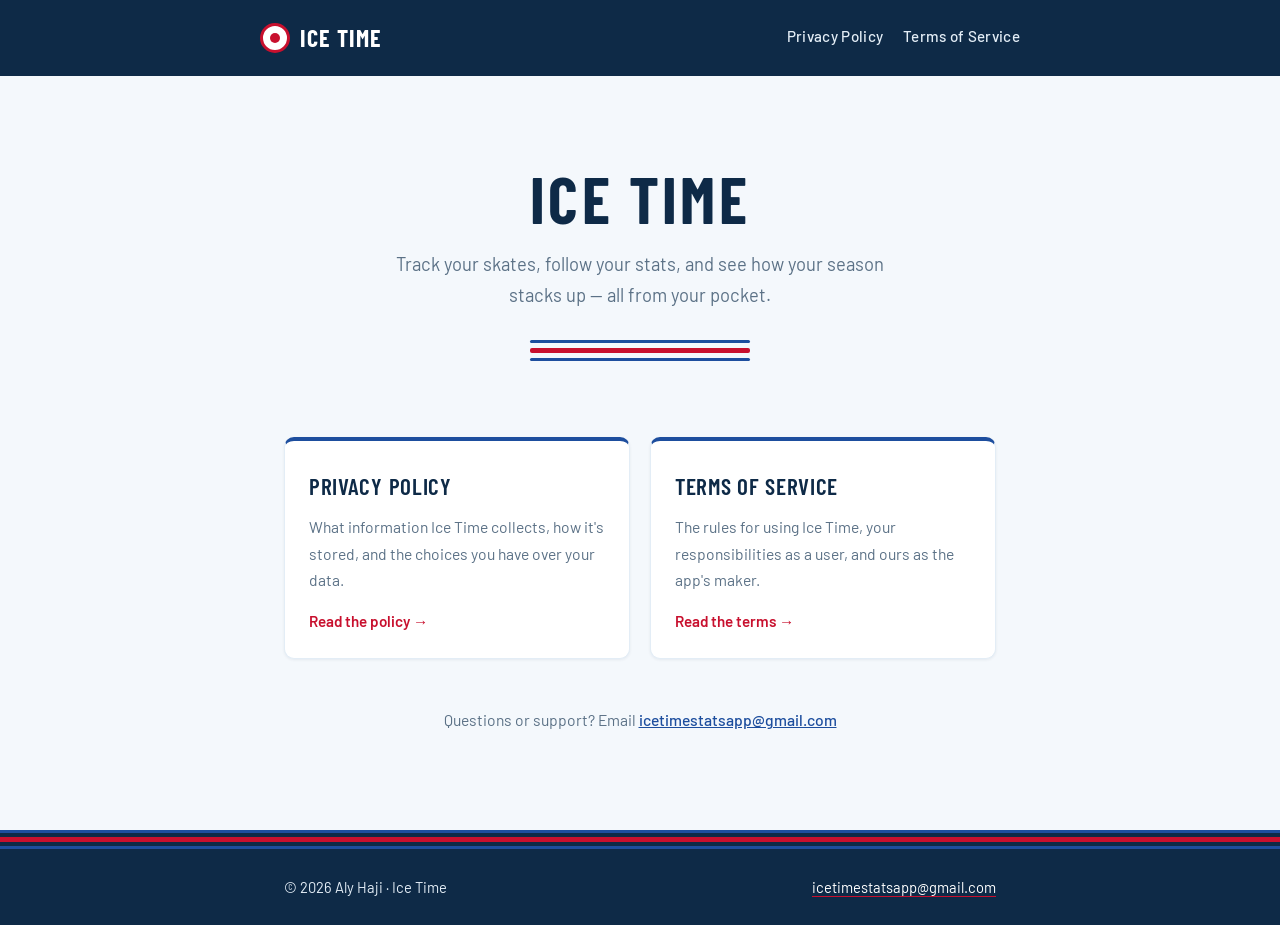
==== index.html @ f22d9f5a "Add files via upload" ====
<!DOCTYPE html>
<html lang="en">
<head>
  <meta charset="UTF-8">
  <meta name="viewport" content="width=device-width, initial-scale=1.0">
  <meta name="description" content="Legal documents for Ice Time, the personal hockey stats tracker for iOS.">
  <title>Ice Time — Support &amp; Legal</title>
  <link rel="preconnect" href="https://fonts.googleapis.com">
  <link rel="preconnect" href="https://fonts.gstatic.com" crossorigin>
  <link href="https://fonts.googleapis.com/css2?family=Barlow+Condensed:wght@600;700&family=Barlow:wght@400;500;600&display=swap" rel="stylesheet">
  <link rel="stylesheet" href="style.css">
</head>
<body>

  <header class="site-header">
    <div class="wrap">
      <a class="brand" href="index.html">
        <span class="brand-mark" aria-hidden="true"></span>
        <span class="brand-name">Ice Time</span>
      </a>
      <nav class="site-nav" aria-label="Site">
        <a href="privacy.html">Privacy Policy</a>
        <a href="terms.html">Terms of Service</a>
      </nav>
    </div>
  </header>

  <main>
    <section class="hero">
      <h1>Ice Time</h1>
      <p class="tagline">Track your skates, follow your stats, and see how your season stacks up — all from your pocket.</p>
      <div class="rink-lines" aria-hidden="true"><span></span><span></span><span></span></div>
    </section>

    <section class="doc-cards" aria-label="Legal documents">
      <a class="doc-card" href="privacy.html">
        <h2>Privacy Policy</h2>
        <p>What information Ice Time collects, how it's stored, and the choices you have over your data.</p>
        <span class="go">Read the policy →</span>
      </a>
      <a class="doc-card" href="terms.html">
        <h2>Terms of Service</h2>
        <p>The rules for using Ice Time, your responsibilities as a user, and ours as the app's maker.</p>
        <span class="go">Read the terms →</span>
      </a>
    </section>

    <p class="contact-note">
      Questions or support? Email <a href="mailto:icetimestatsapp@gmail.com">icetimestatsapp@gmail.com</a>
    </p>
  </main>

  <footer class="site-footer">
    <div class="rink-lines" aria-hidden="true"><span></span><span></span><span></span></div>
    <div class="wrap">
      <span>© 2026 Aly Haji · Ice Time</span>
      <span><a href="mailto:icetimestatsapp@gmail.com">icetimestatsapp@gmail.com</a></span>
    </div>
  </footer>

</body>
</html>
---- style.css ----
/* ============================================
   Ice Time — Legal site stylesheet
   Palette: ice sheet whites, jersey navy,
   rink-marking blue and red
   ============================================ */

:root {
  --ice: #f4f8fc;          /* page background — fresh ice */
  --ice-shadow: #e3edf6;   /* card / panel tint */
  --navy: #0e2a47;         /* jersey navy — headings, footer */
  --blue-line: #1d4e9e;    /* rink blue line */
  --red-line: #c8102e;     /* center-line red */
  --steel: #5b7186;        /* muted text */
  --text: #22374c;         /* body text */
  --white: #ffffff;
}

* {
  margin: 0;
  padding: 0;
  box-sizing: border-box;
}

html {
  scroll-behavior: smooth;
}

@media (prefers-reduced-motion: reduce) {
  html {
    scroll-behavior: auto;
  }
}

body {
  font-family: "Barlow", -apple-system, BlinkMacSystemFont, "Segoe UI", sans-serif;
  font-size: 1.0625rem;
  line-height: 1.7;
  color: var(--text);
  background-color: var(--ice);
}

/* ---------- Rink-line divider (signature) ---------- */
/* Two blue lines flanking the red center line,
   read left-to-right like a rink read end-to-end. */
.rink-lines {
  display: flex;
  flex-direction: column;
  gap: 5px;
  border: none;
  margin: 0;
}

.rink-lines span {
  display: block;
  height: 3px;
  border-radius: 2px;
}

.rink-lines span:nth-child(1),
.rink-lines span:nth-child(3) {
  background: var(--blue-line);
}

.rink-lines span:nth-child(2) {
  background: var(--red-line);
  height: 5px;
}

/* ---------- Header ---------- */
.site-header {
  background: var(--navy);
  color: var(--white);
  padding: 1.1rem 1.5rem;
}

.site-header .wrap {
  max-width: 760px;
  margin: 0 auto;
  display: flex;
  align-items: center;
  justify-content: space-between;
  gap: 1rem;
  flex-wrap: wrap;
}

.brand {
  display: flex;
  align-items: center;
  gap: 0.65rem;
  color: var(--white);
  text-decoration: none;
}

.brand:hover .brand-name {
  color: var(--ice-shadow);
}

/* Faceoff-dot logo mark */
.brand-mark {
  width: 30px;
  height: 30px;
  border-radius: 50%;
  border: 3px solid var(--red-line);
  background: var(--white);
  position: relative;
  flex-shrink: 0;
}

.brand-mark::after {
  content: "";
  position: absolute;
  inset: 7px;
  border-radius: 50%;
  background: var(--red-line);
}

.brand-name {
  font-family: "Barlow Condensed", "Barlow", sans-serif;
  font-weight: 700;
  font-size: 1.5rem;
  letter-spacing: 0.04em;
  text-transform: uppercase;
}

.site-nav {
  display: flex;
  gap: 1.25rem;
}

.site-nav a {
  color: var(--ice-shadow);
  text-decoration: none;
  font-size: 0.95rem;
  font-weight: 500;
  letter-spacing: 0.02em;
  padding: 0.2rem 0;
  border-bottom: 2px solid transparent;
}

.site-nav a:hover,
.site-nav a[aria-current="page"] {
  color: var(--white);
  border-bottom-color: var(--red-line);
}

.site-nav a:focus-visible,
.brand:focus-visible,
.doc-card:focus-visible,
a:focus-visible {
  outline: 3px solid var(--blue-line);
  outline-offset: 3px;
  border-radius: 2px;
}

/* ---------- Main layout ---------- */
main {
  max-width: 760px;
  margin: 0 auto;
  padding: 3rem 1.5rem 4rem;
}

/* ---------- Index / hero ---------- */
.hero {
  text-align: center;
  padding: 2.5rem 0 2rem;
}

.hero h1 {
  font-family: "Barlow Condensed", "Barlow", sans-serif;
  font-weight: 700;
  font-size: clamp(2.6rem, 7vw, 4rem);
  letter-spacing: 0.05em;
  text-transform: uppercase;
  color: var(--navy);
  line-height: 1.1;
}

.hero .tagline {
  margin-top: 0.9rem;
  font-size: 1.15rem;
  color: var(--steel);
  max-width: 34rem;
  margin-left: auto;
  margin-right: auto;
}

.hero .rink-lines {
  max-width: 220px;
  margin: 1.8rem auto 0;
}

.doc-cards {
  display: grid;
  grid-template-columns: repeat(auto-fit, minmax(260px, 1fr));
  gap: 1.25rem;
  margin-top: 2.75rem;
}

.doc-card {
  display: block;
  background: var(--white);
  border: 1px solid var(--ice-shadow);
  border-top: 4px solid var(--blue-line);
  border-radius: 10px;
  padding: 1.6rem 1.5rem 1.5rem;
  text-decoration: none;
  color: var(--text);
  box-shadow: 0 1px 3px rgba(14, 42, 71, 0.07);
  transition: transform 0.15s ease, box-shadow 0.15s ease;
}

.doc-card:hover {
  transform: translateY(-2px);
  box-shadow: 0 4px 12px rgba(14, 42, 71, 0.12);
}

@media (prefers-reduced-motion: reduce) {
  .doc-card {
    transition: none;
  }
  .doc-card:hover {
    transform: none;
  }
}

.doc-card h2 {
  font-family: "Barlow Condensed", "Barlow", sans-serif;
  font-weight: 600;
  font-size: 1.45rem;
  letter-spacing: 0.03em;
  text-transform: uppercase;
  color: var(--navy);
}

.doc-card p {
  margin-top: 0.5rem;
  font-size: 0.98rem;
  color: var(--steel);
}

.doc-card .go {
  display: inline-block;
  margin-top: 0.9rem;
  font-weight: 600;
  font-size: 0.95rem;
  color: var(--red-line);
}

.contact-note {
  margin-top: 3rem;
  text-align: center;
  font-size: 0.98rem;
  color: var(--steel);
}

.contact-note a {
  color: var(--blue-line);
  font-weight: 500;
}

/* ---------- Legal document pages ---------- */
.doc-header {
  padding-bottom: 1.6rem;
}

.doc-header h1 {
  font-family: "Barlow Condensed", "Barlow", sans-serif;
  font-weight: 700;
  font-size: clamp(2.1rem, 5.5vw, 3rem);
  letter-spacing: 0.04em;
  text-transform: uppercase;
  color: var(--navy);
  line-height: 1.15;
}

.doc-header .meta {
  margin-top: 0.5rem;
  color: var(--steel);
  font-size: 0.98rem;
}

.doc-header .rink-lines {
  max-width: 180px;
  margin-top: 1.4rem;
}

article section {
  margin-top: 2.4rem;
}

article h2 {
  font-family: "Barlow Condensed", "Barlow", sans-serif;
  font-weight: 600;
  font-size: 1.55rem;
  letter-spacing: 0.03em;
  text-transform: uppercase;
  color: var(--navy);
  padding-bottom: 0.35rem;
  border-bottom: 3px solid var(--blue-line);
  margin-bottom: 0.9rem;
}

article h3 {
  font-weight: 600;
  font-size: 1.08rem;
  color: var(--navy);
  margin-top: 1.4rem;
  margin-bottom: 0.4rem;
}

article p {
  margin-top: 0.8rem;
}

article ul {
  margin: 0.8rem 0 0.8rem 1.4rem;
}

article li {
  margin-top: 0.45rem;
}

article a {
  color: var(--blue-line);
}

article strong {
  color: var(--navy);
}

.callout {
  background: var(--white);
  border-left: 4px solid var(--red-line);
  border-radius: 6px;
  padding: 1rem 1.2rem;
  margin-top: 1rem;
  box-shadow: 0 1px 3px rgba(14, 42, 71, 0.06);
}

/* ---------- Footer ---------- */
.site-footer {
  background: var(--navy);
  color: var(--ice-shadow);
  margin-top: 2rem;
}

.site-footer .rink-lines {
  gap: 4px;
}

.site-footer .rink-lines span {
  border-radius: 0;
}

.site-footer .wrap {
  max-width: 760px;
  margin: 0 auto;
  padding: 1.6rem 1.5rem;
  display: flex;
  justify-content: space-between;
  gap: 1rem;
  flex-wrap: wrap;
  font-size: 0.92rem;
}

.site-footer a {
  color: var(--white);
  text-decoration: none;
  border-bottom: 1px solid var(--red-line);
}

.site-footer a:hover {
  border-bottom-width: 2px;
}

/* ---------- Small screens ---------- */
@media (max-width: 480px) {
  main {
    padding: 2.25rem 1.15rem 3rem;
  }

  .site-header .wrap {
    justify-content: center;
    text-align: center;
  }

  .site-footer .wrap {
    flex-direction: column;
    text-align: center;
    gap: 0.5rem;
  }
}
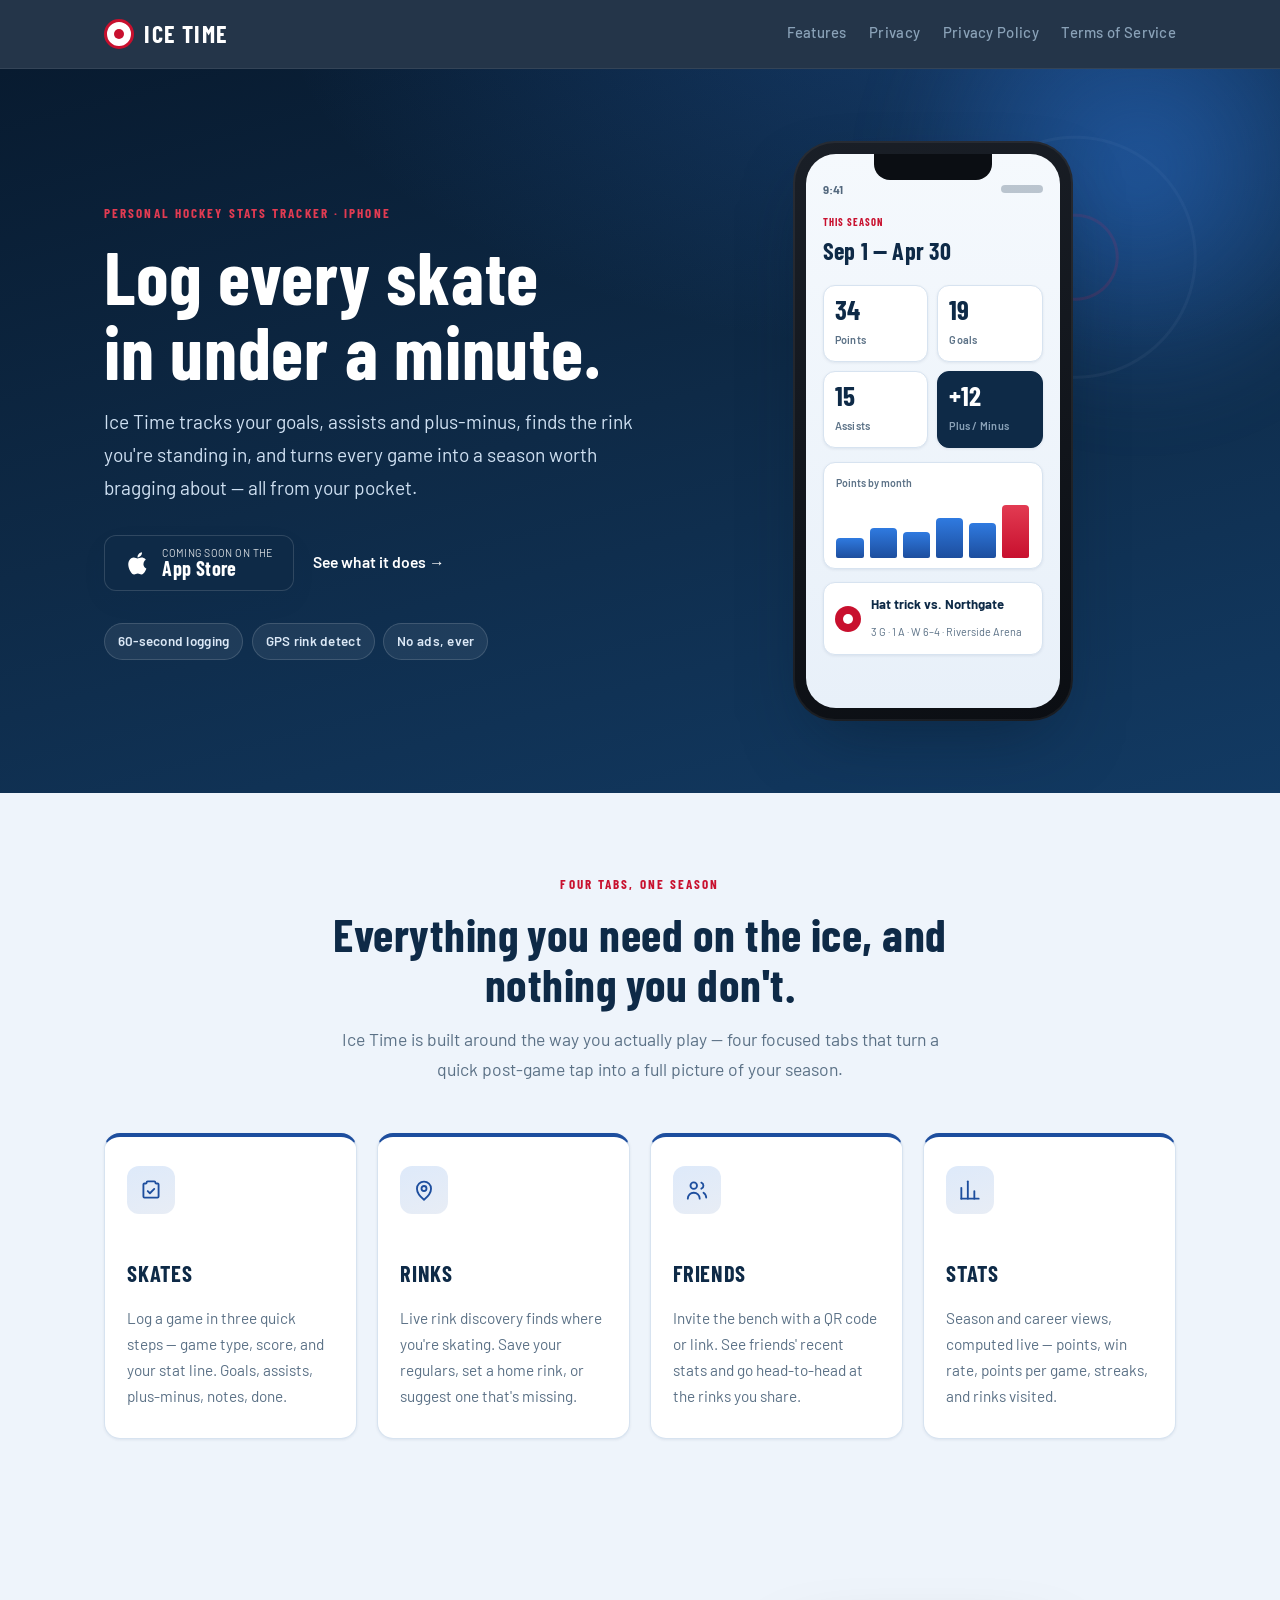
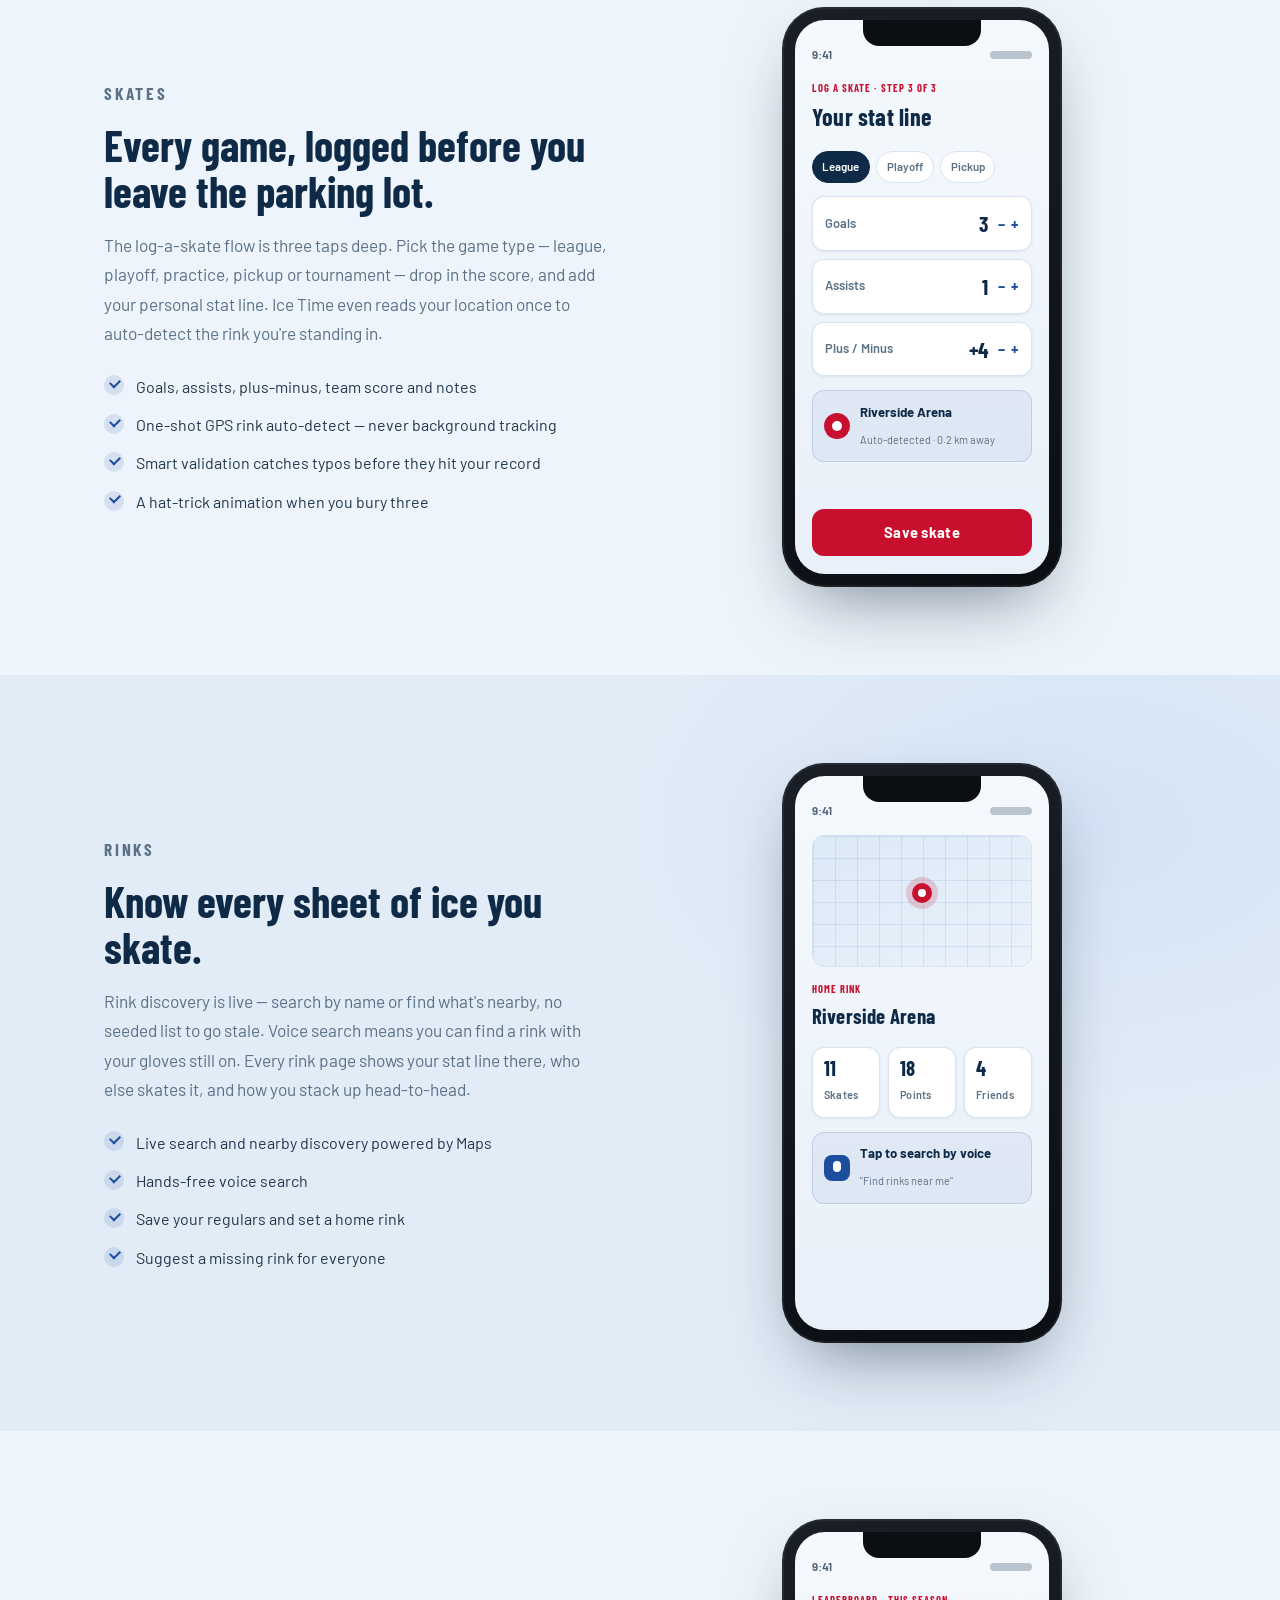
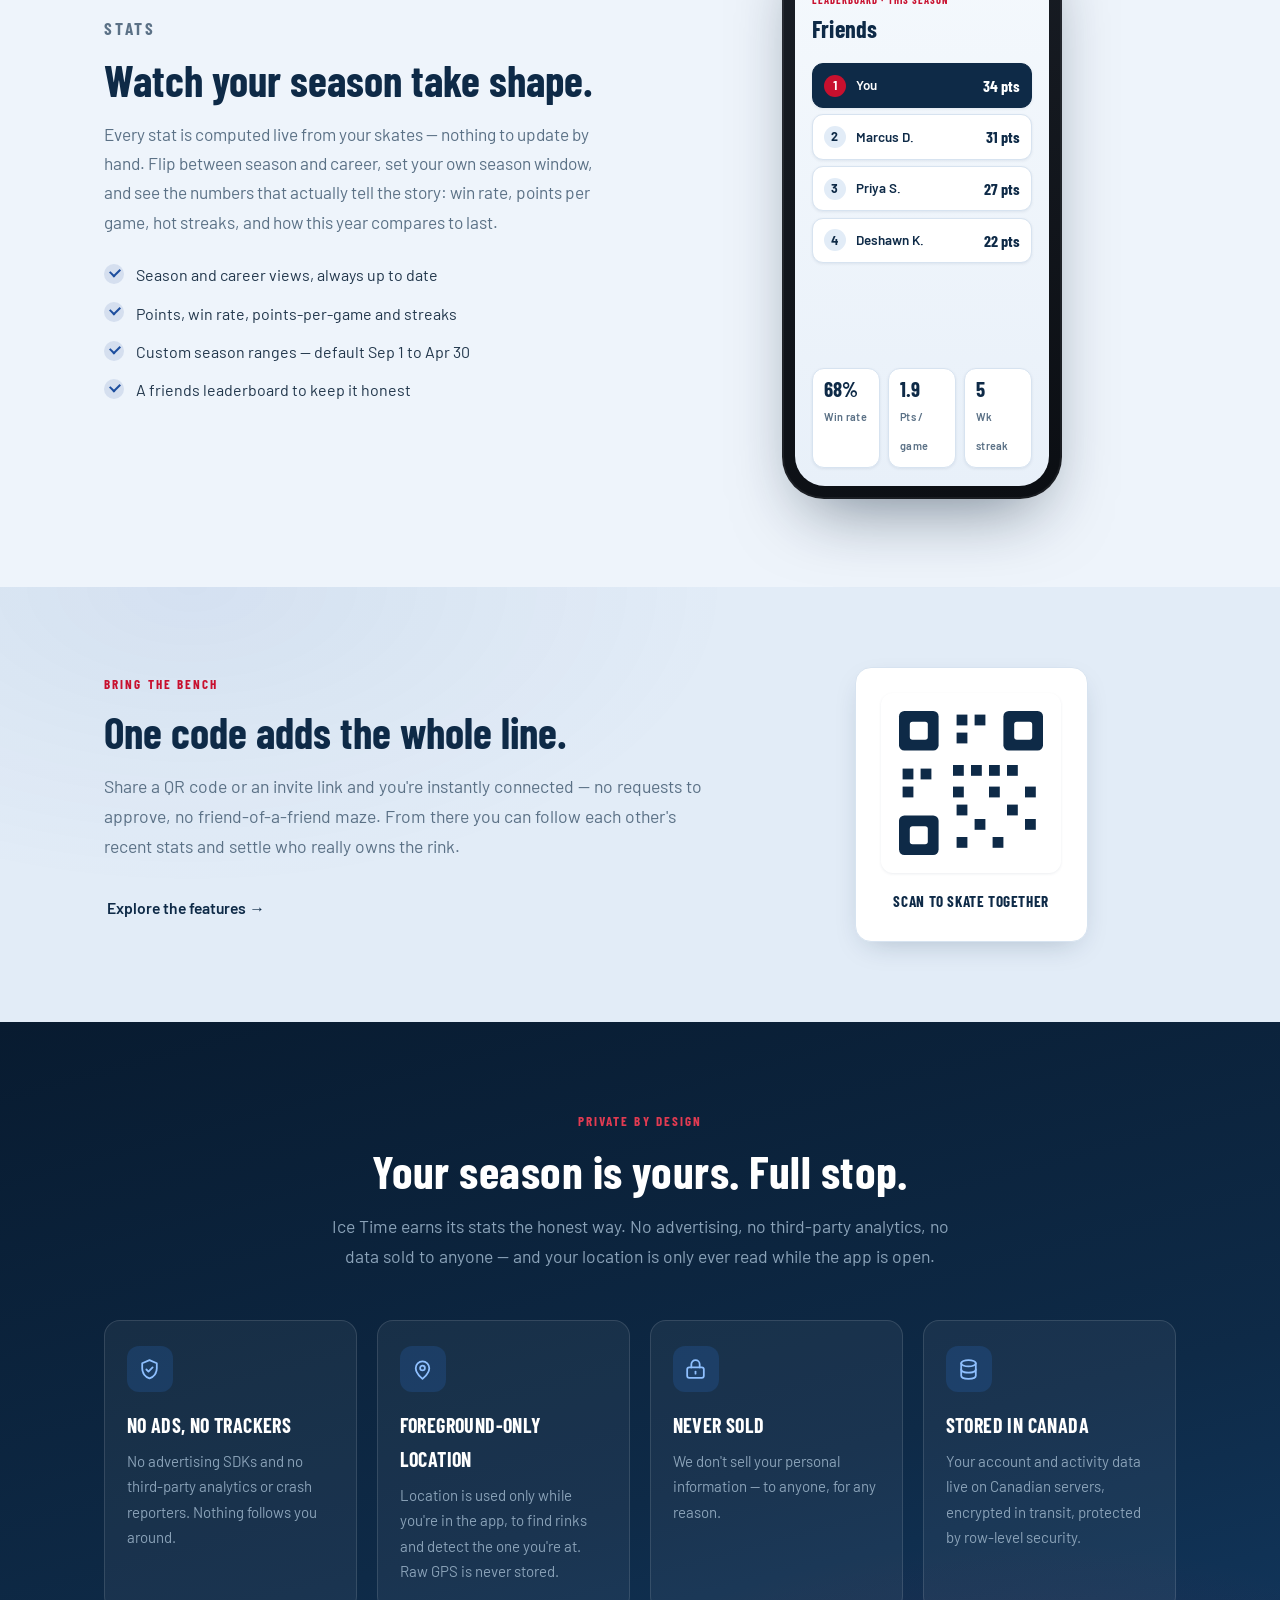
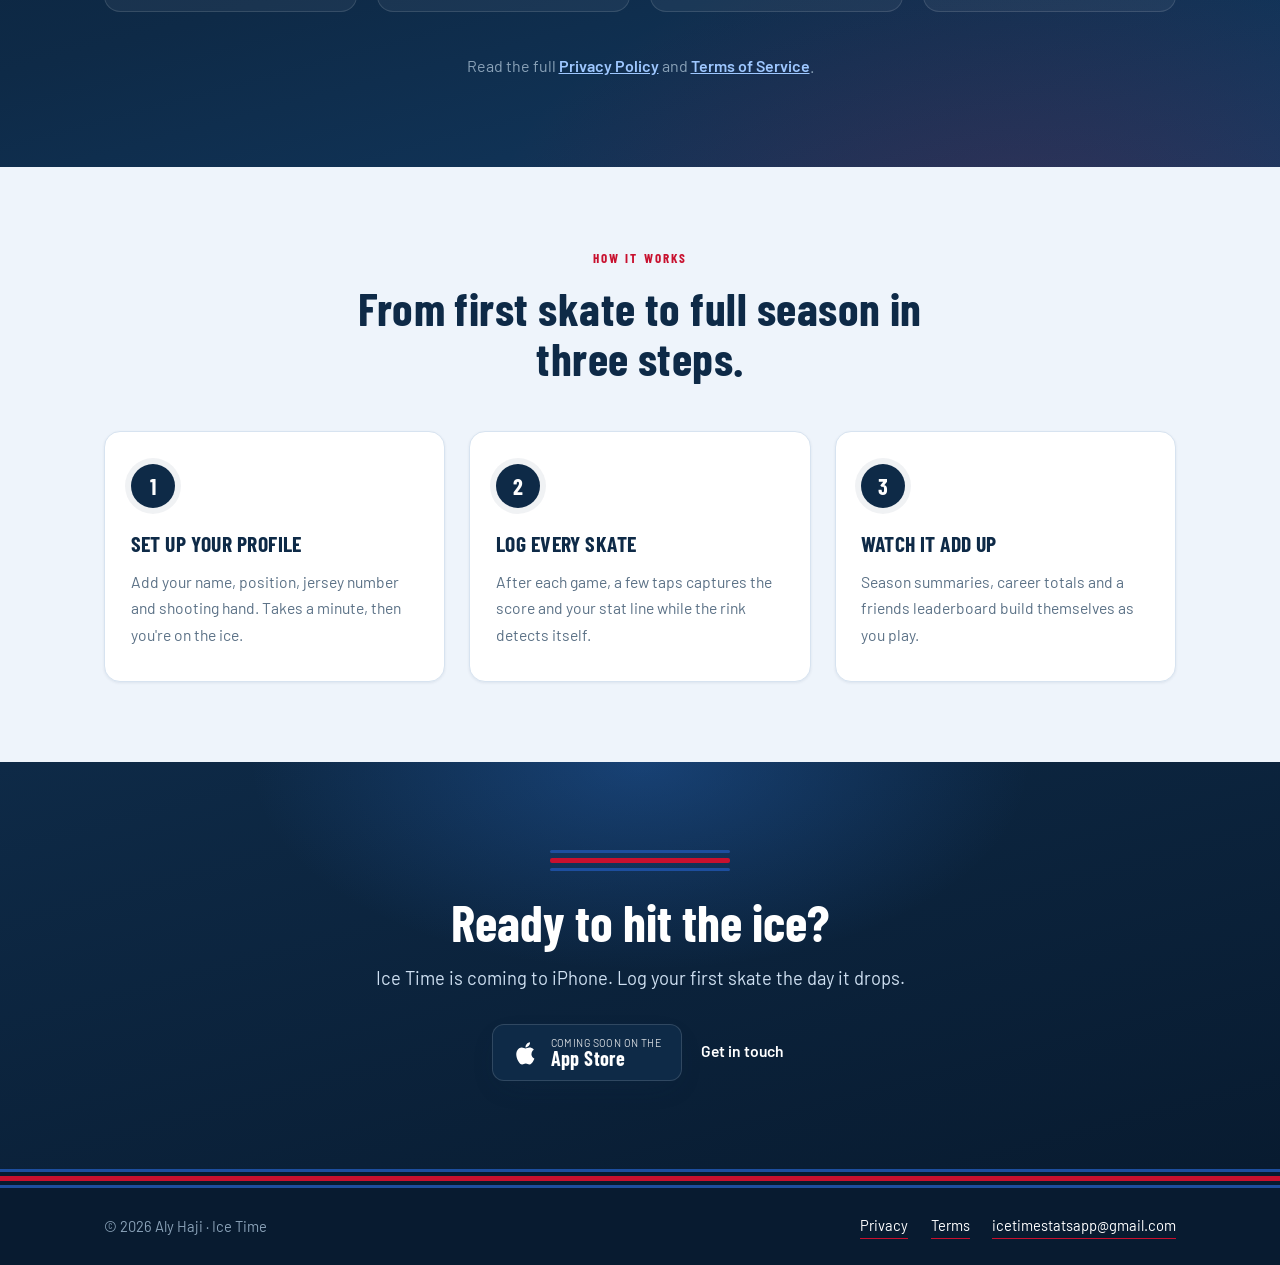
==== commit c1f5206c: "Build marketing landing page and refresh site design Transform the basic support/legal page into a f" ====
--- a/index.html
+++ b/index.html
@@ -3,8 +3,15 @@
 <head>
   <meta charset="UTF-8">
   <meta name="viewport" content="width=device-width, initial-scale=1.0">
-  <meta name="description" content="Legal documents for Ice Time, the personal hockey stats tracker for iOS.">
-  <title>Ice Time — Support &amp; Legal</title>
+  <meta name="description" content="Ice Time is a personal hockey stats tracker for iPhone. Log every skate in under 60 seconds, track goals, assists and plus-minus, find the rink you're at, skate with friends, and watch your season take shape.">
+  <meta name="theme-color" content="#0e2a47">
+  <title>Ice Time — Personal Hockey Stats Tracker for iPhone</title>
+
+  <!-- Open Graph / social -->
+  <meta property="og:type" content="website">
+  <meta property="og:title" content="Ice Time — Personal Hockey Stats Tracker">
+  <meta property="og:description" content="Log every skate in under 60 seconds. Track your goals, assists and plus-minus, find your rink, and watch your season take shape.">
+
   <link rel="preconnect" href="https://fonts.googleapis.com">
   <link rel="preconnect" href="https://fonts.gstatic.com" crossorigin>
   <link href="https://fonts.googleapis.com/css2?family=Barlow+Condensed:wght@600;700&family=Barlow:wght@400;500;600&display=swap" rel="stylesheet">
@@ -19,42 +26,398 @@
         <span class="brand-name">Ice Time</span>
       </a>
       <nav class="site-nav" aria-label="Site">
+        <a href="#features">Features</a>
+        <a href="#privacy">Privacy</a>
         <a href="privacy.html">Privacy Policy</a>
         <a href="terms.html">Terms of Service</a>
       </nav>
     </div>
   </header>
 
-  <main>
-    <section class="hero">
-      <h1>Ice Time</h1>
-      <p class="tagline">Track your skates, follow your stats, and see how your season stacks up — all from your pocket.</p>
-      <div class="rink-lines" aria-hidden="true"><span></span><span></span><span></span></div>
-    </section>
-
-    <section class="doc-cards" aria-label="Legal documents">
-      <a class="doc-card" href="privacy.html">
-        <h2>Privacy Policy</h2>
-        <p>What information Ice Time collects, how it's stored, and the choices you have over your data.</p>
-        <span class="go">Read the policy →</span>
-      </a>
-      <a class="doc-card" href="terms.html">
-        <h2>Terms of Service</h2>
-        <p>The rules for using Ice Time, your responsibilities as a user, and ours as the app's maker.</p>
-        <span class="go">Read the terms →</span>
-      </a>
-    </section>
-
-    <p class="contact-note">
-      Questions or support? Email <a href="mailto:icetimestatsapp@gmail.com">icetimestatsapp@gmail.com</a>
-    </p>
+  <main class="mkt">
+
+    <!-- ============ HERO ============ -->
+    <section class="mkt-hero">
+      <div class="mkt-hero__glow" aria-hidden="true"></div>
+      <div class="mkt-hero__inner container">
+        <div class="mkt-hero__copy">
+          <p class="eyebrow">Personal hockey stats tracker · iPhone</p>
+          <h1>Log every skate<br>in under a minute.</h1>
+          <p class="lede">Ice Time tracks your goals, assists and plus-minus, finds the rink you're standing in, and turns every game into a season worth bragging about — all from your pocket.</p>
+          <div class="cta-row">
+            <!-- TODO: replace href with your live App Store URL when the app launches -->
+            <a class="appstore-badge" href="#" aria-label="Coming soon to the App Store">
+              <svg class="appstore-badge__logo" viewBox="0 0 24 24" aria-hidden="true" focusable="false">
+                <path fill="currentColor" d="M17.05 12.94c-.03-2.6 2.12-3.85 2.22-3.91-1.21-1.77-3.1-2.02-3.77-2.05-1.6-.16-3.13.94-3.94.94-.81 0-2.07-.92-3.4-.9-1.75.03-3.36 1.02-4.26 2.58-1.82 3.15-.47 7.82 1.3 10.38.86 1.25 1.89 2.66 3.24 2.6 1.3-.05 1.79-.84 3.36-.84 1.57 0 2.01.84 3.39.81 1.4-.02 2.29-1.27 3.15-2.53.99-1.45 1.4-2.85 1.42-2.93-.03-.01-2.72-1.04-2.75-4.13zM14.6 5.4c.72-.87 1.2-2.08 1.07-3.29-1.03.04-2.28.69-3.02 1.55-.66.77-1.24 2-1.09 3.18 1.15.09 2.32-.58 3.04-1.44z"/>
+              </svg>
+              <span class="appstore-badge__text">
+                <small>Coming soon on the</small>
+                <strong>App Store</strong>
+              </span>
+            </a>
+            <a class="btn-ghost btn-ghost--dark" href="#features">See what it does →</a>
+          </div>
+          <ul class="hero-badges" aria-label="At a glance">
+            <li>60-second logging</li>
+            <li>GPS rink detect</li>
+            <li>No ads, ever</li>
+          </ul>
+        </div>
+
+        <div class="mkt-hero__art">
+          <!-- Season summary screen -->
+          <div class="phone phone--float">
+            <div class="phone__notch" aria-hidden="true"></div>
+            <div class="phone__screen">
+              <div class="scr scr--stats">
+                <div class="scr__status" aria-hidden="true"><span>9:41</span><span class="scr__dots"></span></div>
+                <div class="scr__head">
+                  <p class="scr__kicker">This Season</p>
+                  <h3>Sep 1 — Apr 30</h3>
+                </div>
+                <div class="statgrid">
+                  <div class="stat"><b>34</b><span>Points</span></div>
+                  <div class="stat"><b>19</b><span>Goals</span></div>
+                  <div class="stat"><b>15</b><span>Assists</span></div>
+                  <div class="stat stat--accent"><b>+12</b><span>Plus / Minus</span></div>
+                </div>
+                <div class="scr__chart" role="img" aria-label="Points trending up across the season">
+                  <p class="scr__chart-label">Points by month</p>
+                  <div class="bars">
+                    <span style="height:34%"></span>
+                    <span style="height:52%"></span>
+                    <span style="height:46%"></span>
+                    <span style="height:70%"></span>
+                    <span style="height:61%"></span>
+                    <span class="bars__peak" style="height:92%"></span>
+                  </div>
+                </div>
+                <div class="scr__row">
+                  <span class="scr__pin" aria-hidden="true"></span>
+                  <div>
+                    <b>Hat trick vs. Northgate</b>
+                    <small>3 G · 1 A · W 6–4 · Riverside Arena</small>
+                  </div>
+                </div>
+              </div>
+            </div>
+          </div>
+        </div>
+      </div>
+    </section>
+
+    <!-- ============ FOUR TABS ============ -->
+    <section class="band" id="features">
+      <div class="container">
+        <div class="section-head">
+          <p class="eyebrow eyebrow--dark">Four tabs, one season</p>
+          <h2>Everything you need on the ice, and nothing you don't.</h2>
+          <p class="section-sub">Ice Time is built around the way you actually play — four focused tabs that turn a quick post-game tap into a full picture of your season.</p>
+        </div>
+
+        <div class="pillars">
+          <article class="pillar">
+            <span class="pillar__icon" aria-hidden="true">
+              <svg viewBox="0 0 24 24" fill="none" stroke="currentColor" stroke-width="1.7" stroke-linecap="round" stroke-linejoin="round"><path d="M9 4h6a1 1 0 0 1 1 1v0a1 1 0 0 0 1 1h1a1 1 0 0 1 1 1v11a1 1 0 0 1-1 1H6a1 1 0 0 1-1-1V7a1 1 0 0 1 1-1h1a1 1 0 0 0 1-1v0a1 1 0 0 1 1-1Z"/><path d="m9 13 2 2 4-4"/></svg>
+            </span>
+            <h3>Skates</h3>
+            <p>Log a game in three quick steps — game type, score, and your stat line. Goals, assists, plus-minus, notes, done.</p>
+          </article>
+
+          <article class="pillar">
+            <span class="pillar__icon" aria-hidden="true">
+              <svg viewBox="0 0 24 24" fill="none" stroke="currentColor" stroke-width="1.7" stroke-linecap="round" stroke-linejoin="round"><path d="M12 21s-6.5-5.4-6.5-10.2A6.5 6.5 0 0 1 12 4.3a6.5 6.5 0 0 1 6.5 6.5C18.5 15.6 12 21 12 21Z"/><circle cx="12" cy="10.6" r="2.3"/></svg>
+            </span>
+            <h3>Rinks</h3>
+            <p>Live rink discovery finds where you're skating. Save your regulars, set a home rink, or suggest one that's missing.</p>
+          </article>
+
+          <article class="pillar">
+            <span class="pillar__icon" aria-hidden="true">
+              <svg viewBox="0 0 24 24" fill="none" stroke="currentColor" stroke-width="1.7" stroke-linecap="round" stroke-linejoin="round"><circle cx="9" cy="8" r="3"/><path d="M3.5 20a5.5 5.5 0 0 1 11 0"/><path d="M16 5.2a3 3 0 0 1 0 5.6"/><path d="M18 14.5a5.5 5.5 0 0 1 2.5 4.5"/></svg>
+            </span>
+            <h3>Friends</h3>
+            <p>Invite the bench with a QR code or link. See friends' recent stats and go head-to-head at the rinks you share.</p>
+          </article>
+
+          <article class="pillar">
+            <span class="pillar__icon" aria-hidden="true">
+              <svg viewBox="0 0 24 24" fill="none" stroke="currentColor" stroke-width="1.7" stroke-linecap="round" stroke-linejoin="round"><path d="M4 20V10"/><path d="M10 20V4"/><path d="M16 20v-7"/><path d="M4 20h16"/></svg>
+            </span>
+            <h3>Stats</h3>
+            <p>Season and career views, computed live — points, win rate, points per game, streaks, and rinks visited.</p>
+          </article>
+        </div>
+      </div>
+    </section>
+
+    <!-- ============ DEEP DIVE: SKATES ============ -->
+    <section class="feature">
+      <div class="container feature__grid">
+        <div class="feature__copy">
+          <p class="eyebrow eyebrow--dark">Skates</p>
+          <h2>Every game, logged before you leave the parking lot.</h2>
+          <p>The log-a-skate flow is three taps deep. Pick the game type — league, playoff, practice, pickup or tournament — drop in the score, and add your personal stat line. Ice Time even reads your location once to auto-detect the rink you're standing in.</p>
+          <ul class="ticks">
+            <li>Goals, assists, plus-minus, team score and notes</li>
+            <li>One-shot GPS rink auto-detect — never background tracking</li>
+            <li>Smart validation catches typos before they hit your record</li>
+            <li>A hat-trick animation when you bury three</li>
+          </ul>
+        </div>
+        <div class="feature__art">
+          <div class="phone">
+            <div class="phone__notch" aria-hidden="true"></div>
+            <div class="phone__screen">
+              <div class="scr scr--log">
+                <div class="scr__status" aria-hidden="true"><span>9:41</span><span class="scr__dots"></span></div>
+                <div class="scr__head">
+                  <p class="scr__kicker">Log a skate · Step 3 of 3</p>
+                  <h3>Your stat line</h3>
+                </div>
+                <div class="chiprow" aria-hidden="true">
+                  <span class="chip chip--on">League</span>
+                  <span class="chip">Playoff</span>
+                  <span class="chip">Pickup</span>
+                </div>
+                <div class="steppers">
+                  <div class="stepper"><span>Goals</span><b>3</b><i aria-hidden="true">–  +</i></div>
+                  <div class="stepper"><span>Assists</span><b>1</b><i aria-hidden="true">–  +</i></div>
+                  <div class="stepper"><span>Plus / Minus</span><b>+4</b><i aria-hidden="true">–  +</i></div>
+                </div>
+                <div class="scr__row scr__row--soft">
+                  <span class="scr__pin" aria-hidden="true"></span>
+                  <div><b>Riverside Arena</b><small>Auto-detected · 0.2 km away</small></div>
+                </div>
+                <div class="scr__cta" aria-hidden="true">Save skate</div>
+              </div>
+            </div>
+          </div>
+        </div>
+      </div>
+    </section>
+
+    <!-- ============ DEEP DIVE: RINKS ============ -->
+    <section class="feature feature--alt">
+      <div class="container feature__grid feature__grid--rev">
+        <div class="feature__copy">
+          <p class="eyebrow eyebrow--dark">Rinks</p>
+          <h2>Know every sheet of ice you skate.</h2>
+          <p>Rink discovery is live — search by name or find what's nearby, no seeded list to go stale. Voice search means you can find a rink with your gloves still on. Every rink page shows your stat line there, who else skates it, and how you stack up head-to-head.</p>
+          <ul class="ticks">
+            <li>Live search and nearby discovery powered by Maps</li>
+            <li>Hands-free voice search</li>
+            <li>Save your regulars and set a home rink</li>
+            <li>Suggest a missing rink for everyone</li>
+          </ul>
+        </div>
+        <div class="feature__art">
+          <div class="phone">
+            <div class="phone__notch" aria-hidden="true"></div>
+            <div class="phone__screen">
+              <div class="scr scr--rink">
+                <div class="scr__status" aria-hidden="true"><span>9:41</span><span class="scr__dots"></span></div>
+                <div class="scr__map" aria-hidden="true">
+                  <span class="scr__map-pin"></span>
+                </div>
+                <div class="scr__head scr__head--tight">
+                  <p class="scr__kicker">Home rink</p>
+                  <h3>Riverside Arena</h3>
+                </div>
+                <div class="minigrid" aria-hidden="true">
+                  <div class="stat stat--sm"><b>11</b><span>Skates</span></div>
+                  <div class="stat stat--sm"><b>18</b><span>Points</span></div>
+                  <div class="stat stat--sm"><b>4</b><span>Friends</span></div>
+                </div>
+                <div class="scr__row scr__row--soft">
+                  <span class="scr__mic" aria-hidden="true"></span>
+                  <div><b>Tap to search by voice</b><small>"Find rinks near me"</small></div>
+                </div>
+              </div>
+            </div>
+          </div>
+        </div>
+      </div>
+    </section>
+
+    <!-- ============ DEEP DIVE: STATS ============ -->
+    <section class="feature">
+      <div class="container feature__grid">
+        <div class="feature__copy">
+          <p class="eyebrow eyebrow--dark">Stats</p>
+          <h2>Watch your season take shape.</h2>
+          <p>Every stat is computed live from your skates — nothing to update by hand. Flip between season and career, set your own season window, and see the numbers that actually tell the story: win rate, points per game, hot streaks, and how this year compares to last.</p>
+          <ul class="ticks">
+            <li>Season and career views, always up to date</li>
+            <li>Points, win rate, points-per-game and streaks</li>
+            <li>Custom season ranges — default Sep 1 to Apr 30</li>
+            <li>A friends leaderboard to keep it honest</li>
+          </ul>
+        </div>
+        <div class="feature__art">
+          <div class="phone">
+            <div class="phone__notch" aria-hidden="true"></div>
+            <div class="phone__screen">
+              <div class="scr scr--board">
+                <div class="scr__status" aria-hidden="true"><span>9:41</span><span class="scr__dots"></span></div>
+                <div class="scr__head">
+                  <p class="scr__kicker">Leaderboard · This season</p>
+                  <h3>Friends</h3>
+                </div>
+                <ol class="board">
+                  <li><span class="board__rank">1</span><span class="board__name">You</span><b>34 pts</b></li>
+                  <li><span class="board__rank">2</span><span class="board__name">Marcus D.</span><b>31 pts</b></li>
+                  <li><span class="board__rank">3</span><span class="board__name">Priya S.</span><b>27 pts</b></li>
+                  <li><span class="board__rank">4</span><span class="board__name">Deshawn K.</span><b>22 pts</b></li>
+                </ol>
+                <div class="minigrid minigrid--three" aria-hidden="true">
+                  <div class="stat stat--sm"><b>68%</b><span>Win rate</span></div>
+                  <div class="stat stat--sm"><b>1.9</b><span>Pts / game</span></div>
+                  <div class="stat stat--sm"><b>5</b><span>Wk streak</span></div>
+                </div>
+              </div>
+            </div>
+          </div>
+        </div>
+      </div>
+    </section>
+
+    <!-- ============ FRIENDS BAND ============ -->
+    <section class="band band--tint">
+      <div class="container split">
+        <div class="split__copy">
+          <p class="eyebrow eyebrow--dark">Bring the bench</p>
+          <h2>One code adds the whole line.</h2>
+          <p class="section-sub">Share a QR code or an invite link and you're instantly connected — no requests to approve, no friend-of-a-friend maze. From there you can follow each other's recent stats and settle who really owns the rink.</p>
+          <a class="btn-ghost" href="#features">Explore the features →</a>
+        </div>
+        <div class="split__art">
+          <div class="qr-card">
+            <div class="qr" aria-hidden="true">
+              <svg viewBox="0 0 100 100" role="img" aria-label="Sample QR invite code">
+                <rect width="100" height="100" rx="10" fill="#fff"/>
+                <g fill="#0e2a47">
+                  <rect x="10" y="10" width="22" height="22" rx="3"/><rect x="16" y="16" width="10" height="10" rx="1.5" fill="#fff"/>
+                  <rect x="68" y="10" width="22" height="22" rx="3"/><rect x="74" y="16" width="10" height="10" rx="1.5" fill="#fff"/>
+                  <rect x="10" y="68" width="22" height="22" rx="3"/><rect x="16" y="74" width="10" height="10" rx="1.5" fill="#fff"/>
+                  <rect x="42" y="12" width="6" height="6"/><rect x="52" y="12" width="6" height="6"/><rect x="42" y="22" width="6" height="6"/>
+                  <rect x="40" y="40" width="6" height="6"/><rect x="50" y="40" width="6" height="6"/><rect x="60" y="40" width="6" height="6"/><rect x="70" y="40" width="6" height="6"/>
+                  <rect x="12" y="42" width="6" height="6"/><rect x="22" y="42" width="6" height="6"/><rect x="12" y="52" width="6" height="6"/>
+                  <rect x="40" y="52" width="6" height="6"/><rect x="60" y="52" width="6" height="6"/><rect x="80" y="52" width="6" height="6"/>
+                  <rect x="42" y="62" width="6" height="6"/><rect x="52" y="70" width="6" height="6"/><rect x="70" y="62" width="6" height="6"/><rect x="80" y="70" width="6" height="6"/>
+                  <rect x="62" y="80" width="6" height="6"/><rect x="42" y="80" width="6" height="6"/>
+                </g>
+              </svg>
+            </div>
+            <p class="qr-card__label">Scan to skate together</p>
+          </div>
+        </div>
+      </div>
+    </section>
+
+    <!-- ============ PRIVACY ============ -->
+    <section class="privacy" id="privacy">
+      <div class="container">
+        <div class="section-head section-head--light">
+          <p class="eyebrow">Private by design</p>
+          <h2>Your season is yours. Full stop.</h2>
+          <p class="section-sub section-sub--light">Ice Time earns its stats the honest way. No advertising, no third-party analytics, no data sold to anyone — and your location is only ever read while the app is open.</p>
+        </div>
+        <div class="privacy-grid">
+          <div class="pcard">
+            <span class="pcard__icon" aria-hidden="true">
+              <svg viewBox="0 0 24 24" fill="none" stroke="currentColor" stroke-width="1.7" stroke-linecap="round" stroke-linejoin="round"><path d="M12 3 5 6v5c0 4.4 3 8.3 7 9.6 4-1.3 7-5.2 7-9.6V6l-7-3Z"/><path d="m9 12 2 2 4-4"/></svg>
+            </span>
+            <h3>No ads, no trackers</h3>
+            <p>No advertising SDKs and no third-party analytics or crash reporters. Nothing follows you around.</p>
+          </div>
+          <div class="pcard">
+            <span class="pcard__icon" aria-hidden="true">
+              <svg viewBox="0 0 24 24" fill="none" stroke="currentColor" stroke-width="1.7" stroke-linecap="round" stroke-linejoin="round"><path d="M12 21s-6.5-5.4-6.5-10.2A6.5 6.5 0 0 1 12 4.3a6.5 6.5 0 0 1 6.5 6.5C18.5 15.6 12 21 12 21Z"/><circle cx="12" cy="10.6" r="2.3"/></svg>
+            </span>
+            <h3>Foreground-only location</h3>
+            <p>Location is used only while you're in the app, to find rinks and detect the one you're at. Raw GPS is never stored.</p>
+          </div>
+          <div class="pcard">
+            <span class="pcard__icon" aria-hidden="true">
+              <svg viewBox="0 0 24 24" fill="none" stroke="currentColor" stroke-width="1.7" stroke-linecap="round" stroke-linejoin="round"><rect x="4" y="10" width="16" height="10" rx="2"/><path d="M8 10V7a4 4 0 0 1 8 0v3"/><path d="M12 14v2"/></svg>
+            </span>
+            <h3>Never sold</h3>
+            <p>We don't sell your personal information — to anyone, for any reason.</p>
+          </div>
+          <div class="pcard">
+            <span class="pcard__icon" aria-hidden="true">
+              <svg viewBox="0 0 24 24" fill="none" stroke="currentColor" stroke-width="1.7" stroke-linecap="round" stroke-linejoin="round"><ellipse cx="12" cy="6" rx="7" ry="3"/><path d="M5 6v6c0 1.7 3.1 3 7 3s7-1.3 7-3V6"/><path d="M5 12v6c0 1.7 3.1 3 7 3s7-1.3 7-3v-6"/></svg>
+            </span>
+            <h3>Stored in Canada</h3>
+            <p>Your account and activity data live on Canadian servers, encrypted in transit, protected by row-level security.</p>
+          </div>
+        </div>
+        <p class="privacy__link">Read the full <a href="privacy.html">Privacy Policy</a> and <a href="terms.html">Terms of Service</a>.</p>
+      </div>
+    </section>
+
+    <!-- ============ HOW IT WORKS ============ -->
+    <section class="band">
+      <div class="container">
+        <div class="section-head">
+          <p class="eyebrow eyebrow--dark">How it works</p>
+          <h2>From first skate to full season in three steps.</h2>
+        </div>
+        <ol class="steps">
+          <li class="step">
+            <span class="step__num">1</span>
+            <h3>Set up your profile</h3>
+            <p>Add your name, position, jersey number and shooting hand. Takes a minute, then you're on the ice.</p>
+          </li>
+          <li class="step">
+            <span class="step__num">2</span>
+            <h3>Log every skate</h3>
+            <p>After each game, a few taps captures the score and your stat line while the rink detects itself.</p>
+          </li>
+          <li class="step">
+            <span class="step__num">3</span>
+            <h3>Watch it add up</h3>
+            <p>Season summaries, career totals and a friends leaderboard build themselves as you play.</p>
+          </li>
+        </ol>
+      </div>
+    </section>
+
+    <!-- ============ FINAL CTA ============ -->
+    <section class="cta-band">
+      <div class="cta-band__glow" aria-hidden="true"></div>
+      <div class="container cta-band__inner">
+        <div class="rink-lines rink-lines--center" aria-hidden="true"><span></span><span></span><span></span></div>
+        <h2>Ready to hit the ice?</h2>
+        <p>Ice Time is coming to iPhone. Log your first skate the day it drops.</p>
+        <div class="cta-row cta-row--center">
+          <!-- TODO: replace href with your live App Store URL when the app launches -->
+          <a class="appstore-badge" href="#" aria-label="Coming soon to the App Store">
+            <svg class="appstore-badge__logo" viewBox="0 0 24 24" aria-hidden="true" focusable="false">
+              <path fill="currentColor" d="M17.05 12.94c-.03-2.6 2.12-3.85 2.22-3.91-1.21-1.77-3.1-2.02-3.77-2.05-1.6-.16-3.13.94-3.94.94-.81 0-2.07-.92-3.4-.9-1.75.03-3.36 1.02-4.26 2.58-1.82 3.15-.47 7.82 1.3 10.38.86 1.25 1.89 2.66 3.24 2.6 1.3-.05 1.79-.84 3.36-.84 1.57 0 2.01.84 3.39.81 1.4-.02 2.29-1.27 3.15-2.53.99-1.45 1.4-2.85 1.42-2.93-.03-.01-2.72-1.04-2.75-4.13zM14.6 5.4c.72-.87 1.2-2.08 1.07-3.29-1.03.04-2.28.69-3.02 1.55-.66.77-1.24 2-1.09 3.18 1.15.09 2.32-.58 3.04-1.44z"/>
+            </svg>
+            <span class="appstore-badge__text">
+              <small>Coming soon on the</small>
+              <strong>App Store</strong>
+            </span>
+          </a>
+          <a class="btn-ghost btn-ghost--dark" href="mailto:icetimestatsapp@gmail.com">Get in touch</a>
+        </div>
+      </div>
+    </section>
+
   </main>
 
   <footer class="site-footer">
     <div class="rink-lines" aria-hidden="true"><span></span><span></span><span></span></div>
     <div class="wrap">
       <span>© 2026 Aly Haji · Ice Time</span>
-      <span><a href="mailto:icetimestatsapp@gmail.com">icetimestatsapp@gmail.com</a></span>
+      <nav class="foot-nav" aria-label="Legal">
+        <a href="privacy.html">Privacy</a>
+        <a href="terms.html">Terms</a>
+        <a href="mailto:icetimestatsapp@gmail.com">icetimestatsapp@gmail.com</a>
+      </nav>
     </div>
   </footer>
 
--- a/style.css
+++ b/style.css
@@ -1,111 +1,126 @@
-/* ============================================
-   Ice Time — Legal site stylesheet
-   Palette: ice sheet whites, jersey navy,
-   rink-marking blue and red
-   ============================================ */
+/* ============================================================
+   Ice Time — marketing + legal site stylesheet
+   Palette: fresh-ice whites, jersey navy, rink blue & red.
+   One system across the landing page and the legal pages.
+   ============================================================ */
 
 :root {
-  --ice: #f4f8fc;          /* page background — fresh ice */
-  --ice-shadow: #e3edf6;   /* card / panel tint */
-  --navy: #0e2a47;         /* jersey navy — headings, footer */
-  --blue-line: #1d4e9e;    /* rink blue line */
-  --red-line: #c8102e;     /* center-line red */
-  --steel: #5b7186;        /* muted text */
-  --text: #22374c;         /* body text */
-  --white: #ffffff;
-}
-
-* {
-  margin: 0;
-  padding: 0;
-  box-sizing: border-box;
-}
-
-html {
-  scroll-behavior: smooth;
-}
-
-@media (prefers-reduced-motion: reduce) {
-  html {
-    scroll-behavior: auto;
-  }
-}
+  --ice:         #eef4fb;   /* page background — fresh ice          */
+  --ice-2:       #e2ecf7;   /* deeper ice tint                      */
+  --panel:       #ffffff;   /* cards / panels                       */
+  --navy:        #0e2a47;   /* jersey navy — headings               */
+  --navy-deep:   #081b30;   /* deepest navy — hero base             */
+  --navy-2:      #123a63;   /* navy gradient stop                   */
+  --blue-line:   #1d4e9e;   /* rink blue line                       */
+  --blue-bright: #2f7ae0;   /* brighter accent / glow               */
+  --red-line:    #c8102e;   /* centre-line red                      */
+  --red-soft:    #e23b52;   /* lighter red for dark backgrounds     */
+  --steel:       #5b7186;   /* muted text                           */
+  --steel-2:     #8aa2b8;   /* muted text on dark                   */
+  --text:        #22374c;   /* body text                            */
+  --line:        #d7e3f0;   /* hairline borders                     */
+  --white:       #ffffff;
+
+  --radius:      16px;
+  --radius-sm:   10px;
+  --shadow-sm:   0 1px 3px rgba(14,42,71,.08);
+  --shadow-md:   0 10px 30px -12px rgba(14,42,71,.28);
+  --shadow-lg:   0 30px 70px -25px rgba(8,27,48,.55);
+  --maxw:        1120px;
+  --readw:       760px;
+
+  --cond: "Barlow Condensed", "Barlow", system-ui, sans-serif;
+  --sans: "Barlow", -apple-system, BlinkMacSystemFont, "Segoe UI", sans-serif;
+}
+
+* { margin: 0; padding: 0; box-sizing: border-box; }
+
+html { scroll-behavior: smooth; -webkit-text-size-adjust: 100%; }
 
 body {
-  font-family: "Barlow", -apple-system, BlinkMacSystemFont, "Segoe UI", sans-serif;
+  font-family: var(--sans);
   font-size: 1.0625rem;
   line-height: 1.7;
   color: var(--text);
-  background-color: var(--ice);
-}
-
-/* ---------- Rink-line divider (signature) ---------- */
-/* Two blue lines flanking the red center line,
-   read left-to-right like a rink read end-to-end. */
+  background: var(--ice);
+  -webkit-font-smoothing: antialiased;
+  overflow-x: hidden;
+}
+
+img { max-width: 100%; display: block; }
+
+.container {
+  width: 100%;
+  max-width: var(--maxw);
+  margin: 0 auto;
+  padding: 0 1.5rem;
+}
+
+/* ---------- Signature rink-line divider ---------- */
 .rink-lines {
   display: flex;
   flex-direction: column;
   gap: 5px;
-  border: none;
-  margin: 0;
-}
-
-.rink-lines span {
-  display: block;
-  height: 3px;
-  border-radius: 2px;
-}
-
+}
+.rink-lines span { display: block; height: 3px; border-radius: 2px; }
 .rink-lines span:nth-child(1),
-.rink-lines span:nth-child(3) {
-  background: var(--blue-line);
-}
-
-.rink-lines span:nth-child(2) {
-  background: var(--red-line);
-  height: 5px;
-}
-
-/* ---------- Header ---------- */
+.rink-lines span:nth-child(3) { background: var(--blue-line); }
+.rink-lines span:nth-child(2) { background: var(--red-line); height: 5px; }
+.rink-lines--center { max-width: 180px; margin: 0 auto 1.5rem; }
+
+/* ---------- Shared type helpers ---------- */
+.eyebrow {
+  font-family: var(--cond);
+  font-weight: 700;
+  text-transform: uppercase;
+  letter-spacing: .16em;
+  font-size: .82rem;
+  color: var(--red-soft);
+  margin-bottom: .85rem;
+}
+.eyebrow--dark { color: var(--red-line); }
+
+/* ============================================================
+   Header
+   ============================================================ */
 .site-header {
-  background: var(--navy);
+  position: sticky;
+  top: 0;
+  z-index: 50;
+  background: rgba(9,27,48,.88);
+  backdrop-filter: saturate(140%) blur(10px);
+  -webkit-backdrop-filter: saturate(140%) blur(10px);
+  border-bottom: 1px solid rgba(255,255,255,.08);
   color: var(--white);
-  padding: 1.1rem 1.5rem;
-}
-
+  padding: .85rem 0;
+}
 .site-header .wrap {
-  max-width: 760px;
+  max-width: var(--maxw);
   margin: 0 auto;
+  padding: 0 1.5rem;
   display: flex;
   align-items: center;
   justify-content: space-between;
   gap: 1rem;
   flex-wrap: wrap;
 }
-
 .brand {
   display: flex;
   align-items: center;
-  gap: 0.65rem;
+  gap: .65rem;
   color: var(--white);
   text-decoration: none;
 }
-
-.brand:hover .brand-name {
-  color: var(--ice-shadow);
-}
-
-/* Faceoff-dot logo mark */
+.brand:hover .brand-name { color: var(--ice-2); }
+
 .brand-mark {
-  width: 30px;
-  height: 30px;
+  width: 30px; height: 30px;
   border-radius: 50%;
   border: 3px solid var(--red-line);
   background: var(--white);
   position: relative;
   flex-shrink: 0;
 }
-
 .brand-mark::after {
   content: "";
   position: absolute;
@@ -113,280 +128,694 @@
   border-radius: 50%;
   background: var(--red-line);
 }
-
 .brand-name {
-  font-family: "Barlow Condensed", "Barlow", sans-serif;
+  font-family: var(--cond);
   font-weight: 700;
   font-size: 1.5rem;
-  letter-spacing: 0.04em;
+  letter-spacing: .05em;
   text-transform: uppercase;
 }
-
-.site-nav {
-  display: flex;
-  gap: 1.25rem;
-}
-
+.site-nav { display: flex; gap: 1.4rem; flex-wrap: wrap; }
 .site-nav a {
-  color: var(--ice-shadow);
+  color: var(--steel-2);
   text-decoration: none;
-  font-size: 0.95rem;
+  font-size: .93rem;
   font-weight: 500;
-  letter-spacing: 0.02em;
-  padding: 0.2rem 0;
+  letter-spacing: .02em;
+  padding: .2rem 0;
   border-bottom: 2px solid transparent;
-}
-
+  transition: color .15s ease, border-color .15s ease;
+}
 .site-nav a:hover,
 .site-nav a[aria-current="page"] {
   color: var(--white);
   border-bottom-color: var(--red-line);
 }
 
-.site-nav a:focus-visible,
-.brand:focus-visible,
-.doc-card:focus-visible,
-a:focus-visible {
-  outline: 3px solid var(--blue-line);
+:focus-visible {
+  outline: 3px solid var(--blue-bright);
   outline-offset: 3px;
-  border-radius: 2px;
-}
-
-/* ---------- Main layout ---------- */
+  border-radius: 3px;
+}
+
+/* ============================================================
+   Buttons
+   ============================================================ */
+.cta-row {
+  display: flex;
+  align-items: center;
+  gap: 1rem;
+  flex-wrap: wrap;
+  margin-top: 1.9rem;
+}
+.cta-row--center { justify-content: center; }
+
+.appstore-badge {
+  display: inline-flex;
+  align-items: center;
+  gap: .7rem;
+  background: var(--navy);
+  color: var(--white);
+  text-decoration: none;
+  padding: .7rem 1.25rem;
+  border-radius: 12px;
+  border: 1px solid rgba(255,255,255,.14);
+  box-shadow: var(--shadow-md);
+  transition: transform .15s ease, box-shadow .15s ease;
+}
+.appstore-badge:hover { transform: translateY(-2px); box-shadow: var(--shadow-lg); }
+.appstore-badge__logo { width: 26px; height: 26px; flex-shrink: 0; }
+.appstore-badge__text { display: flex; flex-direction: column; line-height: 1.05; text-align: left; }
+.appstore-badge__text small { font-size: .66rem; letter-spacing: .04em; opacity: .82; text-transform: uppercase; }
+.appstore-badge__text strong { font-family: var(--cond); font-weight: 700; font-size: 1.25rem; letter-spacing: .02em; }
+
+.btn-ghost {
+  display: inline-flex;
+  align-items: center;
+  font-weight: 600;
+  font-size: .98rem;
+  color: var(--navy);
+  text-decoration: none;
+  padding: .7rem .2rem;
+  border-bottom: 2px solid transparent;
+  transition: border-color .15s ease, color .15s ease;
+}
+.btn-ghost:hover { border-bottom-color: var(--red-line); }
+.btn-ghost--dark { color: var(--white); }
+.btn-ghost--dark:hover { border-bottom-color: var(--red-soft); }
+
+/* ============================================================
+   Marketing layout wrapper (full-bleed sections)
+   ============================================================ */
+main.mkt { max-width: none; margin: 0; padding: 0; display: block; }
+
+.section-head { max-width: 640px; margin: 0 auto 3rem; text-align: center; }
+.section-head h2 {
+  font-family: var(--cond);
+  font-weight: 700;
+  font-size: clamp(1.9rem, 4.4vw, 2.9rem);
+  line-height: 1.08;
+  letter-spacing: .01em;
+  color: var(--navy);
+}
+.section-sub { margin-top: 1rem; font-size: 1.1rem; color: var(--steel); }
+.section-head--light h2 { color: var(--white); }
+.section-sub--light { color: var(--steel-2); }
+
+/* ---------- Hero ---------- */
+.mkt-hero {
+  position: relative;
+  background:
+    radial-gradient(1200px 600px at 78% -10%, rgba(47,122,224,.28), transparent 60%),
+    linear-gradient(165deg, var(--navy-deep) 0%, var(--navy) 48%, var(--navy-2) 100%);
+  color: var(--white);
+  overflow: hidden;
+  isolation: isolate;
+}
+/* faint faceoff-circle texture */
+.mkt-hero::before {
+  content: "";
+  position: absolute;
+  inset: 0;
+  background-image:
+    radial-gradient(circle at 84% 26%, transparent 118px, rgba(255,255,255,.06) 119px, rgba(255,255,255,.06) 121px, transparent 122px),
+    radial-gradient(circle at 84% 26%, transparent 40px, rgba(200,16,46,.28) 41px, rgba(200,16,46,.28) 43px, transparent 44px);
+  z-index: -1;
+  opacity: .8;
+}
+.mkt-hero__glow {
+  position: absolute;
+  width: 520px; height: 520px;
+  right: -120px; top: -160px;
+  background: radial-gradient(circle, rgba(47,122,224,.5), transparent 68%);
+  filter: blur(30px);
+  z-index: -1;
+}
+.mkt-hero__inner {
+  display: grid;
+  grid-template-columns: 1.05fr .95fr;
+  gap: 3rem;
+  align-items: center;
+  padding-top: 4.5rem;
+  padding-bottom: 4.5rem;
+}
+.mkt-hero__copy h1 {
+  font-family: var(--cond);
+  font-weight: 700;
+  font-size: clamp(2.7rem, 6.2vw, 4.6rem);
+  line-height: 1.02;
+  letter-spacing: .01em;
+  color: var(--white);
+  margin-bottom: 1.15rem;
+}
+.mkt-hero .lede {
+  font-size: 1.2rem;
+  color: #cfe0f2;
+  max-width: 34rem;
+}
+.hero-badges {
+  list-style: none;
+  display: flex;
+  flex-wrap: wrap;
+  gap: .55rem;
+  margin-top: 2rem;
+}
+.hero-badges li {
+  font-size: .84rem;
+  font-weight: 600;
+  letter-spacing: .02em;
+  color: #dbe8f6;
+  background: rgba(255,255,255,.07);
+  border: 1px solid rgba(255,255,255,.14);
+  padding: .38rem .8rem;
+  border-radius: 999px;
+}
+.mkt-hero__art { display: flex; justify-content: center; }
+
+/* ============================================================
+   Phone mockups + screens
+   ============================================================ */
+.phone {
+  position: relative;
+  width: 280px;
+  aspect-ratio: 280 / 580;
+  background: linear-gradient(160deg, #1a1f27, #0b0e13);
+  border-radius: 42px;
+  padding: 13px;
+  box-shadow: var(--shadow-lg), inset 0 0 0 2px rgba(255,255,255,.06);
+}
+.phone__notch {
+  position: absolute;
+  top: 13px; left: 50%;
+  transform: translateX(-50%);
+  width: 118px; height: 26px;
+  background: #0b0e13;
+  border-radius: 0 0 16px 16px;
+  z-index: 3;
+}
+.phone__screen {
+  position: relative;
+  height: 100%;
+  border-radius: 30px;
+  overflow: hidden;
+  background: linear-gradient(180deg, #f5f9fd 0%, #e8f0f9 100%);
+}
+.phone--float { animation: float 6s ease-in-out infinite; }
+@keyframes float { 0%,100% { transform: translateY(-6px); } 50% { transform: translateY(6px); } }
+
+.scr {
+  height: 100%;
+  padding: 1.6rem 1.05rem 1.1rem;
+  display: flex;
+  flex-direction: column;
+  gap: .85rem;
+  color: var(--navy);
+}
+.scr__status {
+  display: flex;
+  justify-content: space-between;
+  align-items: center;
+  font-size: .72rem;
+  font-weight: 700;
+  color: var(--navy);
+  opacity: .7;
+}
+.scr__dots { width: 42px; height: 8px; border-radius: 4px; background: currentColor; opacity: .35; }
+.scr__kicker {
+  font-family: var(--cond);
+  font-weight: 700;
+  text-transform: uppercase;
+  letter-spacing: .1em;
+  font-size: .66rem;
+  color: var(--red-line);
+}
+.scr__head h3 { font-family: var(--cond); font-weight: 700; font-size: 1.5rem; color: var(--navy); letter-spacing: .01em; }
+.scr__head--tight h3 { font-size: 1.3rem; }
+
+/* stat grid (season summary) */
+.statgrid { display: grid; grid-template-columns: 1fr 1fr; gap: .55rem; }
+.stat {
+  background: var(--white);
+  border: 1px solid var(--line);
+  border-radius: 12px;
+  padding: .6rem .7rem;
+  box-shadow: var(--shadow-sm);
+}
+.stat b { display: block; font-family: var(--cond); font-weight: 700; font-size: 1.7rem; color: var(--navy); line-height: 1; }
+.stat span { font-size: .68rem; color: var(--steel); font-weight: 600; letter-spacing: .02em; }
+.stat--accent { background: var(--navy); border-color: var(--navy); }
+.stat--accent b { color: #fff; }
+.stat--accent span { color: var(--steel-2); }
+.stat--sm b { font-size: 1.3rem; }
+
+/* mini bar chart */
+.scr__chart {
+  background: var(--white);
+  border: 1px solid var(--line);
+  border-radius: 12px;
+  padding: .7rem .8rem .6rem;
+  box-shadow: var(--shadow-sm);
+}
+.scr__chart-label { font-size: .66rem; font-weight: 600; color: var(--steel); margin-bottom: .5rem; }
+.bars { display: flex; align-items: flex-end; gap: 6px; height: 58px; }
+.bars span {
+  flex: 1;
+  background: linear-gradient(180deg, var(--blue-bright), var(--blue-line));
+  border-radius: 4px 4px 2px 2px;
+  min-height: 8px;
+}
+.bars .bars__peak { background: linear-gradient(180deg, var(--red-soft), var(--red-line)); }
+
+/* generic list row */
+.scr__row {
+  display: flex;
+  align-items: center;
+  gap: .65rem;
+  background: var(--white);
+  border: 1px solid var(--line);
+  border-radius: 12px;
+  padding: .6rem .7rem;
+  box-shadow: var(--shadow-sm);
+}
+.scr__row--soft { background: rgba(29,78,158,.06); border-color: rgba(29,78,158,.16); box-shadow: none; }
+.scr__row b { display: block; font-size: .82rem; color: var(--navy); }
+.scr__row small { font-size: .68rem; color: var(--steel); }
+.scr__pin {
+  width: 26px; height: 26px; flex-shrink: 0; border-radius: 50%;
+  background: var(--red-line);
+  position: relative;
+}
+.scr__pin::after { content: ""; position: absolute; inset: 8px; background: #fff; border-radius: 50%; }
+.scr__mic {
+  width: 26px; height: 26px; flex-shrink: 0; border-radius: 8px;
+  background: var(--blue-line);
+  position: relative;
+}
+.scr__mic::after {
+  content: ""; position: absolute; left: 50%; top: 6px; transform: translateX(-50%);
+  width: 8px; height: 11px; border-radius: 5px; background: #fff;
+}
+
+/* log screen bits */
+.chiprow { display: flex; gap: .4rem; }
+.chip {
+  font-size: .72rem; font-weight: 600;
+  padding: .32rem .6rem; border-radius: 999px;
+  background: var(--white); border: 1px solid var(--line); color: var(--steel);
+}
+.chip--on { background: var(--navy); color: #fff; border-color: var(--navy); }
+.steppers { display: flex; flex-direction: column; gap: .5rem; }
+.stepper {
+  display: grid; grid-template-columns: 1fr auto auto; align-items: center; gap: .6rem;
+  background: var(--white); border: 1px solid var(--line); border-radius: 12px;
+  padding: .5rem .75rem; box-shadow: var(--shadow-sm);
+}
+.stepper span { font-size: .8rem; color: var(--steel); font-weight: 600; }
+.stepper b { font-family: var(--cond); font-weight: 700; font-size: 1.35rem; color: var(--navy); }
+.stepper i { font-style: normal; font-size: .95rem; color: var(--blue-line); letter-spacing: .1em; font-weight: 700; }
+.scr__cta {
+  margin-top: auto;
+  text-align: center;
+  background: var(--red-line);
+  color: #fff;
+  font-weight: 700;
+  font-size: .92rem;
+  padding: .7rem;
+  border-radius: 12px;
+  letter-spacing: .02em;
+}
+
+/* rink screen map */
+.scr__map {
+  height: 132px;
+  border-radius: 12px;
+  background:
+    linear-gradient(rgba(29,78,158,.10) 1px, transparent 1px) 0 0 / 100% 22px,
+    linear-gradient(90deg, rgba(29,78,158,.10) 1px, transparent 1px) 0 0 / 22px 100%,
+    linear-gradient(150deg, #dce9f7, #eaf2fb);
+  border: 1px solid var(--line);
+  position: relative;
+  overflow: hidden;
+}
+.scr__map-pin {
+  position: absolute; left: 50%; top: 44%;
+  width: 20px; height: 20px; border-radius: 50%;
+  background: var(--red-line); transform: translate(-50%,-50%);
+  box-shadow: 0 0 0 6px rgba(200,16,46,.18);
+}
+.scr__map-pin::after { content: ""; position: absolute; inset: 6px; background: #fff; border-radius: 50%; }
+.minigrid { display: grid; grid-template-columns: 1fr 1fr 1fr; gap: .5rem; }
+.minigrid--three { margin-top: auto; }
+
+/* leaderboard screen */
+.board { list-style: none; display: flex; flex-direction: column; gap: .4rem; }
+.board li {
+  display: grid; grid-template-columns: auto 1fr auto; align-items: center; gap: .6rem;
+  background: var(--white); border: 1px solid var(--line); border-radius: 11px;
+  padding: .5rem .7rem; box-shadow: var(--shadow-sm);
+}
+.board li:first-child { background: var(--navy); border-color: var(--navy); }
+.board li:first-child .board__name, .board li:first-child b { color: #fff; }
+.board li:first-child .board__rank { background: var(--red-line); color: #fff; }
+.board__rank {
+  width: 22px; height: 22px; display: grid; place-items: center;
+  border-radius: 50%; background: var(--ice-2); color: var(--navy);
+  font-weight: 700; font-size: .78rem;
+}
+.board__name { font-size: .84rem; font-weight: 600; color: var(--navy); }
+.board b { font-family: var(--cond); font-weight: 700; font-size: 1rem; color: var(--navy); }
+
+/* ============================================================
+   Bands & sections
+   ============================================================ */
+.band { padding: 5rem 0; background: var(--ice); }
+.band--tint {
+  background:
+    radial-gradient(900px 500px at 15% 0%, rgba(29,78,158,.07), transparent 60%),
+    var(--ice-2);
+}
+
+/* Four pillars */
+.pillars {
+  display: grid;
+  grid-template-columns: repeat(4, 1fr);
+  gap: 1.25rem;
+}
+.pillar {
+  background: var(--panel);
+  border: 1px solid var(--line);
+  border-top: 4px solid var(--blue-line);
+  border-radius: var(--radius);
+  padding: 1.8rem 1.4rem;
+  box-shadow: var(--shadow-sm);
+  transition: transform .16s ease, box-shadow .16s ease;
+}
+.pillar:hover { transform: translateY(-4px); box-shadow: var(--shadow-md); }
+.pillar__icon {
+  display: inline-grid;
+  place-items: center;
+  width: 48px; height: 48px;
+  border-radius: 12px;
+  background: linear-gradient(160deg, rgba(47,122,224,.16), rgba(29,78,158,.10));
+  color: var(--blue-line);
+  margin-bottom: 1.1rem;
+}
+.pillar__icon svg { width: 26px; height: 26px; }
+.pillar h3 {
+  font-family: var(--cond);
+  font-weight: 700;
+  font-size: 1.4rem;
+  text-transform: uppercase;
+  letter-spacing: .03em;
+  color: var(--navy);
+  margin-bottom: .4rem;
+}
+.pillar p { font-size: .96rem; color: var(--steel); }
+
+/* Feature deep-dive */
+.feature { padding: 5.5rem 0; background: var(--ice); }
+.feature--alt {
+  background:
+    radial-gradient(800px 500px at 85% 20%, rgba(47,122,224,.08), transparent 60%),
+    var(--ice-2);
+}
+.feature__grid {
+  display: grid;
+  grid-template-columns: 1fr 1fr;
+  gap: 3.5rem;
+  align-items: center;
+}
+.feature__copy h2 {
+  font-family: var(--cond);
+  font-weight: 700;
+  font-size: clamp(1.9rem, 4vw, 2.7rem);
+  line-height: 1.08;
+  color: var(--navy);
+  margin-bottom: 1rem;
+}
+.feature__copy p { font-size: 1.08rem; color: var(--steel); }
+.feature__art { display: flex; justify-content: center; }
+.ticks { list-style: none; margin-top: 1.5rem; display: flex; flex-direction: column; gap: .7rem; }
+.ticks li {
+  position: relative;
+  padding-left: 2rem;
+  font-size: 1rem;
+  color: var(--text);
+}
+.ticks li::before {
+  content: "";
+  position: absolute; left: 0; top: .18rem;
+  width: 20px; height: 20px; border-radius: 50%;
+  background: rgba(29,78,158,.12);
+}
+.ticks li::after {
+  content: "";
+  position: absolute; left: 6px; top: .42rem;
+  width: 8px; height: 5px;
+  border-left: 2px solid var(--blue-line);
+  border-bottom: 2px solid var(--blue-line);
+  transform: rotate(-45deg);
+}
+
+/* Friends split band */
+.split {
+  display: grid;
+  grid-template-columns: 1.2fr .8fr;
+  gap: 3rem;
+  align-items: center;
+}
+.split__copy h2 {
+  font-family: var(--cond);
+  font-weight: 700;
+  font-size: clamp(1.9rem, 4vw, 2.7rem);
+  line-height: 1.08;
+  color: var(--navy);
+  margin-bottom: 1rem;
+}
+.split__copy .btn-ghost { margin-top: 1.4rem; }
+.split__art { display: flex; justify-content: center; }
+.qr-card {
+  background: var(--panel);
+  border: 1px solid var(--line);
+  border-radius: var(--radius);
+  padding: 1.6rem;
+  box-shadow: var(--shadow-md);
+  text-align: center;
+  max-width: 240px;
+}
+.qr { width: 180px; height: 180px; margin: 0 auto; }
+.qr svg { width: 100%; height: 100%; border-radius: 12px; box-shadow: var(--shadow-sm); }
+.qr-card__label {
+  margin-top: 1rem;
+  font-family: var(--cond);
+  font-weight: 700;
+  text-transform: uppercase;
+  letter-spacing: .04em;
+  color: var(--navy);
+  font-size: .95rem;
+}
+
+/* Privacy section (dark) */
+.privacy {
+  padding: 5.5rem 0;
+  color: var(--white);
+  background:
+    radial-gradient(900px 500px at 80% 110%, rgba(200,16,46,.18), transparent 60%),
+    linear-gradient(165deg, var(--navy-deep), var(--navy) 60%, var(--navy-2));
+}
+.privacy-grid {
+  display: grid;
+  grid-template-columns: repeat(4, 1fr);
+  gap: 1.25rem;
+}
+.pcard {
+  background: rgba(255,255,255,.05);
+  border: 1px solid rgba(255,255,255,.12);
+  border-radius: var(--radius);
+  padding: 1.6rem 1.35rem;
+}
+.pcard__icon {
+  display: inline-grid; place-items: center;
+  width: 46px; height: 46px; border-radius: 12px;
+  background: rgba(47,122,224,.18);
+  color: #8fc0ff;
+  margin-bottom: 1rem;
+}
+.pcard__icon svg { width: 25px; height: 25px; }
+.pcard h3 {
+  font-family: var(--cond); font-weight: 700; font-size: 1.25rem;
+  text-transform: uppercase; letter-spacing: .02em;
+  color: var(--white); margin-bottom: .4rem;
+}
+.pcard p { font-size: .94rem; color: var(--steel-2); }
+.privacy__link { text-align: center; margin-top: 2.5rem; color: var(--steel-2); font-size: 1rem; }
+.privacy__link a { color: #9ec7ff; font-weight: 600; }
+
+/* How it works */
+.steps {
+  list-style: none;
+  display: grid;
+  grid-template-columns: repeat(3, 1fr);
+  gap: 1.5rem;
+  counter-reset: step;
+}
+.step {
+  background: var(--panel);
+  border: 1px solid var(--line);
+  border-radius: var(--radius);
+  padding: 2rem 1.6rem;
+  box-shadow: var(--shadow-sm);
+  position: relative;
+}
+.step__num {
+  display: grid; place-items: center;
+  width: 44px; height: 44px; border-radius: 50%;
+  background: var(--navy); color: #fff;
+  font-family: var(--cond); font-weight: 700; font-size: 1.4rem;
+  margin-bottom: 1.1rem;
+  box-shadow: 0 0 0 6px rgba(14,42,71,.06);
+}
+.step h3 {
+  font-family: var(--cond); font-weight: 700; font-size: 1.35rem;
+  text-transform: uppercase; letter-spacing: .02em;
+  color: var(--navy); margin-bottom: .4rem;
+}
+.step p { font-size: .98rem; color: var(--steel); }
+
+/* Final CTA band */
+.cta-band {
+  position: relative;
+  padding: 5.5rem 0;
+  text-align: center;
+  color: var(--white);
+  background: linear-gradient(165deg, var(--navy) 0%, var(--navy-deep) 100%);
+  overflow: hidden;
+  isolation: isolate;
+}
+.cta-band__glow {
+  position: absolute; inset: 0; z-index: -1;
+  background: radial-gradient(600px 320px at 50% 0%, rgba(47,122,224,.32), transparent 65%);
+}
+.cta-band h2 {
+  font-family: var(--cond); font-weight: 700;
+  font-size: clamp(2.1rem, 5vw, 3.2rem);
+  color: var(--white); line-height: 1.05;
+}
+.cta-band p { margin-top: .9rem; font-size: 1.15rem; color: #cfe0f2; }
+
+/* ============================================================
+   Legal document pages (privacy.html / terms.html)
+   These use plain <main> (constrained) + .doc-header + article
+   ============================================================ */
 main {
-  max-width: 760px;
+  max-width: var(--readw);
   margin: 0 auto;
-  padding: 3rem 1.5rem 4rem;
-}
-
-/* ---------- Index / hero ---------- */
-.hero {
-  text-align: center;
-  padding: 2.5rem 0 2rem;
-}
-
-.hero h1 {
-  font-family: "Barlow Condensed", "Barlow", sans-serif;
-  font-weight: 700;
-  font-size: clamp(2.6rem, 7vw, 4rem);
-  letter-spacing: 0.05em;
+  padding: 3.5rem 1.5rem 4rem;
+}
+.doc-header { padding-bottom: 1.4rem; }
+.doc-header h1 {
+  font-family: var(--cond);
+  font-weight: 700;
+  font-size: clamp(2.1rem, 5.5vw, 3rem);
+  letter-spacing: .02em;
   text-transform: uppercase;
   color: var(--navy);
-  line-height: 1.1;
-}
-
-.hero .tagline {
-  margin-top: 0.9rem;
-  font-size: 1.15rem;
-  color: var(--steel);
-  max-width: 34rem;
-  margin-left: auto;
-  margin-right: auto;
-}
-
-.hero .rink-lines {
-  max-width: 220px;
-  margin: 1.8rem auto 0;
-}
-
-.doc-cards {
-  display: grid;
-  grid-template-columns: repeat(auto-fit, minmax(260px, 1fr));
-  gap: 1.25rem;
-  margin-top: 2.75rem;
-}
-
-.doc-card {
-  display: block;
-  background: var(--white);
-  border: 1px solid var(--ice-shadow);
-  border-top: 4px solid var(--blue-line);
-  border-radius: 10px;
-  padding: 1.6rem 1.5rem 1.5rem;
-  text-decoration: none;
-  color: var(--text);
-  box-shadow: 0 1px 3px rgba(14, 42, 71, 0.07);
-  transition: transform 0.15s ease, box-shadow 0.15s ease;
-}
-
-.doc-card:hover {
-  transform: translateY(-2px);
-  box-shadow: 0 4px 12px rgba(14, 42, 71, 0.12);
-}
-
-@media (prefers-reduced-motion: reduce) {
-  .doc-card {
-    transition: none;
-  }
-  .doc-card:hover {
-    transform: none;
-  }
-}
-
-.doc-card h2 {
-  font-family: "Barlow Condensed", "Barlow", sans-serif;
-  font-weight: 600;
-  font-size: 1.45rem;
-  letter-spacing: 0.03em;
+  line-height: 1.12;
+}
+.doc-header .meta { margin-top: .5rem; color: var(--steel); font-size: .98rem; }
+.doc-header .rink-lines { max-width: 180px; margin-top: 1.4rem; }
+
+article section { margin-top: 2.4rem; }
+article h2 {
+  font-family: var(--cond);
+  font-weight: 700;
+  font-size: 1.5rem;
+  letter-spacing: .02em;
   text-transform: uppercase;
   color: var(--navy);
-}
-
-.doc-card p {
-  margin-top: 0.5rem;
-  font-size: 0.98rem;
-  color: var(--steel);
-}
-
-.doc-card .go {
-  display: inline-block;
-  margin-top: 0.9rem;
-  font-weight: 600;
-  font-size: 0.95rem;
-  color: var(--red-line);
-}
-
-.contact-note {
-  margin-top: 3rem;
-  text-align: center;
-  font-size: 0.98rem;
-  color: var(--steel);
-}
-
-.contact-note a {
-  color: var(--blue-line);
-  font-weight: 500;
-}
-
-/* ---------- Legal document pages ---------- */
-.doc-header {
-  padding-bottom: 1.6rem;
-}
-
-.doc-header h1 {
-  font-family: "Barlow Condensed", "Barlow", sans-serif;
-  font-weight: 700;
-  font-size: clamp(2.1rem, 5.5vw, 3rem);
-  letter-spacing: 0.04em;
-  text-transform: uppercase;
-  color: var(--navy);
-  line-height: 1.15;
-}
-
-.doc-header .meta {
-  margin-top: 0.5rem;
-  color: var(--steel);
-  font-size: 0.98rem;
-}
-
-.doc-header .rink-lines {
-  max-width: 180px;
-  margin-top: 1.4rem;
-}
-
-article section {
-  margin-top: 2.4rem;
-}
-
-article h2 {
-  font-family: "Barlow Condensed", "Barlow", sans-serif;
-  font-weight: 600;
-  font-size: 1.55rem;
-  letter-spacing: 0.03em;
-  text-transform: uppercase;
-  color: var(--navy);
-  padding-bottom: 0.35rem;
+  padding-bottom: .35rem;
   border-bottom: 3px solid var(--blue-line);
-  margin-bottom: 0.9rem;
-}
-
-article h3 {
-  font-weight: 600;
-  font-size: 1.08rem;
-  color: var(--navy);
-  margin-top: 1.4rem;
-  margin-bottom: 0.4rem;
-}
-
-article p {
-  margin-top: 0.8rem;
-}
-
-article ul {
-  margin: 0.8rem 0 0.8rem 1.4rem;
-}
-
-article li {
-  margin-top: 0.45rem;
-}
-
-article a {
-  color: var(--blue-line);
-}
-
-article strong {
-  color: var(--navy);
-}
-
+  margin-bottom: .9rem;
+}
+article h3 { font-weight: 600; font-size: 1.08rem; color: var(--navy); margin-top: 1.4rem; margin-bottom: .4rem; }
+article p { margin-top: .8rem; }
+article ul { margin: .8rem 0 .8rem 1.4rem; }
+article li { margin-top: .45rem; }
+article a { color: var(--blue-line); }
+article strong { color: var(--navy); }
 .callout {
-  background: var(--white);
+  background: var(--panel);
+  border: 1px solid var(--line);
   border-left: 4px solid var(--red-line);
-  border-radius: 6px;
+  border-radius: var(--radius-sm);
   padding: 1rem 1.2rem;
   margin-top: 1rem;
-  box-shadow: 0 1px 3px rgba(14, 42, 71, 0.06);
-}
-
-/* ---------- Footer ---------- */
+  box-shadow: var(--shadow-sm);
+}
+
+/* ============================================================
+   Footer
+   ============================================================ */
 .site-footer {
-  background: var(--navy);
-  color: var(--ice-shadow);
-  margin-top: 2rem;
-}
-
-.site-footer .rink-lines {
-  gap: 4px;
-}
-
-.site-footer .rink-lines span {
-  border-radius: 0;
-}
-
+  background: var(--navy-deep);
+  color: var(--steel-2);
+  margin-top: 0;
+}
+.site-footer .rink-lines { gap: 4px; }
+.site-footer .rink-lines span { border-radius: 0; }
 .site-footer .wrap {
-  max-width: 760px;
+  max-width: var(--maxw);
   margin: 0 auto;
   padding: 1.6rem 1.5rem;
   display: flex;
   justify-content: space-between;
+  align-items: center;
   gap: 1rem;
   flex-wrap: wrap;
-  font-size: 0.92rem;
-}
-
+  font-size: .92rem;
+}
+.foot-nav { display: flex; gap: 1.4rem; flex-wrap: wrap; }
 .site-footer a {
-  color: var(--white);
+  color: #fff;
   text-decoration: none;
   border-bottom: 1px solid var(--red-line);
 }
-
-.site-footer a:hover {
-  border-bottom-width: 2px;
-}
-
-/* ---------- Small screens ---------- */
-@media (max-width: 480px) {
-  main {
-    padding: 2.25rem 1.15rem 3rem;
-  }
-
-  .site-header .wrap {
-    justify-content: center;
-    text-align: center;
-  }
-
-  .site-footer .wrap {
-    flex-direction: column;
-    text-align: center;
-    gap: 0.5rem;
-  }
-}
+.site-footer a:hover { border-bottom-width: 2px; }
+
+/* ============================================================
+   Responsive
+   ============================================================ */
+@media (max-width: 900px) {
+  .mkt-hero__inner { grid-template-columns: 1fr; gap: 2.5rem; text-align: center; padding-top: 3.5rem; }
+  .mkt-hero__copy .lede { margin-left: auto; margin-right: auto; }
+  .cta-row { justify-content: center; }
+  .hero-badges { justify-content: center; }
+  .pillars { grid-template-columns: repeat(2, 1fr); }
+  .privacy-grid { grid-template-columns: repeat(2, 1fr); }
+  .feature__grid { grid-template-columns: 1fr; gap: 2.5rem; text-align: center; }
+  .feature__grid--rev .feature__copy { order: 2; }
+  .feature__grid--rev .feature__art { order: 1; }
+  .ticks { text-align: left; max-width: 26rem; margin-left: auto; margin-right: auto; }
+  .split { grid-template-columns: 1fr; text-align: center; gap: 2.25rem; }
+  .split__art { order: -1; }
+  .steps { grid-template-columns: 1fr; }
+}
+
+@media (max-width: 560px) {
+  .band, .feature, .privacy, .cta-band { padding: 3.75rem 0; }
+  .pillars, .privacy-grid { grid-template-columns: 1fr; }
+  .site-header .wrap { justify-content: center; text-align: center; }
+  .site-nav { justify-content: center; gap: 1rem; }
+  .site-footer .wrap { flex-direction: column; text-align: center; gap: .9rem; }
+  main { padding: 2.5rem 1.15rem 3rem; }
+  .phone { width: 250px; }
+}
+
+/* ============================================================
+   Motion preferences
+   ============================================================ */
+@media (prefers-reduced-motion: reduce) {
+  html { scroll-behavior: auto; }
+  * { animation: none !important; transition: none !important; }
+  .phone--float { transform: none; }
+}
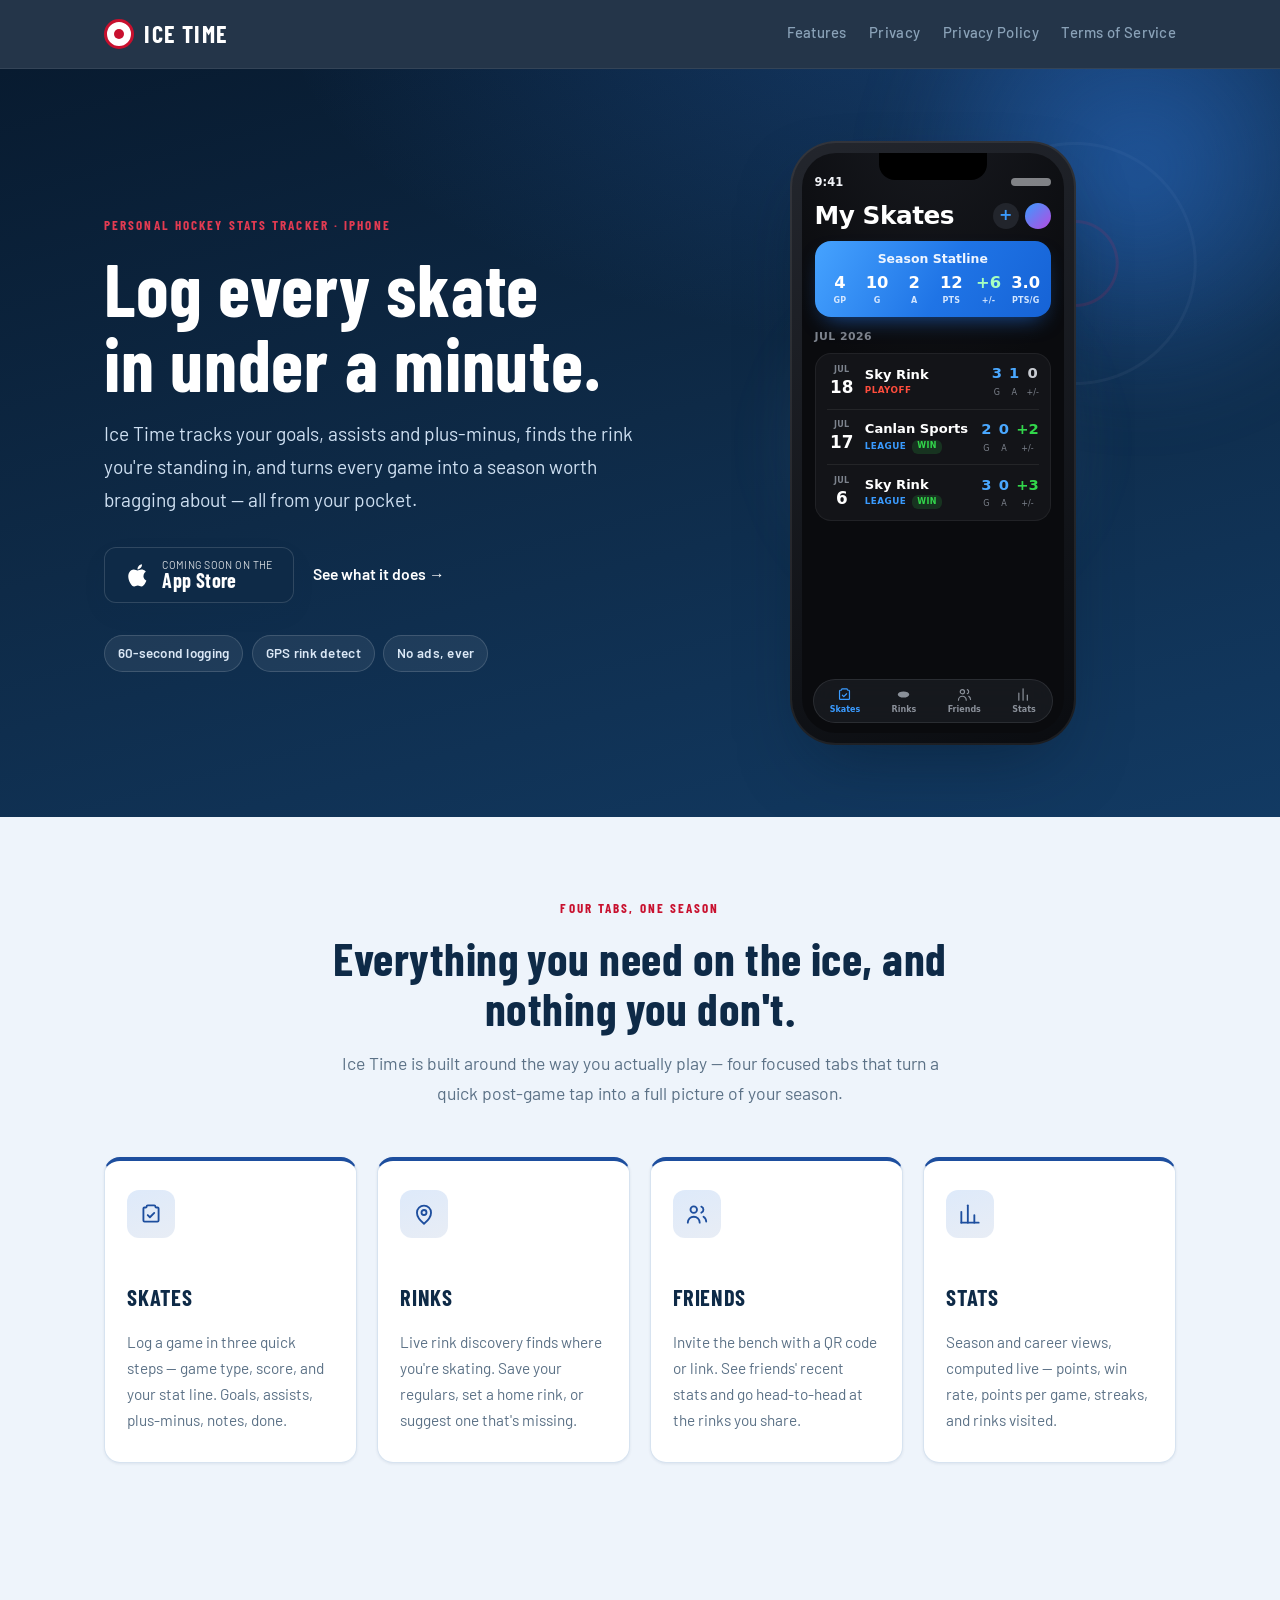
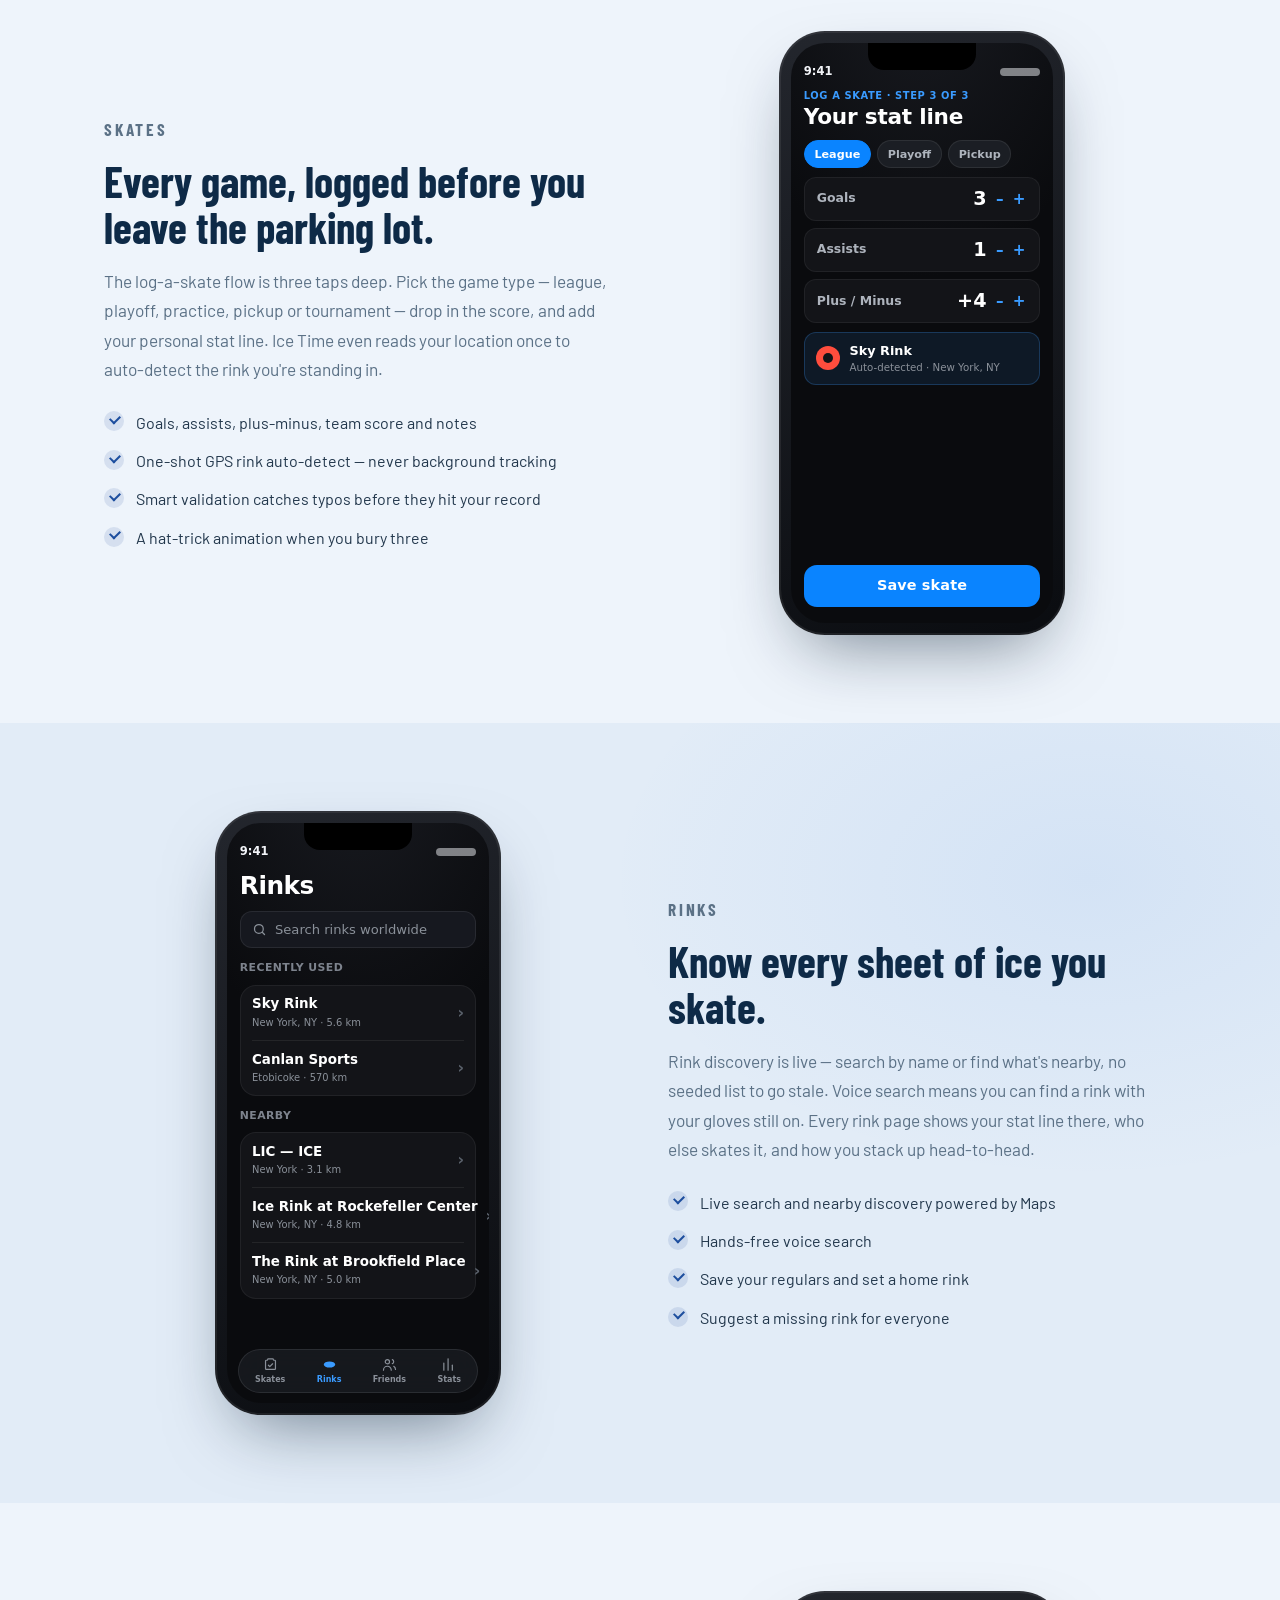
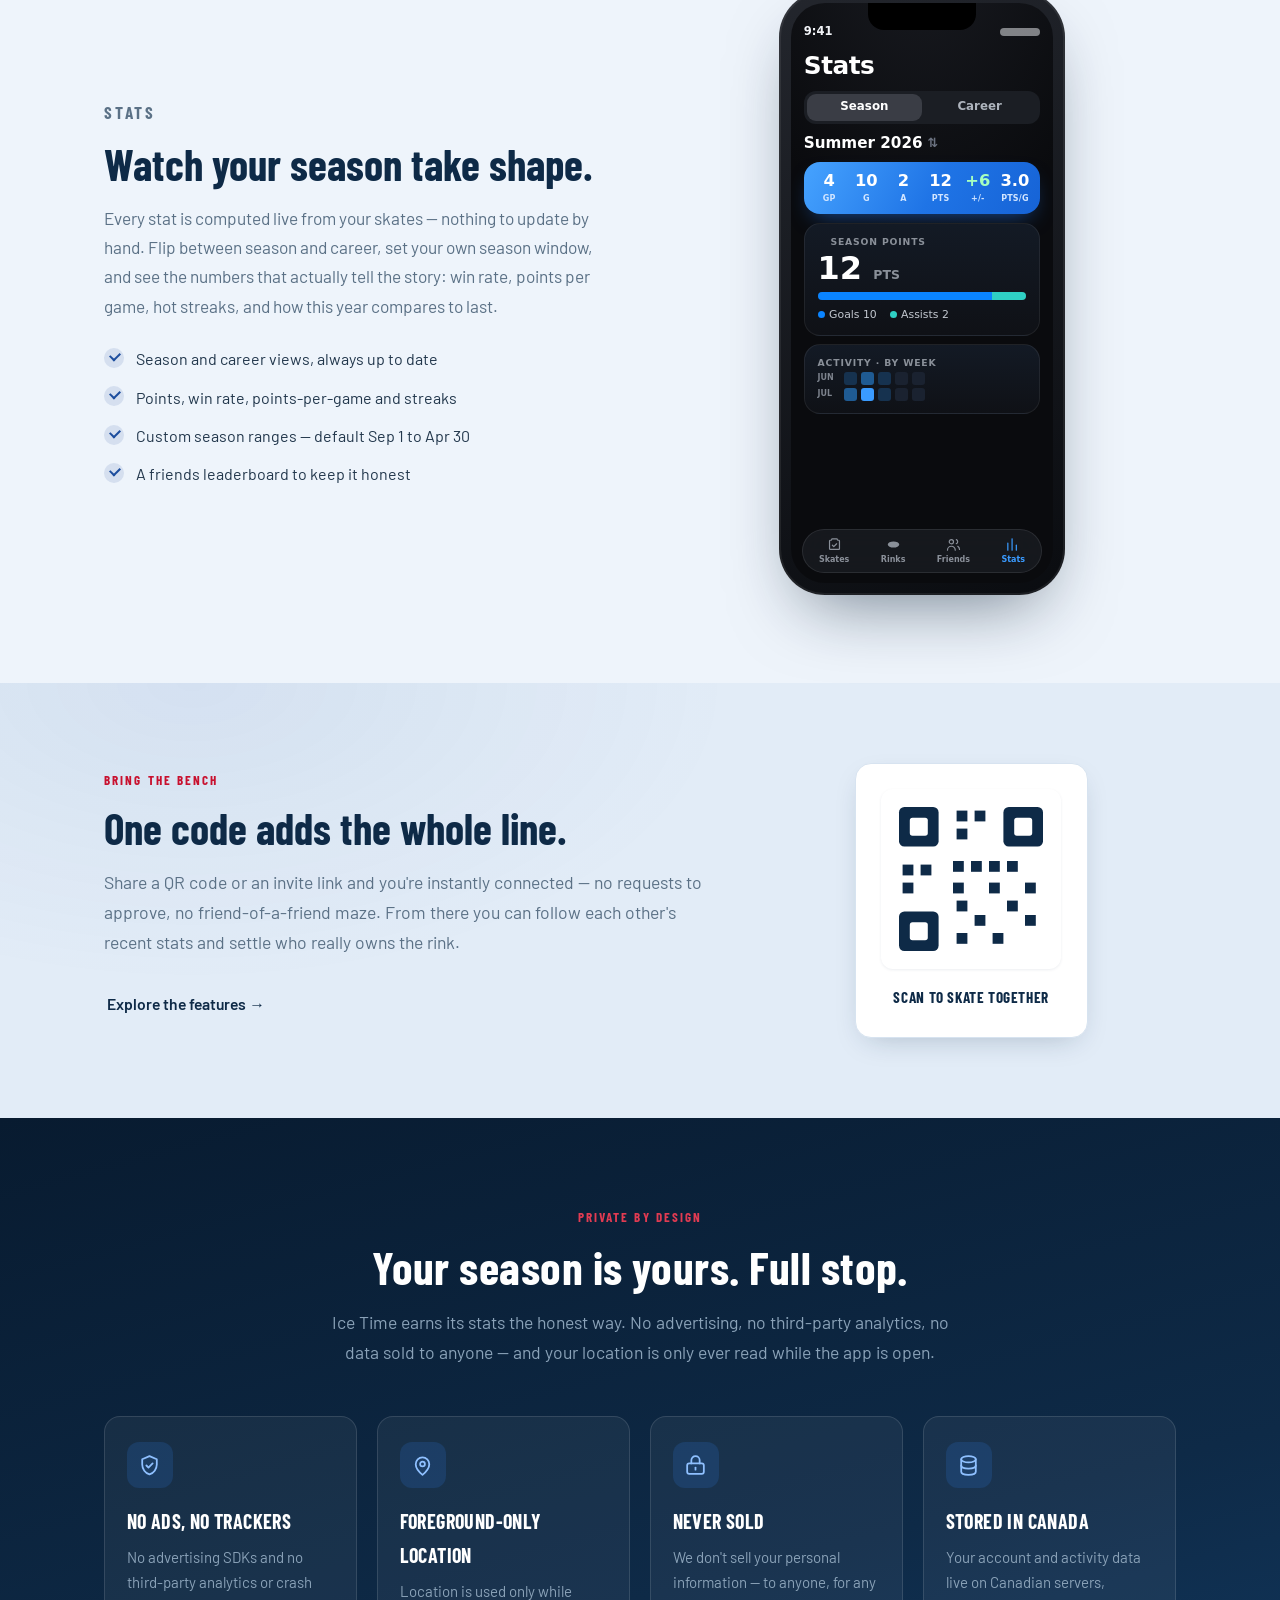
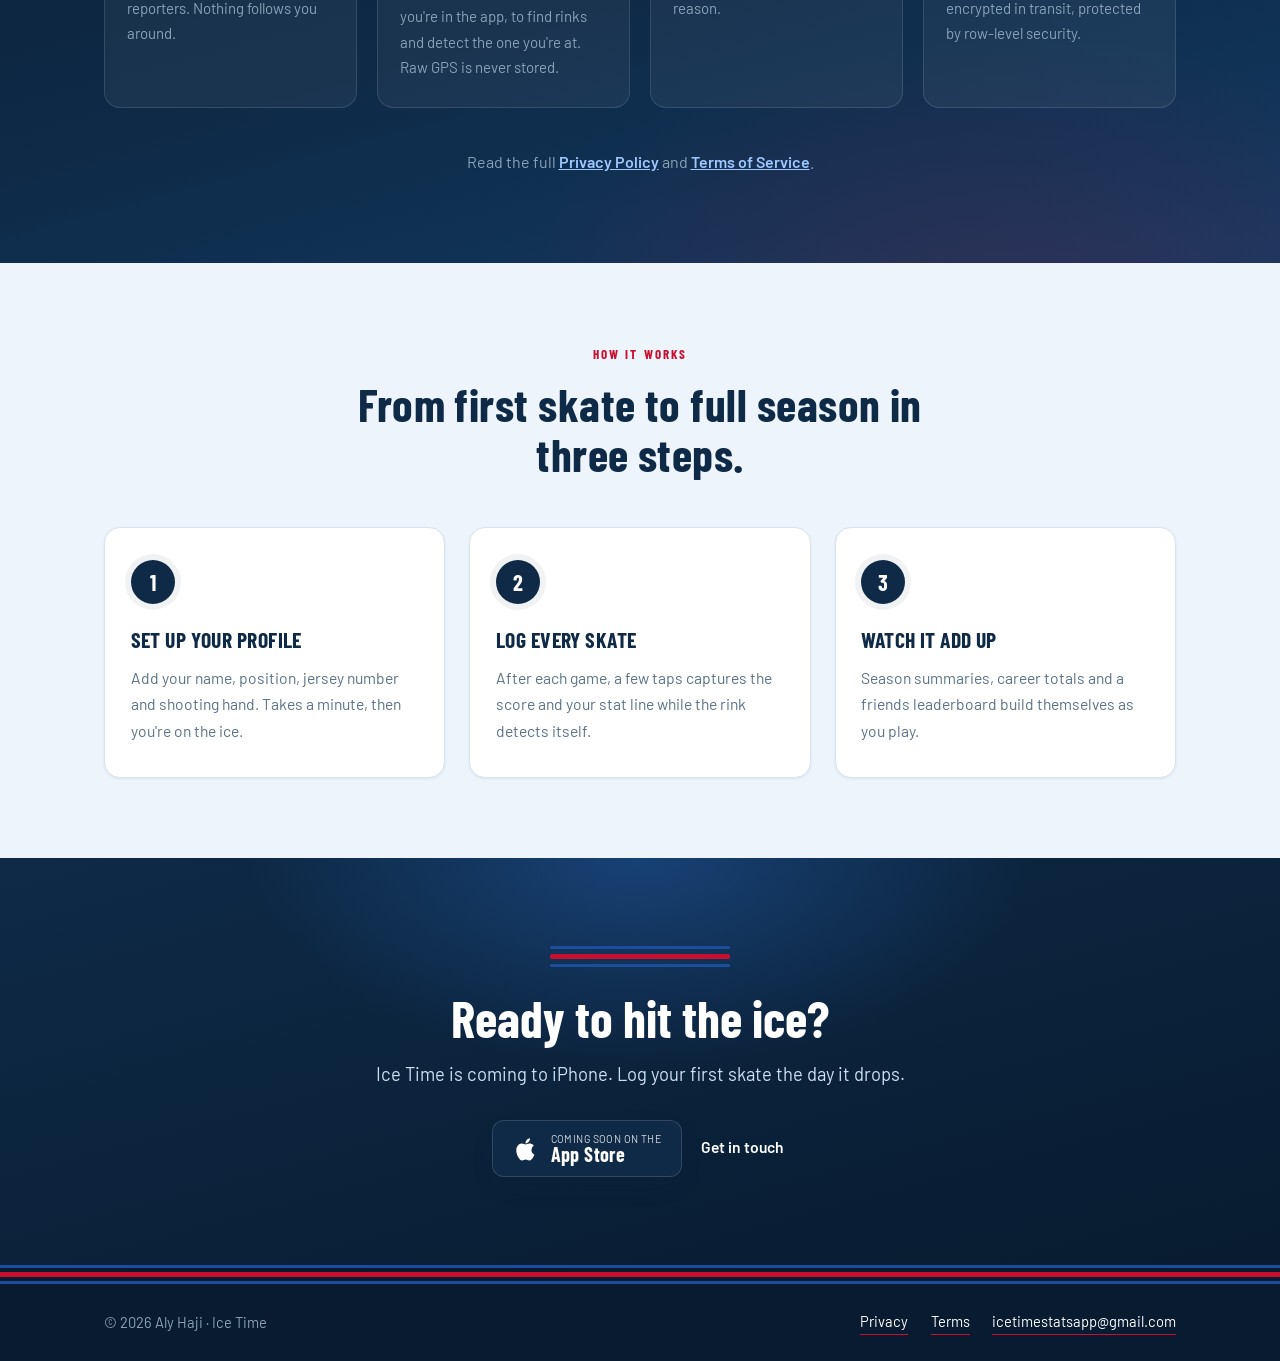
==== commit c860d711: "Rebuild phone mockups to match the real app UI Replace the invented light-theme mockups with dark, i" ====
--- a/index.html
+++ b/index.html
@@ -65,39 +65,50 @@
         </div>
 
         <div class="mkt-hero__art">
-          <!-- Season summary screen -->
+          <!-- My Skates screen -->
           <div class="phone phone--float">
             <div class="phone__notch" aria-hidden="true"></div>
             <div class="phone__screen">
-              <div class="scr scr--stats">
+              <div class="scr scr--tab">
                 <div class="scr__status" aria-hidden="true"><span>9:41</span><span class="scr__dots"></span></div>
-                <div class="scr__head">
-                  <p class="scr__kicker">This Season</p>
-                  <h3>Sep 1 — Apr 30</h3>
-                </div>
-                <div class="statgrid">
-                  <div class="stat"><b>34</b><span>Points</span></div>
-                  <div class="stat"><b>19</b><span>Goals</span></div>
-                  <div class="stat"><b>15</b><span>Assists</span></div>
-                  <div class="stat stat--accent"><b>+12</b><span>Plus / Minus</span></div>
-                </div>
-                <div class="scr__chart" role="img" aria-label="Points trending up across the season">
-                  <p class="scr__chart-label">Points by month</p>
-                  <div class="bars">
-                    <span style="height:34%"></span>
-                    <span style="height:52%"></span>
-                    <span style="height:46%"></span>
-                    <span style="height:70%"></span>
-                    <span style="height:61%"></span>
-                    <span class="bars__peak" style="height:92%"></span>
-                  </div>
-                </div>
-                <div class="scr__row">
-                  <span class="scr__pin" aria-hidden="true"></span>
-                  <div>
-                    <b>Hat trick vs. Northgate</b>
-                    <small>3 G · 1 A · W 6–4 · Riverside Arena</small>
-                  </div>
+                <div class="scr__titlerow">
+                  <span class="scr__title">My Skates</span>
+                  <span class="scr__actions" aria-hidden="true"><i class="rnd">+</i><i class="rnd rnd--av"></i></span>
+                </div>
+                <div class="sl-card">
+                  <h4>Season Statline</h4>
+                  <div class="sl-row">
+                    <span class="sl"><b>4</b><span>GP</span></span>
+                    <span class="sl"><b>10</b><span>G</span></span>
+                    <span class="sl"><b>2</b><span>A</span></span>
+                    <span class="sl"><b>12</b><span>PTS</span></span>
+                    <span class="sl"><b class="pos">+6</b><span>+/-</span></span>
+                    <span class="sl"><b>3.0</b><span>PTS/G</span></span>
+                  </div>
+                </div>
+                <p class="scr__month">Jul 2026</p>
+                <div class="slist">
+                  <div class="srow">
+                    <span class="sdate"><small>JUL</small><b>18</b></span>
+                    <span class="sinfo"><b>Sky Rink</b><span class="sbadges"><span class="tag tag--playoff">Playoff</span></span></span>
+                    <span class="sstat"><span class="g"><b>3</b><small>G</small></span><span class="a"><b>1</b><small>A</small></span><span class="pm zero"><b>0</b><small>+/-</small></span></span>
+                  </div>
+                  <div class="srow">
+                    <span class="sdate"><small>JUL</small><b>17</b></span>
+                    <span class="sinfo"><b>Canlan Sports</b><span class="sbadges"><span class="tag tag--league">League</span><span class="pill--win">WIN</span></span></span>
+                    <span class="sstat"><span class="g"><b>2</b><small>G</small></span><span class="a"><b>0</b><small>A</small></span><span class="pm"><b>+2</b><small>+/-</small></span></span>
+                  </div>
+                  <div class="srow">
+                    <span class="sdate"><small>JUL</small><b>6</b></span>
+                    <span class="sinfo"><b>Sky Rink</b><span class="sbadges"><span class="tag tag--league">League</span><span class="pill--win">WIN</span></span></span>
+                    <span class="sstat"><span class="g"><b>3</b><small>G</small></span><span class="a"><b>0</b><small>A</small></span><span class="pm"><b>+3</b><small>+/-</small></span></span>
+                  </div>
+                </div>
+                <div class="tabbar" aria-hidden="true">
+                  <i class="on"><svg viewBox="0 0 24 24" fill="none" stroke="currentColor" stroke-width="1.7" stroke-linecap="round" stroke-linejoin="round"><path d="M9 4h6a1 1 0 0 1 1 1a1 1 0 0 0 1 1h1a1 1 0 0 1 1 1v11a1 1 0 0 1-1 1H6a1 1 0 0 1-1-1V7a1 1 0 0 1 1-1h1a1 1 0 0 0 1-1a1 1 0 0 1 1-1Z"/><path d="m9 13 2 2 4-4"/></svg>Skates</i>
+                  <i><svg viewBox="0 0 24 24" fill="currentColor"><ellipse cx="12" cy="12" rx="8" ry="4.4"/></svg>Rinks</i>
+                  <i><svg viewBox="0 0 24 24" fill="none" stroke="currentColor" stroke-width="1.7" stroke-linecap="round" stroke-linejoin="round"><circle cx="9" cy="8" r="3"/><path d="M3.5 20a5.5 5.5 0 0 1 11 0"/><path d="M16 5.2a3 3 0 0 1 0 5.6"/><path d="M18 14.5a5.5 5.5 0 0 1 2.5 4.5"/></svg>Friends</i>
+                  <i><svg viewBox="0 0 24 24" fill="none" stroke="currentColor" stroke-width="1.7" stroke-linecap="round" stroke-linejoin="round"><path d="M4 20V10"/><path d="M10 20V4"/><path d="M16 20v-7"/></svg>Stats</i>
                 </div>
               </div>
             </div>
@@ -187,7 +198,7 @@
                 </div>
                 <div class="scr__row scr__row--soft">
                   <span class="scr__pin" aria-hidden="true"></span>
-                  <div><b>Riverside Arena</b><small>Auto-detected · 0.2 km away</small></div>
+                  <div><b>Sky Rink</b><small>Auto-detected · New York, NY</small></div>
                 </div>
                 <div class="scr__cta" aria-hidden="true">Save skate</div>
               </div>
@@ -215,23 +226,29 @@
           <div class="phone">
             <div class="phone__notch" aria-hidden="true"></div>
             <div class="phone__screen">
-              <div class="scr scr--rink">
+              <div class="scr scr--tab">
                 <div class="scr__status" aria-hidden="true"><span>9:41</span><span class="scr__dots"></span></div>
-                <div class="scr__map" aria-hidden="true">
-                  <span class="scr__map-pin"></span>
-                </div>
-                <div class="scr__head scr__head--tight">
-                  <p class="scr__kicker">Home rink</p>
-                  <h3>Riverside Arena</h3>
-                </div>
-                <div class="minigrid" aria-hidden="true">
-                  <div class="stat stat--sm"><b>11</b><span>Skates</span></div>
-                  <div class="stat stat--sm"><b>18</b><span>Points</span></div>
-                  <div class="stat stat--sm"><b>4</b><span>Friends</span></div>
-                </div>
-                <div class="scr__row scr__row--soft">
-                  <span class="scr__mic" aria-hidden="true"></span>
-                  <div><b>Tap to search by voice</b><small>"Find rinks near me"</small></div>
+                <span class="scr__title">Rinks</span>
+                <div class="searchbar">
+                  <svg viewBox="0 0 24 24" fill="none" stroke="currentColor" stroke-width="2" stroke-linecap="round" aria-hidden="true"><circle cx="11" cy="11" r="7"/><path d="m20 20-3.2-3.2"/></svg>
+                  <span>Search rinks worldwide</span>
+                </div>
+                <p class="scr__month">Recently Used</p>
+                <div class="rlist">
+                  <div class="rrow"><div><b>Sky Rink</b><small>New York, NY · 5.6 km</small></div><span class="chev" aria-hidden="true">›</span></div>
+                  <div class="rrow"><div><b>Canlan Sports</b><small>Etobicoke · 570 km</small></div><span class="chev" aria-hidden="true">›</span></div>
+                </div>
+                <p class="scr__month">Nearby</p>
+                <div class="rlist">
+                  <div class="rrow"><div><b>LIC — ICE</b><small>New York · 3.1 km</small></div><span class="chev" aria-hidden="true">›</span></div>
+                  <div class="rrow"><div><b>Ice Rink at Rockefeller Center</b><small>New York, NY · 4.8 km</small></div><span class="chev" aria-hidden="true">›</span></div>
+                  <div class="rrow"><div><b>The Rink at Brookfield Place</b><small>New York, NY · 5.0 km</small></div><span class="chev" aria-hidden="true">›</span></div>
+                </div>
+                <div class="tabbar" aria-hidden="true">
+                  <i><svg viewBox="0 0 24 24" fill="none" stroke="currentColor" stroke-width="1.7" stroke-linecap="round" stroke-linejoin="round"><path d="M9 4h6a1 1 0 0 1 1 1a1 1 0 0 0 1 1h1a1 1 0 0 1 1 1v11a1 1 0 0 1-1 1H6a1 1 0 0 1-1-1V7a1 1 0 0 1 1-1h1a1 1 0 0 0 1-1a1 1 0 0 1 1-1Z"/><path d="m9 13 2 2 4-4"/></svg>Skates</i>
+                  <i class="on"><svg viewBox="0 0 24 24" fill="currentColor"><ellipse cx="12" cy="12" rx="8" ry="4.4"/></svg>Rinks</i>
+                  <i><svg viewBox="0 0 24 24" fill="none" stroke="currentColor" stroke-width="1.7" stroke-linecap="round" stroke-linejoin="round"><circle cx="9" cy="8" r="3"/><path d="M3.5 20a5.5 5.5 0 0 1 11 0"/><path d="M16 5.2a3 3 0 0 1 0 5.6"/><path d="M18 14.5a5.5 5.5 0 0 1 2.5 4.5"/></svg>Friends</i>
+                  <i><svg viewBox="0 0 24 24" fill="none" stroke="currentColor" stroke-width="1.7" stroke-linecap="round" stroke-linejoin="round"><path d="M4 20V10"/><path d="M10 20V4"/><path d="M16 20v-7"/></svg>Stats</i>
                 </div>
               </div>
             </div>
@@ -258,22 +275,39 @@
           <div class="phone">
             <div class="phone__notch" aria-hidden="true"></div>
             <div class="phone__screen">
-              <div class="scr scr--board">
+              <div class="scr scr--tab">
                 <div class="scr__status" aria-hidden="true"><span>9:41</span><span class="scr__dots"></span></div>
-                <div class="scr__head">
-                  <p class="scr__kicker">Leaderboard · This season</p>
-                  <h3>Friends</h3>
-                </div>
-                <ol class="board">
-                  <li><span class="board__rank">1</span><span class="board__name">You</span><b>34 pts</b></li>
-                  <li><span class="board__rank">2</span><span class="board__name">Marcus D.</span><b>31 pts</b></li>
-                  <li><span class="board__rank">3</span><span class="board__name">Priya S.</span><b>27 pts</b></li>
-                  <li><span class="board__rank">4</span><span class="board__name">Deshawn K.</span><b>22 pts</b></li>
-                </ol>
-                <div class="minigrid minigrid--three" aria-hidden="true">
-                  <div class="stat stat--sm"><b>68%</b><span>Win rate</span></div>
-                  <div class="stat stat--sm"><b>1.9</b><span>Pts / game</span></div>
-                  <div class="stat stat--sm"><b>5</b><span>Wk streak</span></div>
+                <span class="scr__title">Stats</span>
+                <div class="seg" aria-hidden="true"><span class="on">Season</span><span>Career</span></div>
+                <div class="seasonpick">Summer 2026 <i aria-hidden="true">&#8645;</i></div>
+                <div class="sl-card">
+                  <div class="sl-row">
+                    <span class="sl"><b>4</b><span>GP</span></span>
+                    <span class="sl"><b>10</b><span>G</span></span>
+                    <span class="sl"><b>2</b><span>A</span></span>
+                    <span class="sl"><b>12</b><span>PTS</span></span>
+                    <span class="sl"><b class="pos">+6</b><span>+/-</span></span>
+                    <span class="sl"><b>3.0</b><span>PTS/G</span></span>
+                  </div>
+                </div>
+                <div class="pcard-dark">
+                  <p class="lbl"><span class="dot dot--b" style="width:8px;height:8px;border-radius:50%;display:inline-block"></span>Season Points</p>
+                  <p class="big">12 <small>PTS</small></p>
+                  <div class="pbar" aria-hidden="true"><i class="b1"></i><i class="b2"></i></div>
+                  <p class="legend"><span><span class="dot dot--b"></span>Goals 10</span><span><span class="dot dot--t"></span>Assists 2</span></p>
+                </div>
+                <div class="pcard-dark">
+                  <p class="lbl">Activity · by week</p>
+                  <div class="heatwrap" aria-hidden="true">
+                    <div class="heatrow"><span class="hm">JUN</span><em class="h1"></em><em class="h2"></em><em class="h1"></em><em></em><em></em></div>
+                    <div class="heatrow"><span class="hm">JUL</span><em class="h2"></em><em class="h3"></em><em class="h1"></em><em></em><em></em></div>
+                  </div>
+                </div>
+                <div class="tabbar" aria-hidden="true">
+                  <i><svg viewBox="0 0 24 24" fill="none" stroke="currentColor" stroke-width="1.7" stroke-linecap="round" stroke-linejoin="round"><path d="M9 4h6a1 1 0 0 1 1 1a1 1 0 0 0 1 1h1a1 1 0 0 1 1 1v11a1 1 0 0 1-1 1H6a1 1 0 0 1-1-1V7a1 1 0 0 1 1-1h1a1 1 0 0 0 1-1a1 1 0 0 1 1-1Z"/><path d="m9 13 2 2 4-4"/></svg>Skates</i>
+                  <i><svg viewBox="0 0 24 24" fill="currentColor"><ellipse cx="12" cy="12" rx="8" ry="4.4"/></svg>Rinks</i>
+                  <i><svg viewBox="0 0 24 24" fill="none" stroke="currentColor" stroke-width="1.7" stroke-linecap="round" stroke-linejoin="round"><circle cx="9" cy="8" r="3"/><path d="M3.5 20a5.5 5.5 0 0 1 11 0"/><path d="M16 5.2a3 3 0 0 1 0 5.6"/><path d="M18 14.5a5.5 5.5 0 0 1 2.5 4.5"/></svg>Friends</i>
+                  <i class="on"><svg viewBox="0 0 24 24" fill="none" stroke="currentColor" stroke-width="1.7" stroke-linecap="round" stroke-linejoin="round"><path d="M4 20V10"/><path d="M10 20V4"/><path d="M16 20v-7"/></svg>Stats</i>
                 </div>
               </div>
             </div>
--- a/style.css
+++ b/style.css
@@ -293,197 +293,219 @@
 .mkt-hero__art { display: flex; justify-content: center; }
 
 /* ============================================================
-   Phone mockups + screens
+   Phone mockups + app screens (dark — mirrors the real app)
    ============================================================ */
 .phone {
   position: relative;
-  width: 280px;
-  aspect-ratio: 280 / 580;
-  background: linear-gradient(160deg, #1a1f27, #0b0e13);
-  border-radius: 42px;
-  padding: 13px;
-  box-shadow: var(--shadow-lg), inset 0 0 0 2px rgba(255,255,255,.06);
+  z-index: 1;
+  width: 286px;
+  aspect-ratio: 286 / 604;
+  background: linear-gradient(155deg, #23262d, #0a0c10);
+  border-radius: 46px;
+  padding: 12px;
+  box-shadow: var(--shadow-lg), inset 0 0 0 2px rgba(255,255,255,.07);
 }
 .phone__notch {
   position: absolute;
-  top: 13px; left: 50%;
+  top: 12px; left: 50%;
   transform: translateX(-50%);
-  width: 118px; height: 26px;
-  background: #0b0e13;
+  width: 108px; height: 27px;
+  background: #000;
   border-radius: 0 0 16px 16px;
-  z-index: 3;
+  z-index: 5;
 }
 .phone__screen {
   position: relative;
   height: 100%;
-  border-radius: 30px;
+  border-radius: 34px;
   overflow: hidden;
-  background: linear-gradient(180deg, #f5f9fd 0%, #e8f0f9 100%);
+  background: radial-gradient(130% 90% at 50% -12%, #191b21 0%, #0a0b0e 58%);
+  color: #f2f4f8;
+  font-family: -apple-system, BlinkMacSystemFont, "SF Pro Text", system-ui, "Barlow", sans-serif;
 }
 .phone--float { animation: float 6s ease-in-out infinite; }
 @keyframes float { 0%,100% { transform: translateY(-6px); } 50% { transform: translateY(6px); } }
 
+/* soft halo so the dark device separates from the dark hero */
+.mkt-hero__art { position: relative; }
+.mkt-hero__art::before {
+  content: "";
+  position: absolute;
+  width: 360px; height: 360px;
+  top: 50%; left: 50%;
+  transform: translate(-50%, -50%);
+  background: radial-gradient(circle, rgba(120,180,255,.30), transparent 66%);
+  filter: blur(26px);
+  z-index: 0;
+}
+
+/* --- screen scaffold --- */
 .scr {
-  height: 100%;
-  padding: 1.6rem 1.05rem 1.1rem;
+  position: absolute;
+  inset: 0;
   display: flex;
   flex-direction: column;
-  gap: .85rem;
-  color: var(--navy);
-}
+  gap: .55rem;
+  padding: 1.35rem .8rem 1rem;
+  font-size: 12px;
+  line-height: 1.35;
+}
+.scr--tab { padding-bottom: 3.7rem; }
 .scr__status {
-  display: flex;
-  justify-content: space-between;
-  align-items: center;
-  font-size: .72rem;
-  font-weight: 700;
-  color: var(--navy);
-  opacity: .7;
-}
-.scr__dots { width: 42px; height: 8px; border-radius: 4px; background: currentColor; opacity: .35; }
-.scr__kicker {
-  font-family: var(--cond);
-  font-weight: 700;
-  text-transform: uppercase;
-  letter-spacing: .1em;
-  font-size: .66rem;
-  color: var(--red-line);
-}
-.scr__head h3 { font-family: var(--cond); font-weight: 700; font-size: 1.5rem; color: var(--navy); letter-spacing: .01em; }
-.scr__head--tight h3 { font-size: 1.3rem; }
-
-/* stat grid (season summary) */
-.statgrid { display: grid; grid-template-columns: 1fr 1fr; gap: .55rem; }
-.stat {
-  background: var(--white);
-  border: 1px solid var(--line);
-  border-radius: 12px;
-  padding: .6rem .7rem;
-  box-shadow: var(--shadow-sm);
-}
-.stat b { display: block; font-family: var(--cond); font-weight: 700; font-size: 1.7rem; color: var(--navy); line-height: 1; }
-.stat span { font-size: .68rem; color: var(--steel); font-weight: 600; letter-spacing: .02em; }
-.stat--accent { background: var(--navy); border-color: var(--navy); }
-.stat--accent b { color: #fff; }
-.stat--accent span { color: var(--steel-2); }
-.stat--sm b { font-size: 1.3rem; }
-
-/* mini bar chart */
-.scr__chart {
-  background: var(--white);
-  border: 1px solid var(--line);
-  border-radius: 12px;
-  padding: .7rem .8rem .6rem;
-  box-shadow: var(--shadow-sm);
-}
-.scr__chart-label { font-size: .66rem; font-weight: 600; color: var(--steel); margin-bottom: .5rem; }
-.bars { display: flex; align-items: flex-end; gap: 6px; height: 58px; }
-.bars span {
-  flex: 1;
-  background: linear-gradient(180deg, var(--blue-bright), var(--blue-line));
-  border-radius: 4px 4px 2px 2px;
-  min-height: 8px;
-}
-.bars .bars__peak { background: linear-gradient(180deg, var(--red-soft), var(--red-line)); }
-
-/* generic list row */
-.scr__row {
-  display: flex;
-  align-items: center;
-  gap: .65rem;
-  background: var(--white);
-  border: 1px solid var(--line);
-  border-radius: 12px;
-  padding: .6rem .7rem;
-  box-shadow: var(--shadow-sm);
-}
-.scr__row--soft { background: rgba(29,78,158,.06); border-color: rgba(29,78,158,.16); box-shadow: none; }
-.scr__row b { display: block; font-size: .82rem; color: var(--navy); }
-.scr__row small { font-size: .68rem; color: var(--steel); }
-.scr__pin {
-  width: 26px; height: 26px; flex-shrink: 0; border-radius: 50%;
-  background: var(--red-line);
-  position: relative;
-}
-.scr__pin::after { content: ""; position: absolute; inset: 8px; background: #fff; border-radius: 50%; }
-.scr__mic {
-  width: 26px; height: 26px; flex-shrink: 0; border-radius: 8px;
-  background: var(--blue-line);
-  position: relative;
-}
-.scr__mic::after {
-  content: ""; position: absolute; left: 50%; top: 6px; transform: translateX(-50%);
-  width: 8px; height: 11px; border-radius: 5px; background: #fff;
-}
-
-/* log screen bits */
+  display: flex; justify-content: space-between; align-items: center;
+  font-size: .72rem; font-weight: 700; color: #f2f4f8;
+}
+.scr__dots { width: 40px; height: 8px; border-radius: 4px; background: #f2f4f8; opacity: .5; }
+.scr__title { font-weight: 800; font-size: 1.55rem; color: #fff; letter-spacing: -.02em; }
+.scr__titlerow { display: flex; align-items: center; justify-content: space-between; }
+.scr__actions { display: flex; gap: .4rem; }
+.scr__actions .rnd {
+  width: 26px; height: 26px; border-radius: 50%;
+  background: #22252c; display: inline-block; font-style: normal;
+  color: #3a9bff; font-weight: 700; text-align: center; line-height: 24px; font-size: 1rem;
+}
+.scr__actions .rnd--av { background: linear-gradient(135deg, #3a9bff, #b64be0); color: transparent; }
+.scr__month {
+  font-size: .68rem; font-weight: 700; letter-spacing: .04em;
+  color: #7d838d; text-transform: uppercase; margin-top: .25rem;
+}
+
+/* --- Season Statline card (vivid blue) --- */
+.sl-card {
+  background: linear-gradient(118deg, #46a3ff 0%, #1f74e6 55%, #1663d6 100%);
+  border-radius: 16px;
+  padding: .6rem .45rem;
+  box-shadow: 0 10px 22px -10px rgba(31,111,224,.7);
+}
+.sl-card h4 { text-align: center; font-size: .78rem; font-weight: 600; color: #eef5ff; margin-bottom: .4rem; }
+.sl-row { display: flex; justify-content: space-between; gap: 1px; }
+.sl { flex: 1; text-align: center; min-width: 0; }
+.sl b { display: block; font-size: 1.02rem; font-weight: 800; color: #fff; line-height: 1.05; }
+.sl b.pos { color: #a6ffbf; }
+.sl span { font-size: .5rem; font-weight: 600; letter-spacing: .02em; color: #d3e6ff; }
+
+/* --- Skate list --- */
+.slist {
+  background: #131418;
+  border: 1px solid rgba(255,255,255,.06);
+  border-radius: 16px;
+  padding: 0 .7rem;
+}
+.srow { display: grid; grid-template-columns: 30px 1fr auto; gap: .5rem; align-items: center; padding: .58rem 0; }
+.srow + .srow { border-top: 1px solid rgba(255,255,255,.07); }
+.sdate { text-align: center; }
+.sdate small { display: block; font-size: .5rem; font-weight: 700; color: #7d838d; letter-spacing: .04em; }
+.sdate b { font-size: 1.05rem; font-weight: 800; color: #fff; }
+.sinfo { min-width: 0; }
+.sinfo > b { display: block; font-size: .82rem; font-weight: 700; color: #fff; white-space: nowrap; overflow: hidden; text-overflow: ellipsis; }
+.sbadges { display: flex; align-items: center; gap: .35rem; margin-top: .12rem; }
+.tag { font-size: .55rem; font-weight: 800; letter-spacing: .05em; text-transform: uppercase; }
+.tag--playoff { color: #ff4d3d; }
+.tag--league { color: #3a9bff; }
+.pill--win {
+  font-size: .5rem; font-weight: 800; letter-spacing: .04em;
+  color: #32d74b; background: rgba(50,215,75,.16);
+  padding: .1rem .34rem; border-radius: 6px;
+}
+.sstat { display: flex; gap: .45rem; }
+.sstat > span { text-align: center; }
+.sstat b { display: block; font-size: .92rem; font-weight: 800; color: #eef1f5; }
+.sstat small { font-size: .5rem; color: #7d838d; }
+.sstat .g b, .sstat .a b { color: #4aa8ff; }
+.sstat .pm b { color: #32d74b; }
+.sstat .pm.zero b { color: #c9ccd2; }
+
+/* --- Log a skate (compose) --- */
+.scr__head h3 { font-weight: 800; font-size: 1.35rem; color: #fff; letter-spacing: -.01em; }
+.scr__kicker { font-size: .62rem; font-weight: 700; letter-spacing: .06em; text-transform: uppercase; color: #3a9bff; }
 .chiprow { display: flex; gap: .4rem; }
 .chip {
-  font-size: .72rem; font-weight: 600;
-  padding: .32rem .6rem; border-radius: 999px;
-  background: var(--white); border: 1px solid var(--line); color: var(--steel);
-}
-.chip--on { background: var(--navy); color: #fff; border-color: var(--navy); }
-.steppers { display: flex; flex-direction: column; gap: .5rem; }
+  font-size: .7rem; font-weight: 600;
+  padding: .34rem .6rem; border-radius: 999px;
+  background: #1b1e24; border: 1px solid rgba(255,255,255,.08); color: #aeb4bd;
+}
+.chip--on { background: #0a84ff; color: #fff; border-color: #0a84ff; }
+.steppers { display: flex; flex-direction: column; gap: .45rem; }
 .stepper {
   display: grid; grid-template-columns: 1fr auto auto; align-items: center; gap: .6rem;
-  background: var(--white); border: 1px solid var(--line); border-radius: 12px;
-  padding: .5rem .75rem; box-shadow: var(--shadow-sm);
-}
-.stepper span { font-size: .8rem; color: var(--steel); font-weight: 600; }
-.stepper b { font-family: var(--cond); font-weight: 700; font-size: 1.35rem; color: var(--navy); }
-.stepper i { font-style: normal; font-size: .95rem; color: var(--blue-line); letter-spacing: .1em; font-weight: 700; }
+  background: #131418; border: 1px solid rgba(255,255,255,.06); border-radius: 12px; padding: .5rem .75rem;
+}
+.stepper span { font-size: .78rem; color: #aeb4bd; font-weight: 600; }
+.stepper b { font-weight: 800; font-size: 1.2rem; color: #fff; }
+.stepper i { font-style: normal; font-size: .95rem; color: #3a9bff; letter-spacing: .12em; font-weight: 700; }
+.scr__row {
+  display: flex; align-items: center; gap: .6rem;
+  background: #131418; border: 1px solid rgba(255,255,255,.06); border-radius: 12px; padding: .55rem .7rem;
+}
+.scr__row--soft { background: rgba(58,155,255,.10); border-color: rgba(58,155,255,.24); }
+.scr__row b { display: block; font-size: .8rem; color: #fff; }
+.scr__row small { font-size: .64rem; color: #8a9099; }
+.scr__pin { width: 24px; height: 24px; flex-shrink: 0; border-radius: 50%; background: #ff4d3d; position: relative; }
+.scr__pin::after { content: ""; position: absolute; inset: 7px; background: #131418; border-radius: 50%; }
+.scr__mic { width: 24px; height: 24px; flex-shrink: 0; border-radius: 7px; background: #0a84ff; position: relative; }
+.scr__mic::after { content: ""; position: absolute; left: 50%; top: 6px; transform: translateX(-50%); width: 7px; height: 10px; border-radius: 5px; background: #fff; }
 .scr__cta {
-  margin-top: auto;
-  text-align: center;
-  background: var(--red-line);
-  color: #fff;
-  font-weight: 700;
-  font-size: .92rem;
-  padding: .7rem;
-  border-radius: 12px;
-  letter-spacing: .02em;
-}
-
-/* rink screen map */
-.scr__map {
-  height: 132px;
-  border-radius: 12px;
-  background:
-    linear-gradient(rgba(29,78,158,.10) 1px, transparent 1px) 0 0 / 100% 22px,
-    linear-gradient(90deg, rgba(29,78,158,.10) 1px, transparent 1px) 0 0 / 22px 100%,
-    linear-gradient(150deg, #dce9f7, #eaf2fb);
-  border: 1px solid var(--line);
-  position: relative;
-  overflow: hidden;
-}
-.scr__map-pin {
-  position: absolute; left: 50%; top: 44%;
-  width: 20px; height: 20px; border-radius: 50%;
-  background: var(--red-line); transform: translate(-50%,-50%);
-  box-shadow: 0 0 0 6px rgba(200,16,46,.18);
-}
-.scr__map-pin::after { content: ""; position: absolute; inset: 6px; background: #fff; border-radius: 50%; }
-.minigrid { display: grid; grid-template-columns: 1fr 1fr 1fr; gap: .5rem; }
-.minigrid--three { margin-top: auto; }
-
-/* leaderboard screen */
-.board { list-style: none; display: flex; flex-direction: column; gap: .4rem; }
-.board li {
-  display: grid; grid-template-columns: auto 1fr auto; align-items: center; gap: .6rem;
-  background: var(--white); border: 1px solid var(--line); border-radius: 11px;
-  padding: .5rem .7rem; box-shadow: var(--shadow-sm);
-}
-.board li:first-child { background: var(--navy); border-color: var(--navy); }
-.board li:first-child .board__name, .board li:first-child b { color: #fff; }
-.board li:first-child .board__rank { background: var(--red-line); color: #fff; }
-.board__rank {
-  width: 22px; height: 22px; display: grid; place-items: center;
-  border-radius: 50%; background: var(--ice-2); color: var(--navy);
-  font-weight: 700; font-size: .78rem;
-}
-.board__name { font-size: .84rem; font-weight: 600; color: var(--navy); }
-.board b { font-family: var(--cond); font-weight: 700; font-size: 1rem; color: var(--navy); }
+  margin-top: auto; text-align: center;
+  background: #0a84ff; color: #fff; font-weight: 700; font-size: .9rem;
+  padding: .7rem; border-radius: 13px; letter-spacing: .01em;
+}
+
+/* --- Rinks search list --- */
+.searchbar {
+  display: flex; align-items: center; gap: .5rem;
+  background: #16181f; border: 1px solid rgba(255,255,255,.08);
+  border-radius: 12px; padding: .55rem .7rem; color: #8a9099; font-size: .82rem;
+}
+.searchbar svg { width: 15px; height: 15px; flex-shrink: 0; }
+.rlist { background: #131418; border: 1px solid rgba(255,255,255,.06); border-radius: 16px; padding: 0 .7rem; }
+.rrow { display: grid; grid-template-columns: 1fr auto; gap: .5rem; align-items: center; padding: .62rem 0; }
+.rrow + .rrow { border-top: 1px solid rgba(255,255,255,.07); }
+.rrow b { display: block; font-size: .84rem; color: #fff; font-weight: 700; white-space: nowrap; overflow: hidden; text-overflow: ellipsis; }
+.rrow small { font-size: .62rem; color: #8a9099; }
+.chev { color: #5a616b; font-size: 1rem; font-weight: 700; }
+
+/* --- Stats screen --- */
+.seg { display: flex; background: #1b1e24; border-radius: 12px; padding: 3px; }
+.seg span { flex: 1; text-align: center; font-size: .74rem; font-weight: 600; color: #aeb4bd; padding: .34rem; border-radius: 9px; }
+.seg span.on { background: #3a3d45; color: #fff; }
+.seasonpick { display: flex; align-items: center; gap: .3rem; font-size: .95rem; font-weight: 800; color: #fff; }
+.seasonpick i { font-style: normal; color: #6b7280; font-size: .8rem; }
+.pcard-dark {
+  background: linear-gradient(180deg, #131a25, #0f1116);
+  border: 1px solid rgba(255,255,255,.07);
+  border-radius: 16px; padding: .75rem .8rem;
+}
+.pcard-dark .lbl { font-size: .58rem; font-weight: 700; letter-spacing: .09em; text-transform: uppercase; color: #8a9099; display: flex; align-items: center; gap: .3rem; }
+.pcard-dark .big { font-size: 2rem; font-weight: 800; color: #fff; margin: .2rem 0 .5rem; line-height: 1; }
+.pcard-dark .big small { font-size: .78rem; font-weight: 700; color: #8a9099; }
+.pbar { height: 8px; border-radius: 5px; background: #22252c; overflow: hidden; display: flex; }
+.pbar i { display: block; height: 100%; }
+.pbar .b1 { background: #0a84ff; flex: 10; }
+.pbar .b2 { background: #2fd0c4; flex: 2; }
+.legend { display: flex; gap: .8rem; margin-top: .5rem; font-size: .68rem; color: #c2c7cf; }
+.legend .dot { display: inline-block; width: 7px; height: 7px; border-radius: 50%; margin-right: .28rem; vertical-align: middle; }
+.legend .dot--b { background: #0a84ff; }
+.legend .dot--t { background: #2fd0c4; }
+.heatwrap { display: flex; flex-direction: column; gap: 3px; margin-top: .1rem; }
+.heatrow { display: flex; align-items: center; gap: 4px; }
+.heatrow > span.hm { width: 22px; font-size: .5rem; font-weight: 700; color: #7d838d; }
+.heatrow em { width: 13px; height: 13px; border-radius: 3px; background: #1a2230; display: inline-block; }
+.heatrow em.h1 { background: #16324f; }
+.heatrow em.h2 { background: #1f5b93; }
+.heatrow em.h3 { background: #3a9bff; }
+
+/* --- shared bottom tab bar --- */
+.tabbar {
+  position: absolute; left: .7rem; right: .7rem; bottom: .6rem;
+  height: 44px; display: flex; justify-content: space-around; align-items: center;
+  background: rgba(26,28,34,.8);
+  backdrop-filter: blur(12px); -webkit-backdrop-filter: blur(12px);
+  border: 1px solid rgba(255,255,255,.09); border-radius: 22px;
+  z-index: 4;
+}
+.tabbar i { display: flex; flex-direction: column; align-items: center; gap: 2px; font-size: .5rem; font-weight: 600; color: #8a9099; font-style: normal; }
+.tabbar i svg { width: 17px; height: 17px; }
+.tabbar i.on { color: #3a9bff; }
 
 /* ============================================================
    Bands & sections
@@ -545,6 +567,9 @@
   gap: 3.5rem;
   align-items: center;
 }
+/* alternate the image to the other side on reversed sections */
+.feature__grid--rev .feature__copy { order: 2; }
+.feature__grid--rev .feature__art { order: 1; }
 .feature__copy h2 {
   font-family: var(--cond);
   font-weight: 700;
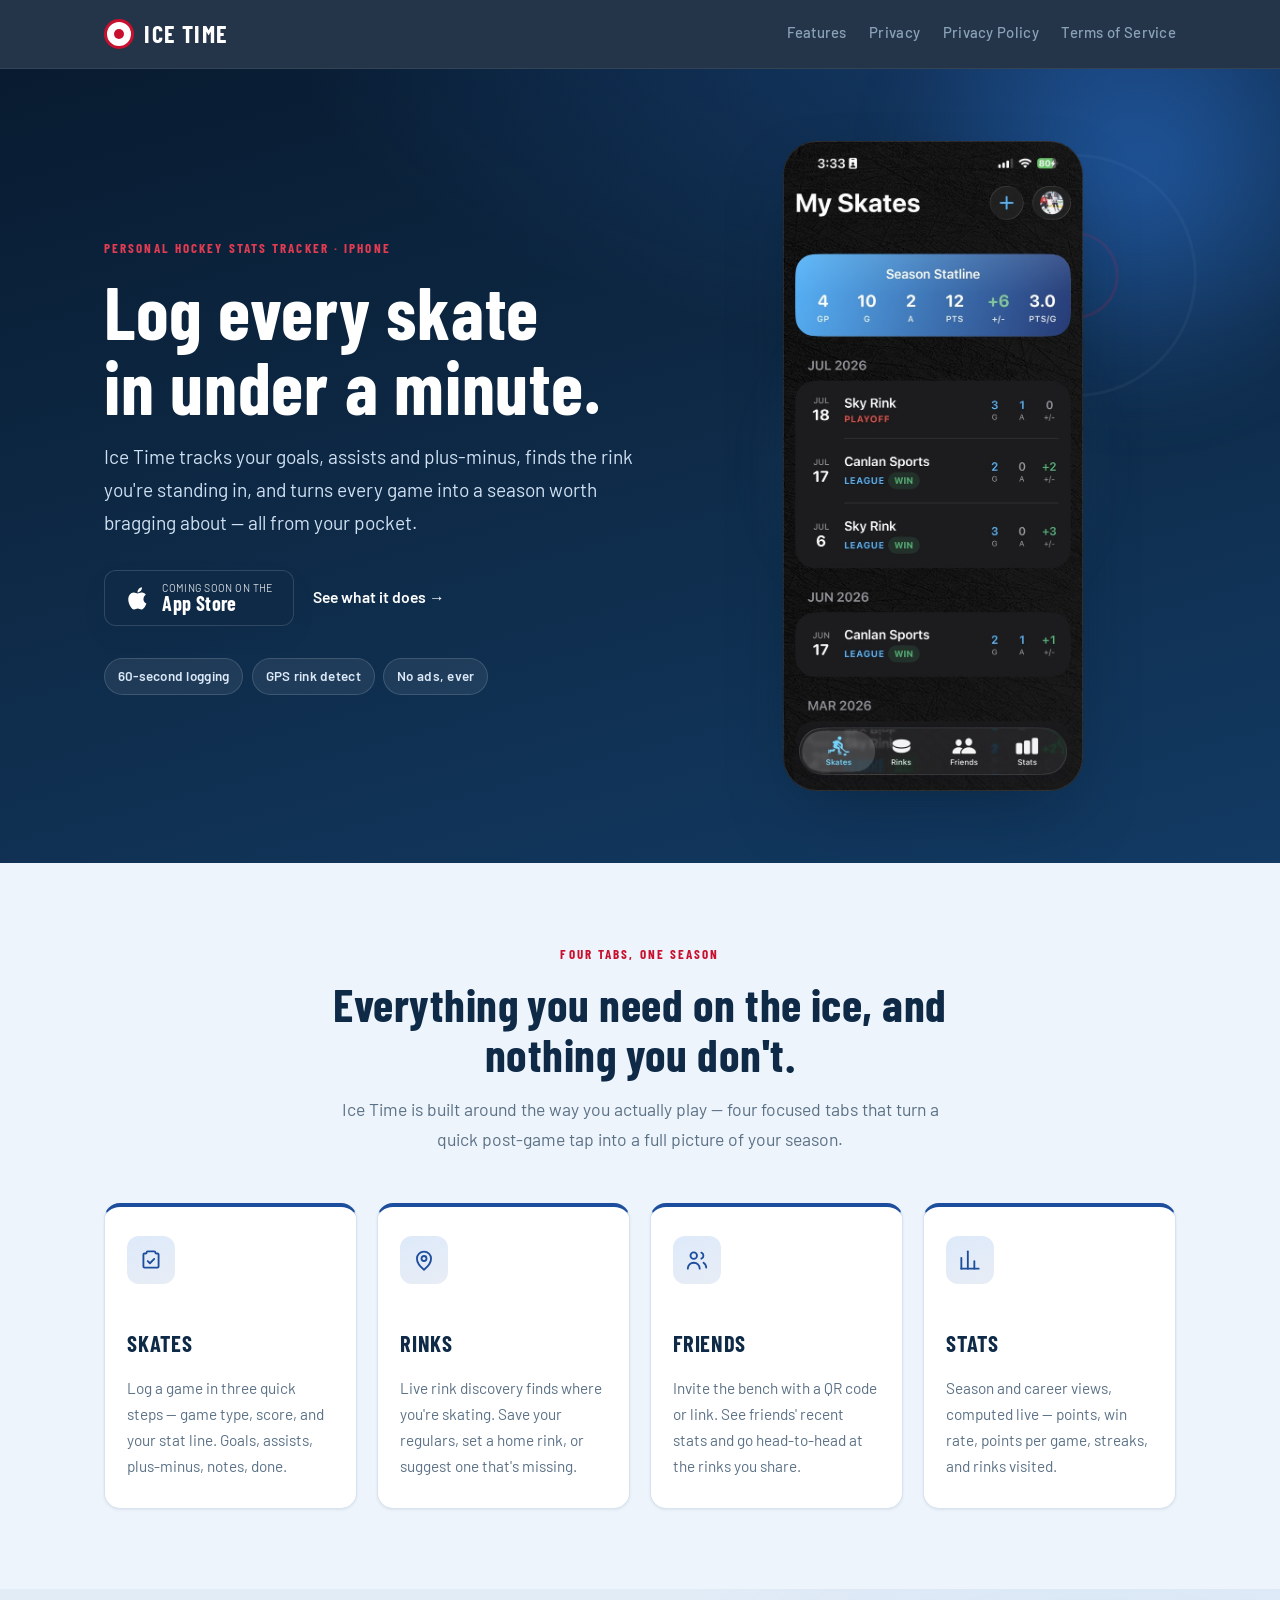
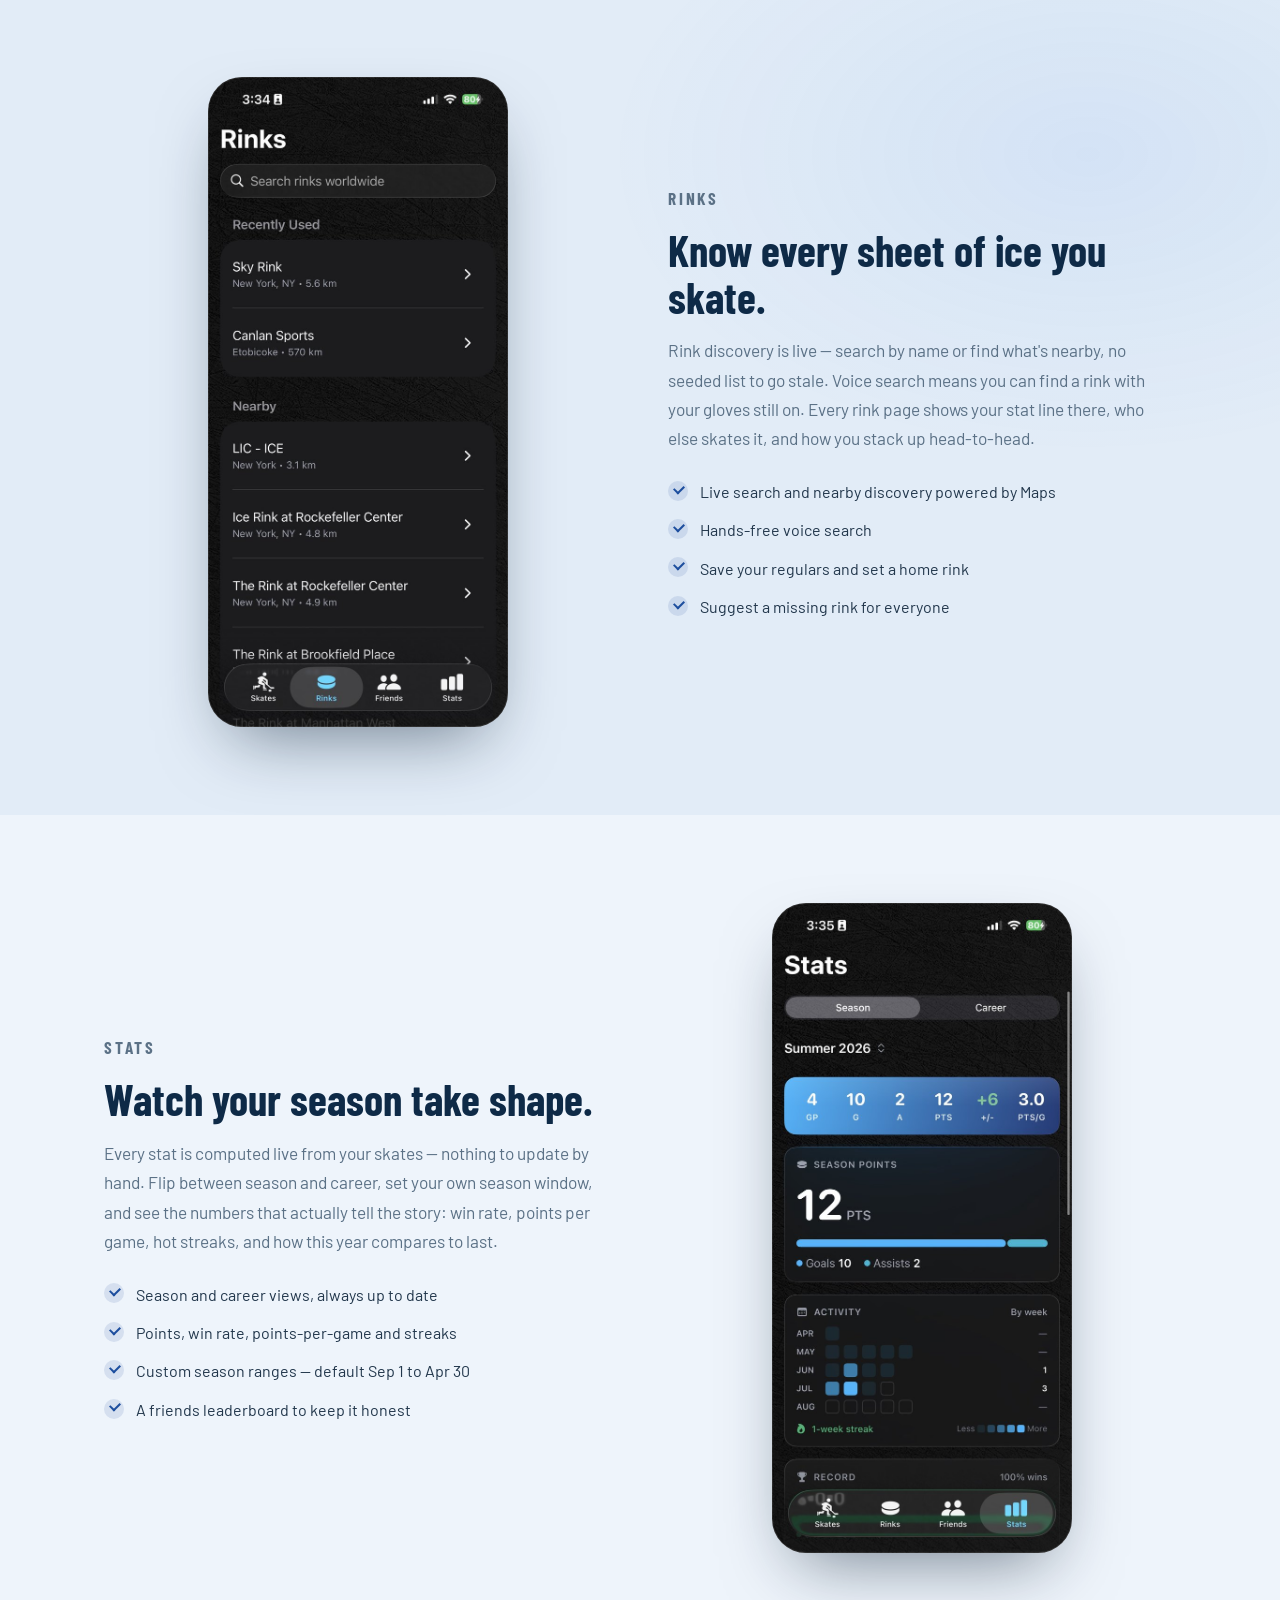
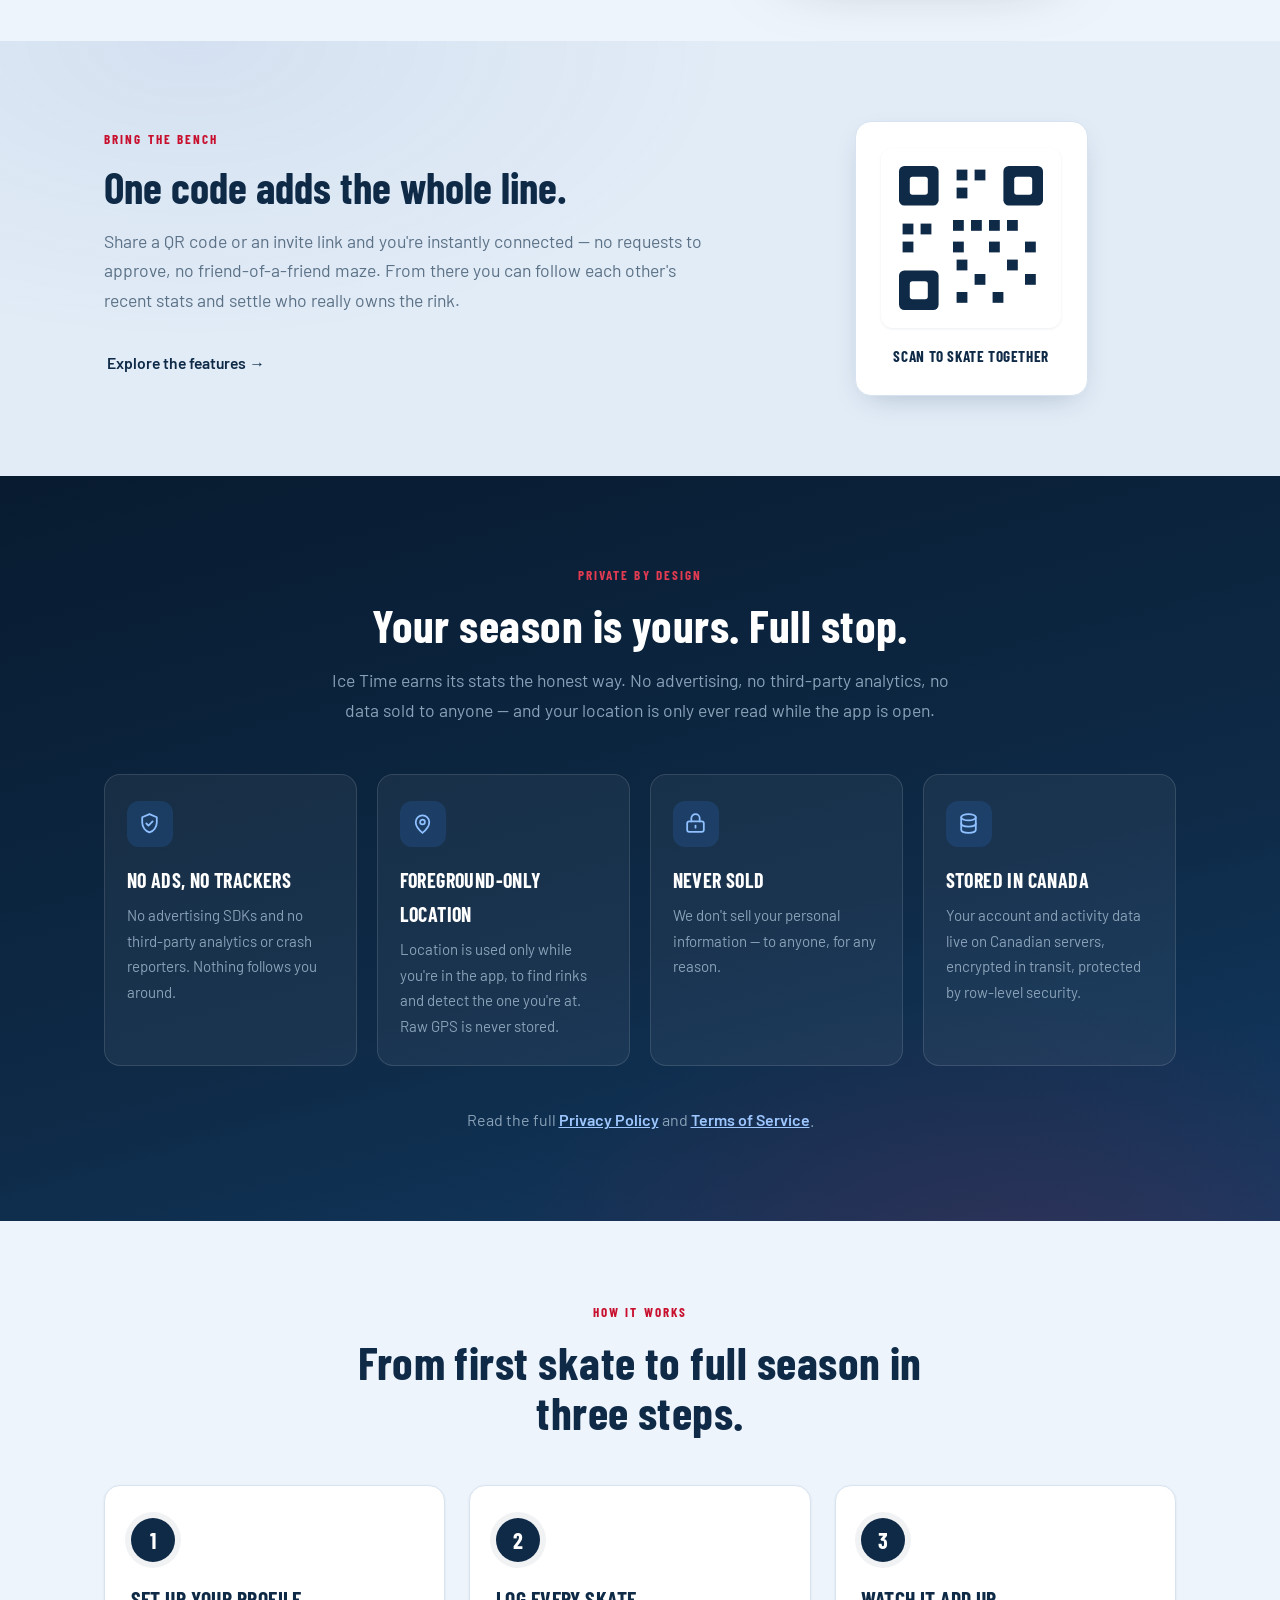
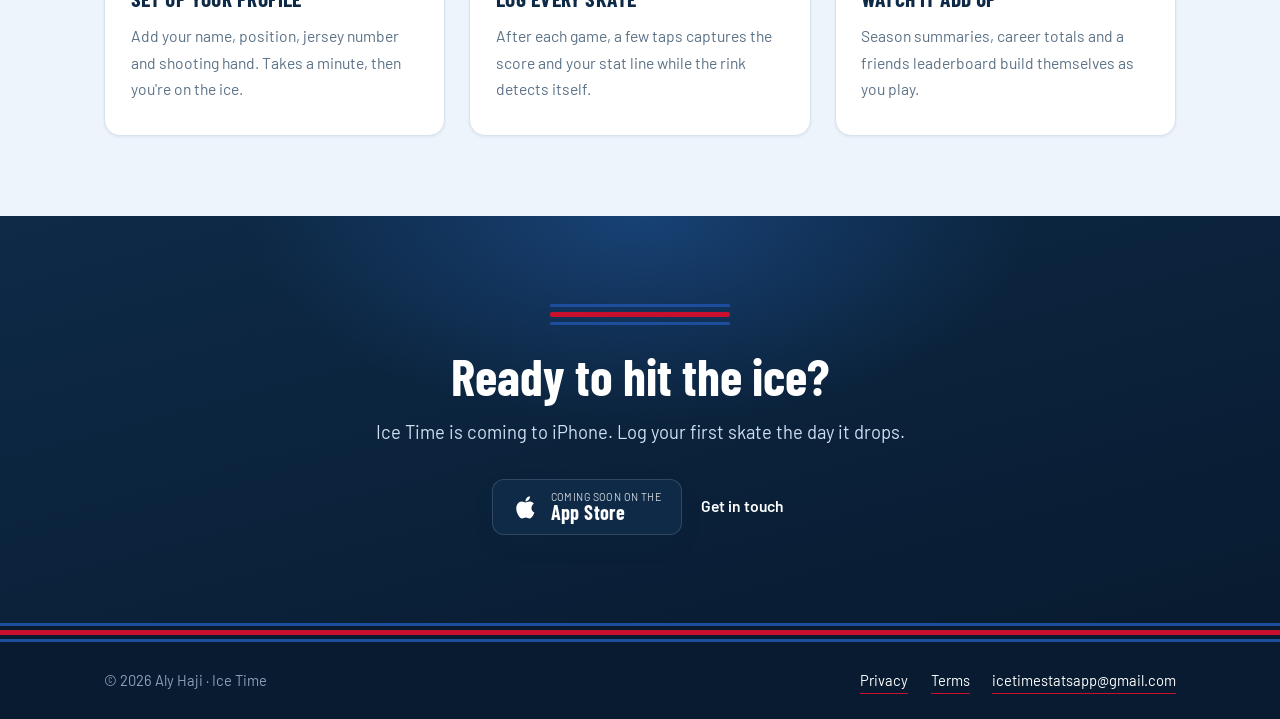
==== commit 41822041: "Use real app screenshots instead of CSS mockups Replace the hand-built CSS phone mockups with the ac" ====
--- a/index.html
+++ b/index.html
@@ -66,53 +66,8 @@
 
         <div class="mkt-hero__art">
           <!-- My Skates screen -->
-          <div class="phone phone--float">
-            <div class="phone__notch" aria-hidden="true"></div>
-            <div class="phone__screen">
-              <div class="scr scr--tab">
-                <div class="scr__status" aria-hidden="true"><span>9:41</span><span class="scr__dots"></span></div>
-                <div class="scr__titlerow">
-                  <span class="scr__title">My Skates</span>
-                  <span class="scr__actions" aria-hidden="true"><i class="rnd">+</i><i class="rnd rnd--av"></i></span>
-                </div>
-                <div class="sl-card">
-                  <h4>Season Statline</h4>
-                  <div class="sl-row">
-                    <span class="sl"><b>4</b><span>GP</span></span>
-                    <span class="sl"><b>10</b><span>G</span></span>
-                    <span class="sl"><b>2</b><span>A</span></span>
-                    <span class="sl"><b>12</b><span>PTS</span></span>
-                    <span class="sl"><b class="pos">+6</b><span>+/-</span></span>
-                    <span class="sl"><b>3.0</b><span>PTS/G</span></span>
-                  </div>
-                </div>
-                <p class="scr__month">Jul 2026</p>
-                <div class="slist">
-                  <div class="srow">
-                    <span class="sdate"><small>JUL</small><b>18</b></span>
-                    <span class="sinfo"><b>Sky Rink</b><span class="sbadges"><span class="tag tag--playoff">Playoff</span></span></span>
-                    <span class="sstat"><span class="g"><b>3</b><small>G</small></span><span class="a"><b>1</b><small>A</small></span><span class="pm zero"><b>0</b><small>+/-</small></span></span>
-                  </div>
-                  <div class="srow">
-                    <span class="sdate"><small>JUL</small><b>17</b></span>
-                    <span class="sinfo"><b>Canlan Sports</b><span class="sbadges"><span class="tag tag--league">League</span><span class="pill--win">WIN</span></span></span>
-                    <span class="sstat"><span class="g"><b>2</b><small>G</small></span><span class="a"><b>0</b><small>A</small></span><span class="pm"><b>+2</b><small>+/-</small></span></span>
-                  </div>
-                  <div class="srow">
-                    <span class="sdate"><small>JUL</small><b>6</b></span>
-                    <span class="sinfo"><b>Sky Rink</b><span class="sbadges"><span class="tag tag--league">League</span><span class="pill--win">WIN</span></span></span>
-                    <span class="sstat"><span class="g"><b>3</b><small>G</small></span><span class="a"><b>0</b><small>A</small></span><span class="pm"><b>+3</b><small>+/-</small></span></span>
-                  </div>
-                </div>
-                <div class="tabbar" aria-hidden="true">
-                  <i class="on"><svg viewBox="0 0 24 24" fill="none" stroke="currentColor" stroke-width="1.7" stroke-linecap="round" stroke-linejoin="round"><path d="M9 4h6a1 1 0 0 1 1 1a1 1 0 0 0 1 1h1a1 1 0 0 1 1 1v11a1 1 0 0 1-1 1H6a1 1 0 0 1-1-1V7a1 1 0 0 1 1-1h1a1 1 0 0 0 1-1a1 1 0 0 1 1-1Z"/><path d="m9 13 2 2 4-4"/></svg>Skates</i>
-                  <i><svg viewBox="0 0 24 24" fill="currentColor"><ellipse cx="12" cy="12" rx="8" ry="4.4"/></svg>Rinks</i>
-                  <i><svg viewBox="0 0 24 24" fill="none" stroke="currentColor" stroke-width="1.7" stroke-linecap="round" stroke-linejoin="round"><circle cx="9" cy="8" r="3"/><path d="M3.5 20a5.5 5.5 0 0 1 11 0"/><path d="M16 5.2a3 3 0 0 1 0 5.6"/><path d="M18 14.5a5.5 5.5 0 0 1 2.5 4.5"/></svg>Friends</i>
-                  <i><svg viewBox="0 0 24 24" fill="none" stroke="currentColor" stroke-width="1.7" stroke-linecap="round" stroke-linejoin="round"><path d="M4 20V10"/><path d="M10 20V4"/><path d="M16 20v-7"/></svg>Stats</i>
-                </div>
-              </div>
-            </div>
-          </div>
+                    <img class="appshot appshot--float" src="images/skates.jpeg" width="640" height="1387"
+               alt="Ice Time app — the My Skates screen: a Season Statline card showing games played, goals, assists, points and plus-minus above a list of logged skates.">
         </div>
       </div>
     </section>
@@ -162,51 +117,6 @@
       </div>
     </section>
 
-    <!-- ============ DEEP DIVE: SKATES ============ -->
-    <section class="feature">
-      <div class="container feature__grid">
-        <div class="feature__copy">
-          <p class="eyebrow eyebrow--dark">Skates</p>
-          <h2>Every game, logged before you leave the parking lot.</h2>
-          <p>The log-a-skate flow is three taps deep. Pick the game type — league, playoff, practice, pickup or tournament — drop in the score, and add your personal stat line. Ice Time even reads your location once to auto-detect the rink you're standing in.</p>
-          <ul class="ticks">
-            <li>Goals, assists, plus-minus, team score and notes</li>
-            <li>One-shot GPS rink auto-detect — never background tracking</li>
-            <li>Smart validation catches typos before they hit your record</li>
-            <li>A hat-trick animation when you bury three</li>
-          </ul>
-        </div>
-        <div class="feature__art">
-          <div class="phone">
-            <div class="phone__notch" aria-hidden="true"></div>
-            <div class="phone__screen">
-              <div class="scr scr--log">
-                <div class="scr__status" aria-hidden="true"><span>9:41</span><span class="scr__dots"></span></div>
-                <div class="scr__head">
-                  <p class="scr__kicker">Log a skate · Step 3 of 3</p>
-                  <h3>Your stat line</h3>
-                </div>
-                <div class="chiprow" aria-hidden="true">
-                  <span class="chip chip--on">League</span>
-                  <span class="chip">Playoff</span>
-                  <span class="chip">Pickup</span>
-                </div>
-                <div class="steppers">
-                  <div class="stepper"><span>Goals</span><b>3</b><i aria-hidden="true">–  +</i></div>
-                  <div class="stepper"><span>Assists</span><b>1</b><i aria-hidden="true">–  +</i></div>
-                  <div class="stepper"><span>Plus / Minus</span><b>+4</b><i aria-hidden="true">–  +</i></div>
-                </div>
-                <div class="scr__row scr__row--soft">
-                  <span class="scr__pin" aria-hidden="true"></span>
-                  <div><b>Sky Rink</b><small>Auto-detected · New York, NY</small></div>
-                </div>
-                <div class="scr__cta" aria-hidden="true">Save skate</div>
-              </div>
-            </div>
-          </div>
-        </div>
-      </div>
-    </section>
 
     <!-- ============ DEEP DIVE: RINKS ============ -->
     <section class="feature feature--alt">
@@ -223,36 +133,8 @@
           </ul>
         </div>
         <div class="feature__art">
-          <div class="phone">
-            <div class="phone__notch" aria-hidden="true"></div>
-            <div class="phone__screen">
-              <div class="scr scr--tab">
-                <div class="scr__status" aria-hidden="true"><span>9:41</span><span class="scr__dots"></span></div>
-                <span class="scr__title">Rinks</span>
-                <div class="searchbar">
-                  <svg viewBox="0 0 24 24" fill="none" stroke="currentColor" stroke-width="2" stroke-linecap="round" aria-hidden="true"><circle cx="11" cy="11" r="7"/><path d="m20 20-3.2-3.2"/></svg>
-                  <span>Search rinks worldwide</span>
-                </div>
-                <p class="scr__month">Recently Used</p>
-                <div class="rlist">
-                  <div class="rrow"><div><b>Sky Rink</b><small>New York, NY · 5.6 km</small></div><span class="chev" aria-hidden="true">›</span></div>
-                  <div class="rrow"><div><b>Canlan Sports</b><small>Etobicoke · 570 km</small></div><span class="chev" aria-hidden="true">›</span></div>
-                </div>
-                <p class="scr__month">Nearby</p>
-                <div class="rlist">
-                  <div class="rrow"><div><b>LIC — ICE</b><small>New York · 3.1 km</small></div><span class="chev" aria-hidden="true">›</span></div>
-                  <div class="rrow"><div><b>Ice Rink at Rockefeller Center</b><small>New York, NY · 4.8 km</small></div><span class="chev" aria-hidden="true">›</span></div>
-                  <div class="rrow"><div><b>The Rink at Brookfield Place</b><small>New York, NY · 5.0 km</small></div><span class="chev" aria-hidden="true">›</span></div>
-                </div>
-                <div class="tabbar" aria-hidden="true">
-                  <i><svg viewBox="0 0 24 24" fill="none" stroke="currentColor" stroke-width="1.7" stroke-linecap="round" stroke-linejoin="round"><path d="M9 4h6a1 1 0 0 1 1 1a1 1 0 0 0 1 1h1a1 1 0 0 1 1 1v11a1 1 0 0 1-1 1H6a1 1 0 0 1-1-1V7a1 1 0 0 1 1-1h1a1 1 0 0 0 1-1a1 1 0 0 1 1-1Z"/><path d="m9 13 2 2 4-4"/></svg>Skates</i>
-                  <i class="on"><svg viewBox="0 0 24 24" fill="currentColor"><ellipse cx="12" cy="12" rx="8" ry="4.4"/></svg>Rinks</i>
-                  <i><svg viewBox="0 0 24 24" fill="none" stroke="currentColor" stroke-width="1.7" stroke-linecap="round" stroke-linejoin="round"><circle cx="9" cy="8" r="3"/><path d="M3.5 20a5.5 5.5 0 0 1 11 0"/><path d="M16 5.2a3 3 0 0 1 0 5.6"/><path d="M18 14.5a5.5 5.5 0 0 1 2.5 4.5"/></svg>Friends</i>
-                  <i><svg viewBox="0 0 24 24" fill="none" stroke="currentColor" stroke-width="1.7" stroke-linecap="round" stroke-linejoin="round"><path d="M4 20V10"/><path d="M10 20V4"/><path d="M16 20v-7"/></svg>Stats</i>
-                </div>
-              </div>
-            </div>
-          </div>
+                    <img class="appshot" src="images/rinks.jpeg" width="640" height="1387"
+               alt="Ice Time app — the Rinks screen: a worldwide rink search with Recently Used and Nearby rinks listed with their distances.">
         </div>
       </div>
     </section>
@@ -272,46 +154,8 @@
           </ul>
         </div>
         <div class="feature__art">
-          <div class="phone">
-            <div class="phone__notch" aria-hidden="true"></div>
-            <div class="phone__screen">
-              <div class="scr scr--tab">
-                <div class="scr__status" aria-hidden="true"><span>9:41</span><span class="scr__dots"></span></div>
-                <span class="scr__title">Stats</span>
-                <div class="seg" aria-hidden="true"><span class="on">Season</span><span>Career</span></div>
-                <div class="seasonpick">Summer 2026 <i aria-hidden="true">&#8645;</i></div>
-                <div class="sl-card">
-                  <div class="sl-row">
-                    <span class="sl"><b>4</b><span>GP</span></span>
-                    <span class="sl"><b>10</b><span>G</span></span>
-                    <span class="sl"><b>2</b><span>A</span></span>
-                    <span class="sl"><b>12</b><span>PTS</span></span>
-                    <span class="sl"><b class="pos">+6</b><span>+/-</span></span>
-                    <span class="sl"><b>3.0</b><span>PTS/G</span></span>
-                  </div>
-                </div>
-                <div class="pcard-dark">
-                  <p class="lbl"><span class="dot dot--b" style="width:8px;height:8px;border-radius:50%;display:inline-block"></span>Season Points</p>
-                  <p class="big">12 <small>PTS</small></p>
-                  <div class="pbar" aria-hidden="true"><i class="b1"></i><i class="b2"></i></div>
-                  <p class="legend"><span><span class="dot dot--b"></span>Goals 10</span><span><span class="dot dot--t"></span>Assists 2</span></p>
-                </div>
-                <div class="pcard-dark">
-                  <p class="lbl">Activity · by week</p>
-                  <div class="heatwrap" aria-hidden="true">
-                    <div class="heatrow"><span class="hm">JUN</span><em class="h1"></em><em class="h2"></em><em class="h1"></em><em></em><em></em></div>
-                    <div class="heatrow"><span class="hm">JUL</span><em class="h2"></em><em class="h3"></em><em class="h1"></em><em></em><em></em></div>
-                  </div>
-                </div>
-                <div class="tabbar" aria-hidden="true">
-                  <i><svg viewBox="0 0 24 24" fill="none" stroke="currentColor" stroke-width="1.7" stroke-linecap="round" stroke-linejoin="round"><path d="M9 4h6a1 1 0 0 1 1 1a1 1 0 0 0 1 1h1a1 1 0 0 1 1 1v11a1 1 0 0 1-1 1H6a1 1 0 0 1-1-1V7a1 1 0 0 1 1-1h1a1 1 0 0 0 1-1a1 1 0 0 1 1-1Z"/><path d="m9 13 2 2 4-4"/></svg>Skates</i>
-                  <i><svg viewBox="0 0 24 24" fill="currentColor"><ellipse cx="12" cy="12" rx="8" ry="4.4"/></svg>Rinks</i>
-                  <i><svg viewBox="0 0 24 24" fill="none" stroke="currentColor" stroke-width="1.7" stroke-linecap="round" stroke-linejoin="round"><circle cx="9" cy="8" r="3"/><path d="M3.5 20a5.5 5.5 0 0 1 11 0"/><path d="M16 5.2a3 3 0 0 1 0 5.6"/><path d="M18 14.5a5.5 5.5 0 0 1 2.5 4.5"/></svg>Friends</i>
-                  <i class="on"><svg viewBox="0 0 24 24" fill="none" stroke="currentColor" stroke-width="1.7" stroke-linecap="round" stroke-linejoin="round"><path d="M4 20V10"/><path d="M10 20V4"/><path d="M16 20v-7"/></svg>Stats</i>
-                </div>
-              </div>
-            </div>
-          </div>
+                    <img class="appshot" src="images/stats.jpeg" width="640" height="1387"
+               alt="Ice Time app — the Stats screen: Season and Career tabs, the season statline, season points, and a weekly activity chart.">
         </div>
       </div>
     </section>
--- a/style.css
+++ b/style.css
@@ -293,40 +293,23 @@
 .mkt-hero__art { display: flex; justify-content: center; }
 
 /* ============================================================
-   Phone mockups + app screens (dark — mirrors the real app)
-   ============================================================ */
-.phone {
-  position: relative;
-  z-index: 1;
-  width: 286px;
-  aspect-ratio: 286 / 604;
-  background: linear-gradient(155deg, #23262d, #0a0c10);
-  border-radius: 46px;
-  padding: 12px;
-  box-shadow: var(--shadow-lg), inset 0 0 0 2px rgba(255,255,255,.07);
-}
-.phone__notch {
-  position: absolute;
-  top: 12px; left: 50%;
-  transform: translateX(-50%);
-  width: 108px; height: 27px;
-  background: #000;
-  border-radius: 0 0 16px 16px;
-  z-index: 5;
-}
-.phone__screen {
-  position: relative;
-  height: 100%;
+   Real app screenshots
+   ============================================================ */
+.appshot {
+  width: 100%;
+  max-width: 300px;
+  height: auto;
   border-radius: 34px;
-  overflow: hidden;
-  background: radial-gradient(130% 90% at 50% -12%, #191b21 0%, #0a0b0e 58%);
-  color: #f2f4f8;
-  font-family: -apple-system, BlinkMacSystemFont, "SF Pro Text", system-ui, "Barlow", sans-serif;
-}
-.phone--float { animation: float 6s ease-in-out infinite; }
+  box-shadow: var(--shadow-lg);
+  /* the screenshots are dark; a hairline keeps them from bleeding
+     into dark backgrounds while staying invisible on light ones */
+  outline: 1px solid rgba(255,255,255,.10);
+  outline-offset: -1px;
+}
+.appshot--float { animation: float 6s ease-in-out infinite; }
 @keyframes float { 0%,100% { transform: translateY(-6px); } 50% { transform: translateY(6px); } }
 
-/* soft halo so the dark device separates from the dark hero */
+/* soft halo so the dark screenshot separates from the dark hero */
 .mkt-hero__art { position: relative; }
 .mkt-hero__art::before {
   content: "";
@@ -338,174 +321,7 @@
   filter: blur(26px);
   z-index: 0;
 }
-
-/* --- screen scaffold --- */
-.scr {
-  position: absolute;
-  inset: 0;
-  display: flex;
-  flex-direction: column;
-  gap: .55rem;
-  padding: 1.35rem .8rem 1rem;
-  font-size: 12px;
-  line-height: 1.35;
-}
-.scr--tab { padding-bottom: 3.7rem; }
-.scr__status {
-  display: flex; justify-content: space-between; align-items: center;
-  font-size: .72rem; font-weight: 700; color: #f2f4f8;
-}
-.scr__dots { width: 40px; height: 8px; border-radius: 4px; background: #f2f4f8; opacity: .5; }
-.scr__title { font-weight: 800; font-size: 1.55rem; color: #fff; letter-spacing: -.02em; }
-.scr__titlerow { display: flex; align-items: center; justify-content: space-between; }
-.scr__actions { display: flex; gap: .4rem; }
-.scr__actions .rnd {
-  width: 26px; height: 26px; border-radius: 50%;
-  background: #22252c; display: inline-block; font-style: normal;
-  color: #3a9bff; font-weight: 700; text-align: center; line-height: 24px; font-size: 1rem;
-}
-.scr__actions .rnd--av { background: linear-gradient(135deg, #3a9bff, #b64be0); color: transparent; }
-.scr__month {
-  font-size: .68rem; font-weight: 700; letter-spacing: .04em;
-  color: #7d838d; text-transform: uppercase; margin-top: .25rem;
-}
-
-/* --- Season Statline card (vivid blue) --- */
-.sl-card {
-  background: linear-gradient(118deg, #46a3ff 0%, #1f74e6 55%, #1663d6 100%);
-  border-radius: 16px;
-  padding: .6rem .45rem;
-  box-shadow: 0 10px 22px -10px rgba(31,111,224,.7);
-}
-.sl-card h4 { text-align: center; font-size: .78rem; font-weight: 600; color: #eef5ff; margin-bottom: .4rem; }
-.sl-row { display: flex; justify-content: space-between; gap: 1px; }
-.sl { flex: 1; text-align: center; min-width: 0; }
-.sl b { display: block; font-size: 1.02rem; font-weight: 800; color: #fff; line-height: 1.05; }
-.sl b.pos { color: #a6ffbf; }
-.sl span { font-size: .5rem; font-weight: 600; letter-spacing: .02em; color: #d3e6ff; }
-
-/* --- Skate list --- */
-.slist {
-  background: #131418;
-  border: 1px solid rgba(255,255,255,.06);
-  border-radius: 16px;
-  padding: 0 .7rem;
-}
-.srow { display: grid; grid-template-columns: 30px 1fr auto; gap: .5rem; align-items: center; padding: .58rem 0; }
-.srow + .srow { border-top: 1px solid rgba(255,255,255,.07); }
-.sdate { text-align: center; }
-.sdate small { display: block; font-size: .5rem; font-weight: 700; color: #7d838d; letter-spacing: .04em; }
-.sdate b { font-size: 1.05rem; font-weight: 800; color: #fff; }
-.sinfo { min-width: 0; }
-.sinfo > b { display: block; font-size: .82rem; font-weight: 700; color: #fff; white-space: nowrap; overflow: hidden; text-overflow: ellipsis; }
-.sbadges { display: flex; align-items: center; gap: .35rem; margin-top: .12rem; }
-.tag { font-size: .55rem; font-weight: 800; letter-spacing: .05em; text-transform: uppercase; }
-.tag--playoff { color: #ff4d3d; }
-.tag--league { color: #3a9bff; }
-.pill--win {
-  font-size: .5rem; font-weight: 800; letter-spacing: .04em;
-  color: #32d74b; background: rgba(50,215,75,.16);
-  padding: .1rem .34rem; border-radius: 6px;
-}
-.sstat { display: flex; gap: .45rem; }
-.sstat > span { text-align: center; }
-.sstat b { display: block; font-size: .92rem; font-weight: 800; color: #eef1f5; }
-.sstat small { font-size: .5rem; color: #7d838d; }
-.sstat .g b, .sstat .a b { color: #4aa8ff; }
-.sstat .pm b { color: #32d74b; }
-.sstat .pm.zero b { color: #c9ccd2; }
-
-/* --- Log a skate (compose) --- */
-.scr__head h3 { font-weight: 800; font-size: 1.35rem; color: #fff; letter-spacing: -.01em; }
-.scr__kicker { font-size: .62rem; font-weight: 700; letter-spacing: .06em; text-transform: uppercase; color: #3a9bff; }
-.chiprow { display: flex; gap: .4rem; }
-.chip {
-  font-size: .7rem; font-weight: 600;
-  padding: .34rem .6rem; border-radius: 999px;
-  background: #1b1e24; border: 1px solid rgba(255,255,255,.08); color: #aeb4bd;
-}
-.chip--on { background: #0a84ff; color: #fff; border-color: #0a84ff; }
-.steppers { display: flex; flex-direction: column; gap: .45rem; }
-.stepper {
-  display: grid; grid-template-columns: 1fr auto auto; align-items: center; gap: .6rem;
-  background: #131418; border: 1px solid rgba(255,255,255,.06); border-radius: 12px; padding: .5rem .75rem;
-}
-.stepper span { font-size: .78rem; color: #aeb4bd; font-weight: 600; }
-.stepper b { font-weight: 800; font-size: 1.2rem; color: #fff; }
-.stepper i { font-style: normal; font-size: .95rem; color: #3a9bff; letter-spacing: .12em; font-weight: 700; }
-.scr__row {
-  display: flex; align-items: center; gap: .6rem;
-  background: #131418; border: 1px solid rgba(255,255,255,.06); border-radius: 12px; padding: .55rem .7rem;
-}
-.scr__row--soft { background: rgba(58,155,255,.10); border-color: rgba(58,155,255,.24); }
-.scr__row b { display: block; font-size: .8rem; color: #fff; }
-.scr__row small { font-size: .64rem; color: #8a9099; }
-.scr__pin { width: 24px; height: 24px; flex-shrink: 0; border-radius: 50%; background: #ff4d3d; position: relative; }
-.scr__pin::after { content: ""; position: absolute; inset: 7px; background: #131418; border-radius: 50%; }
-.scr__mic { width: 24px; height: 24px; flex-shrink: 0; border-radius: 7px; background: #0a84ff; position: relative; }
-.scr__mic::after { content: ""; position: absolute; left: 50%; top: 6px; transform: translateX(-50%); width: 7px; height: 10px; border-radius: 5px; background: #fff; }
-.scr__cta {
-  margin-top: auto; text-align: center;
-  background: #0a84ff; color: #fff; font-weight: 700; font-size: .9rem;
-  padding: .7rem; border-radius: 13px; letter-spacing: .01em;
-}
-
-/* --- Rinks search list --- */
-.searchbar {
-  display: flex; align-items: center; gap: .5rem;
-  background: #16181f; border: 1px solid rgba(255,255,255,.08);
-  border-radius: 12px; padding: .55rem .7rem; color: #8a9099; font-size: .82rem;
-}
-.searchbar svg { width: 15px; height: 15px; flex-shrink: 0; }
-.rlist { background: #131418; border: 1px solid rgba(255,255,255,.06); border-radius: 16px; padding: 0 .7rem; }
-.rrow { display: grid; grid-template-columns: 1fr auto; gap: .5rem; align-items: center; padding: .62rem 0; }
-.rrow + .rrow { border-top: 1px solid rgba(255,255,255,.07); }
-.rrow b { display: block; font-size: .84rem; color: #fff; font-weight: 700; white-space: nowrap; overflow: hidden; text-overflow: ellipsis; }
-.rrow small { font-size: .62rem; color: #8a9099; }
-.chev { color: #5a616b; font-size: 1rem; font-weight: 700; }
-
-/* --- Stats screen --- */
-.seg { display: flex; background: #1b1e24; border-radius: 12px; padding: 3px; }
-.seg span { flex: 1; text-align: center; font-size: .74rem; font-weight: 600; color: #aeb4bd; padding: .34rem; border-radius: 9px; }
-.seg span.on { background: #3a3d45; color: #fff; }
-.seasonpick { display: flex; align-items: center; gap: .3rem; font-size: .95rem; font-weight: 800; color: #fff; }
-.seasonpick i { font-style: normal; color: #6b7280; font-size: .8rem; }
-.pcard-dark {
-  background: linear-gradient(180deg, #131a25, #0f1116);
-  border: 1px solid rgba(255,255,255,.07);
-  border-radius: 16px; padding: .75rem .8rem;
-}
-.pcard-dark .lbl { font-size: .58rem; font-weight: 700; letter-spacing: .09em; text-transform: uppercase; color: #8a9099; display: flex; align-items: center; gap: .3rem; }
-.pcard-dark .big { font-size: 2rem; font-weight: 800; color: #fff; margin: .2rem 0 .5rem; line-height: 1; }
-.pcard-dark .big small { font-size: .78rem; font-weight: 700; color: #8a9099; }
-.pbar { height: 8px; border-radius: 5px; background: #22252c; overflow: hidden; display: flex; }
-.pbar i { display: block; height: 100%; }
-.pbar .b1 { background: #0a84ff; flex: 10; }
-.pbar .b2 { background: #2fd0c4; flex: 2; }
-.legend { display: flex; gap: .8rem; margin-top: .5rem; font-size: .68rem; color: #c2c7cf; }
-.legend .dot { display: inline-block; width: 7px; height: 7px; border-radius: 50%; margin-right: .28rem; vertical-align: middle; }
-.legend .dot--b { background: #0a84ff; }
-.legend .dot--t { background: #2fd0c4; }
-.heatwrap { display: flex; flex-direction: column; gap: 3px; margin-top: .1rem; }
-.heatrow { display: flex; align-items: center; gap: 4px; }
-.heatrow > span.hm { width: 22px; font-size: .5rem; font-weight: 700; color: #7d838d; }
-.heatrow em { width: 13px; height: 13px; border-radius: 3px; background: #1a2230; display: inline-block; }
-.heatrow em.h1 { background: #16324f; }
-.heatrow em.h2 { background: #1f5b93; }
-.heatrow em.h3 { background: #3a9bff; }
-
-/* --- shared bottom tab bar --- */
-.tabbar {
-  position: absolute; left: .7rem; right: .7rem; bottom: .6rem;
-  height: 44px; display: flex; justify-content: space-around; align-items: center;
-  background: rgba(26,28,34,.8);
-  backdrop-filter: blur(12px); -webkit-backdrop-filter: blur(12px);
-  border: 1px solid rgba(255,255,255,.09); border-radius: 22px;
-  z-index: 4;
-}
-.tabbar i { display: flex; flex-direction: column; align-items: center; gap: 2px; font-size: .5rem; font-weight: 600; color: #8a9099; font-style: normal; }
-.tabbar i svg { width: 17px; height: 17px; }
-.tabbar i.on { color: #3a9bff; }
+.mkt-hero__art .appshot { position: relative; z-index: 1; }
 
 /* ============================================================
    Bands & sections
@@ -833,7 +649,7 @@
   .site-nav { justify-content: center; gap: 1rem; }
   .site-footer .wrap { flex-direction: column; text-align: center; gap: .9rem; }
   main { padding: 2.5rem 1.15rem 3rem; }
-  .phone { width: 250px; }
+  .appshot { max-width: 260px; }
 }
 
 /* ============================================================
@@ -842,5 +658,5 @@
 @media (prefers-reduced-motion: reduce) {
   html { scroll-behavior: auto; }
   * { animation: none !important; transition: none !important; }
-  .phone--float { transform: none; }
-}
+  .appshot--float { transform: none; }
+}
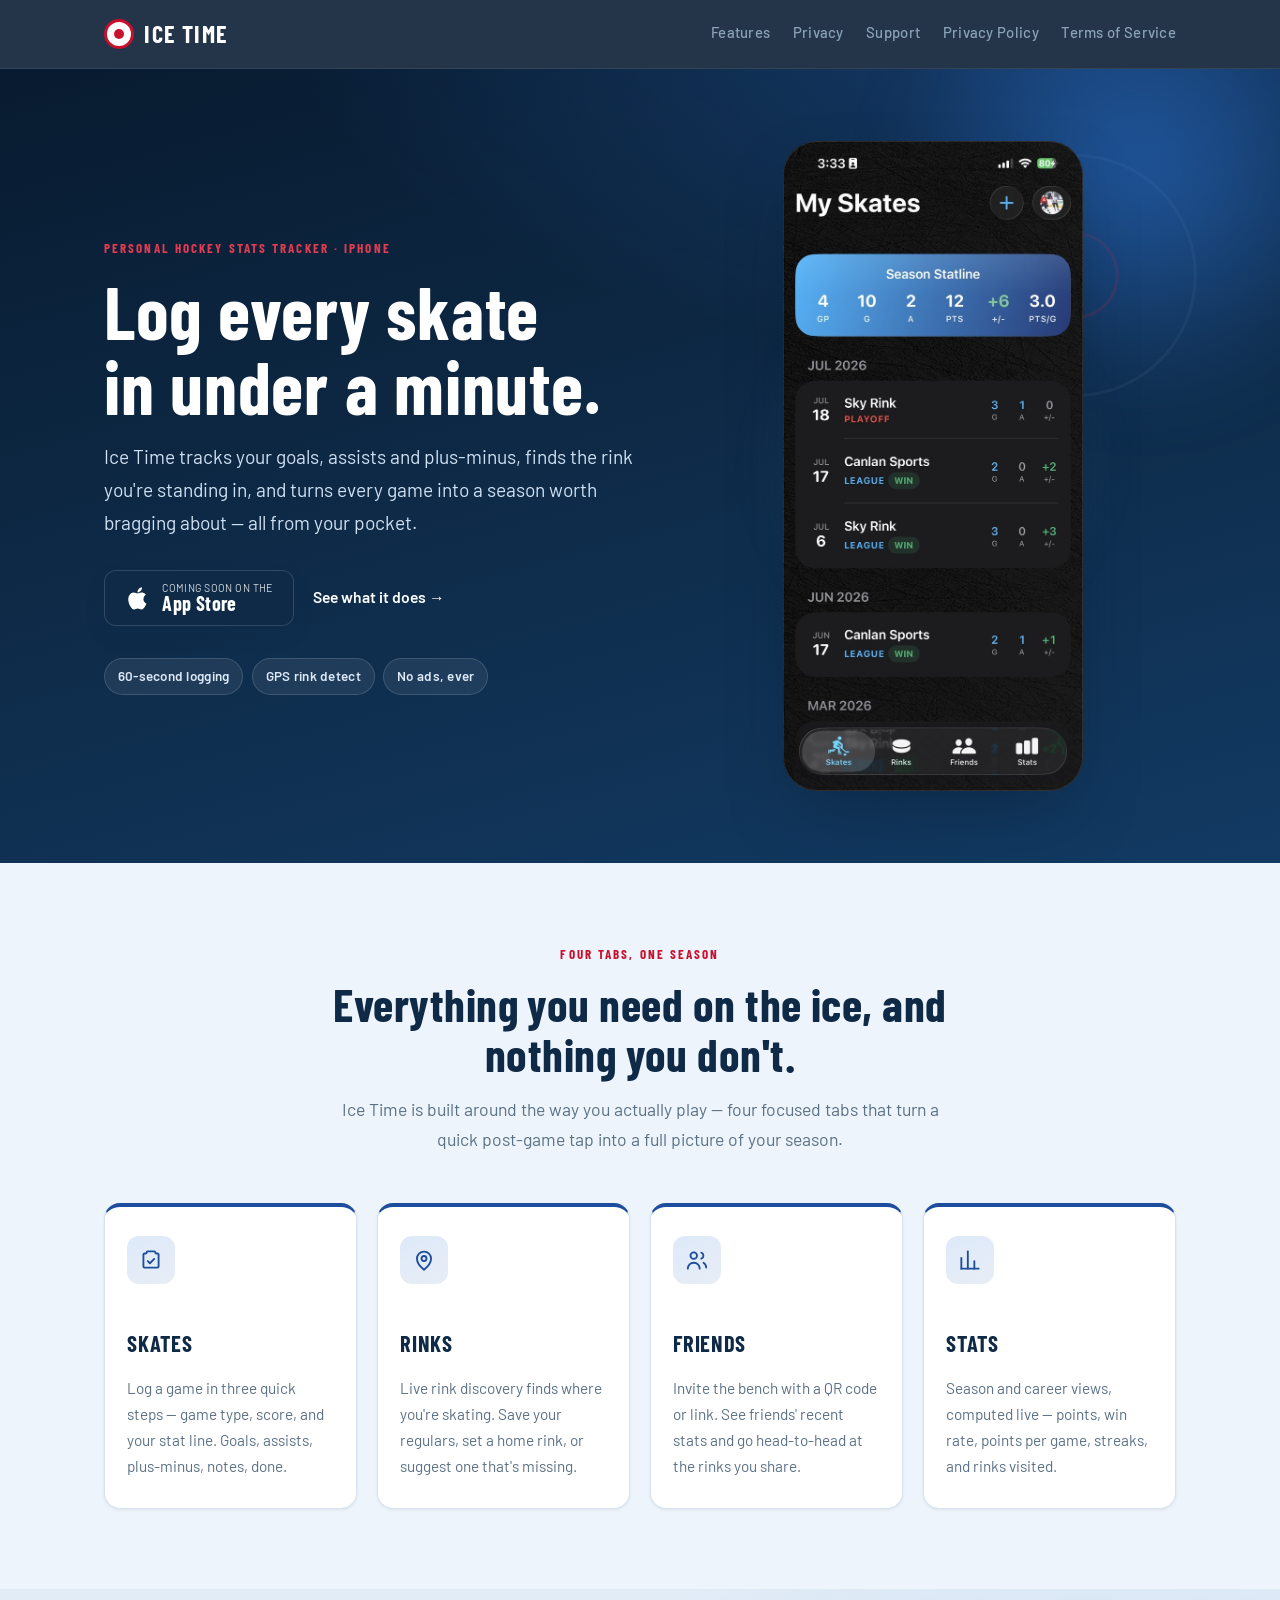
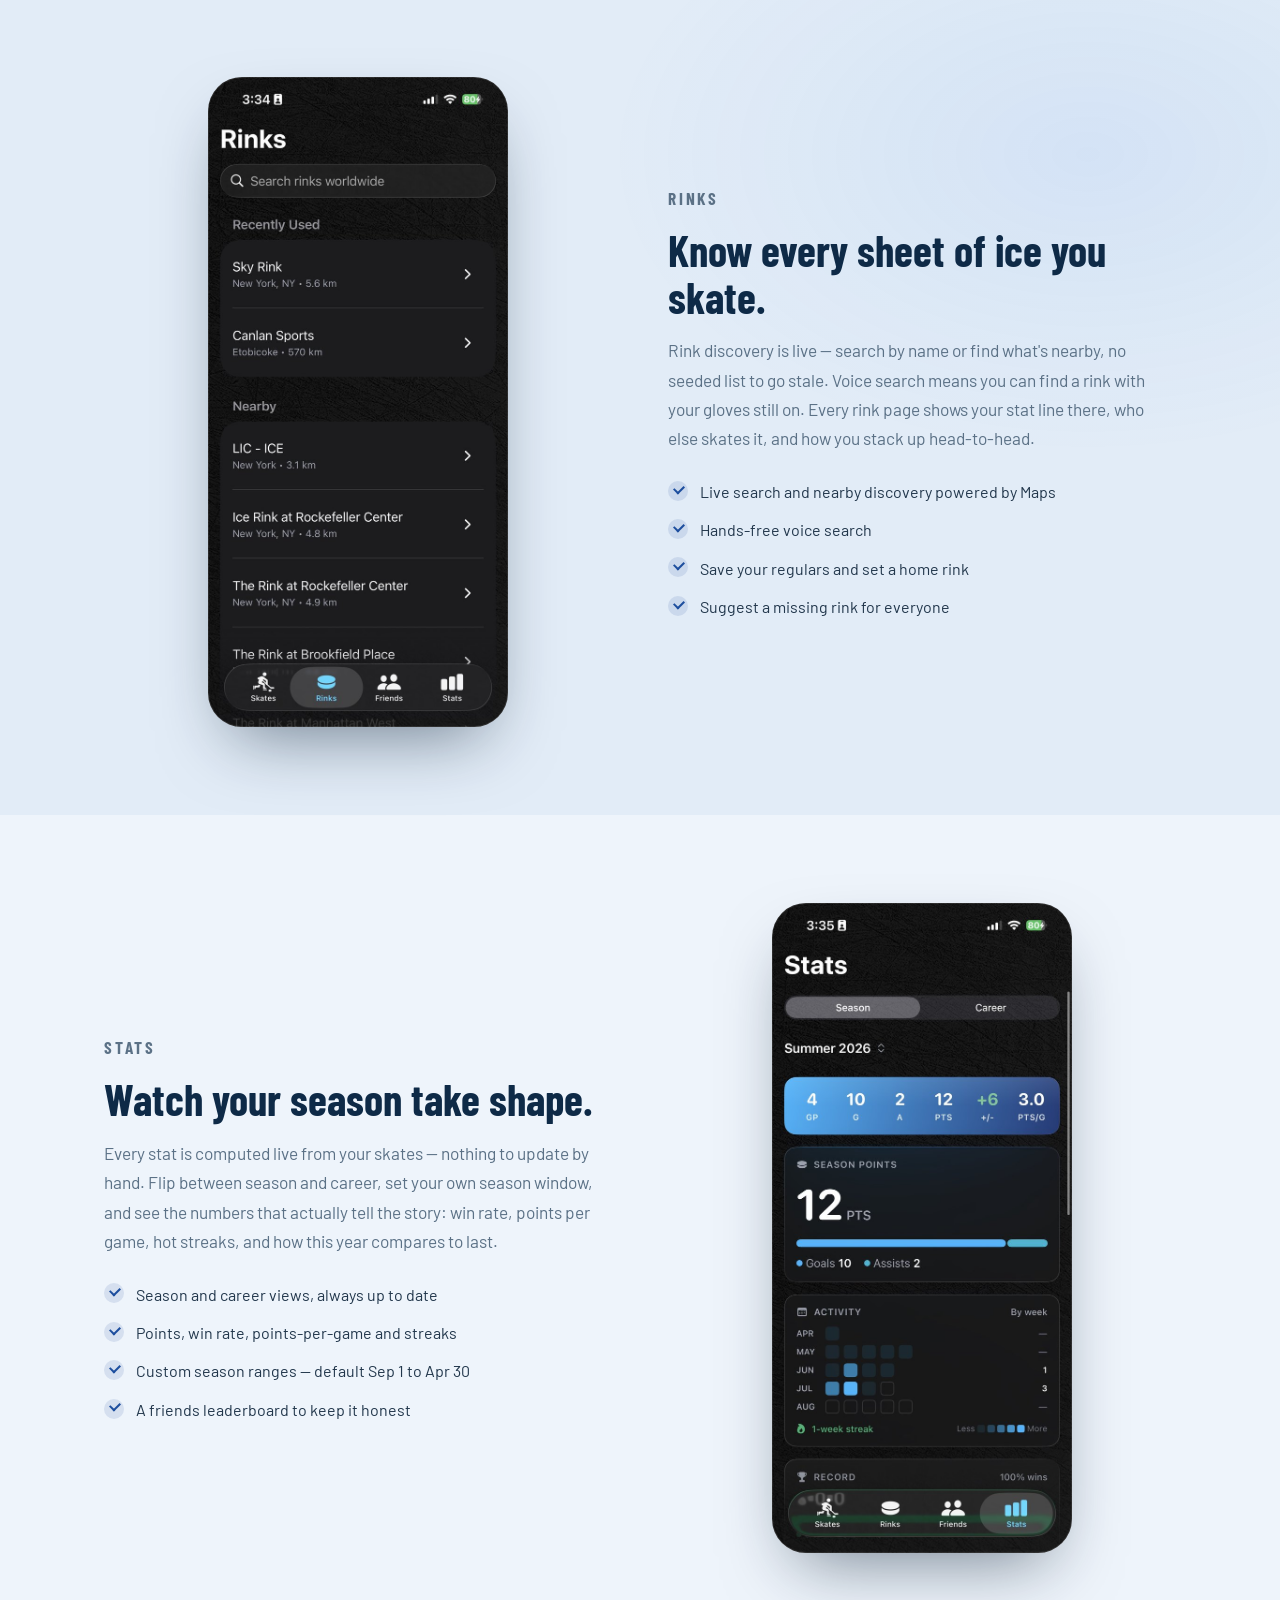
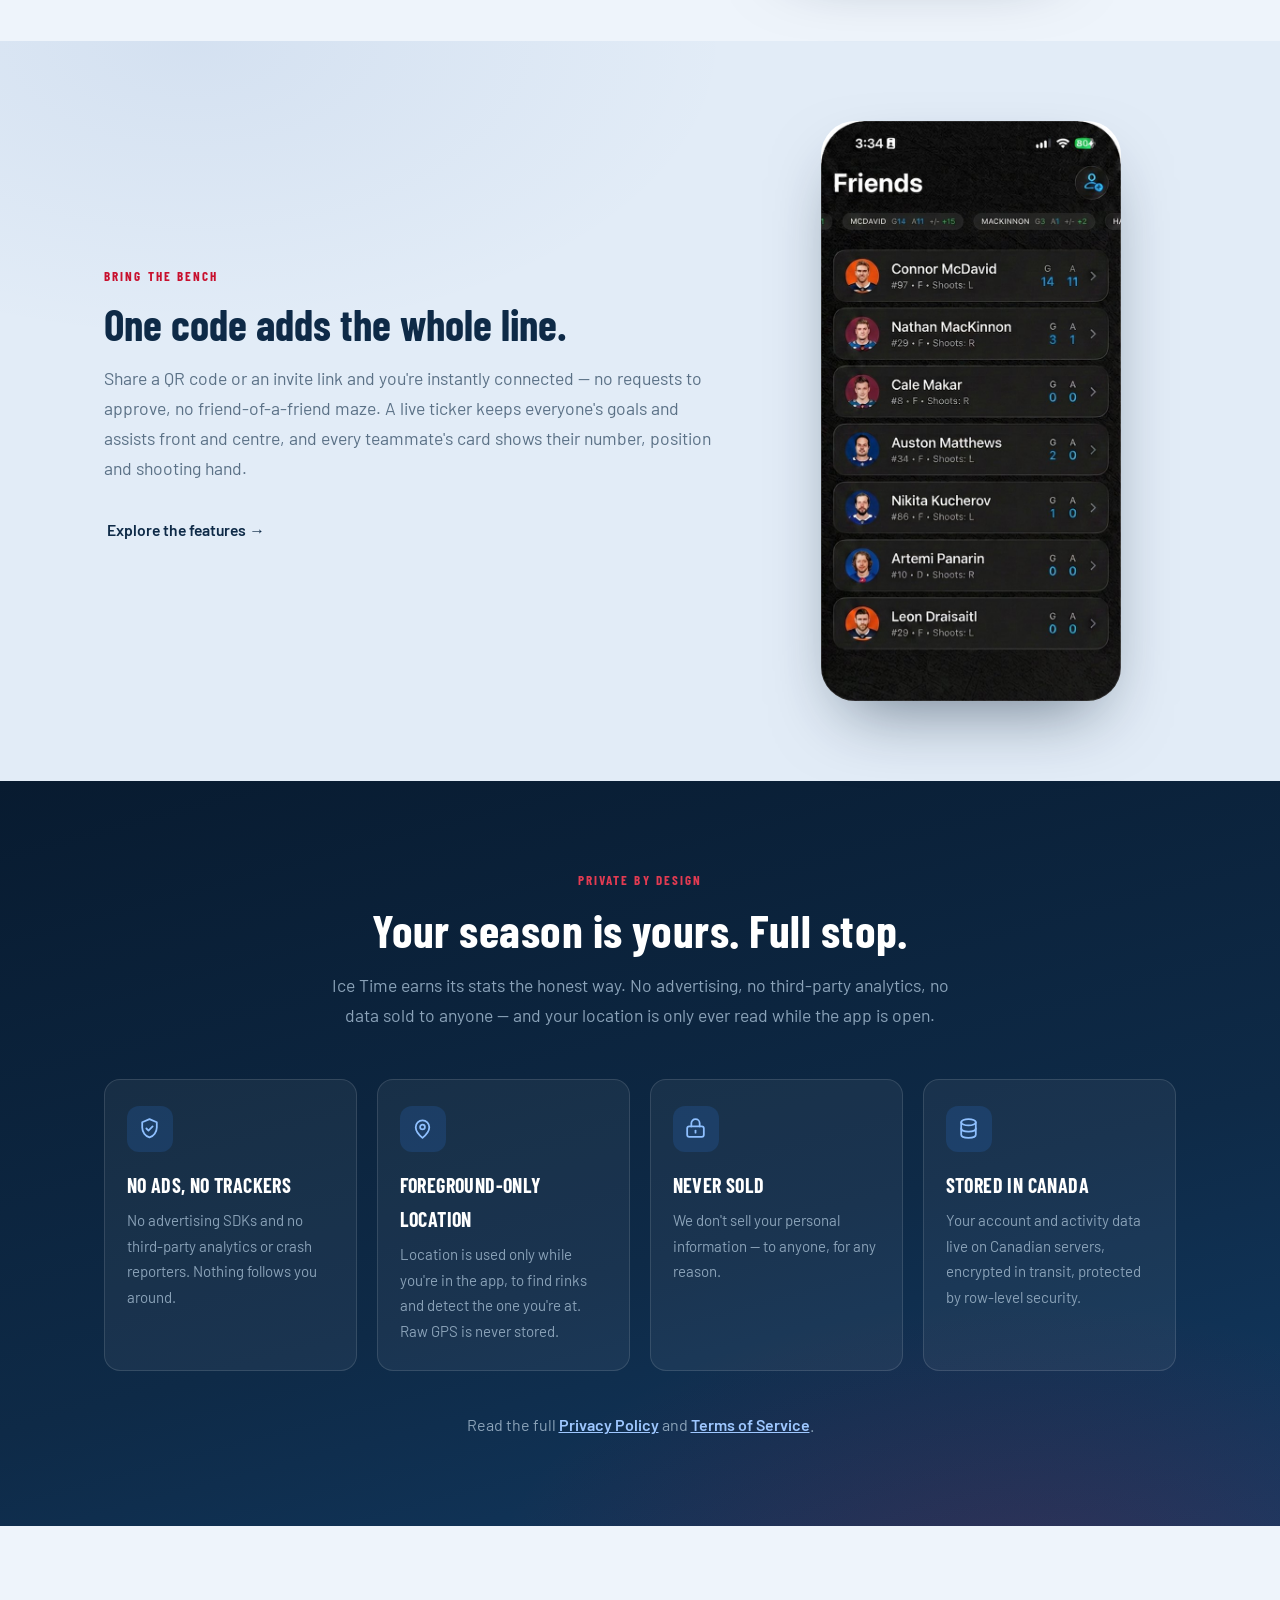
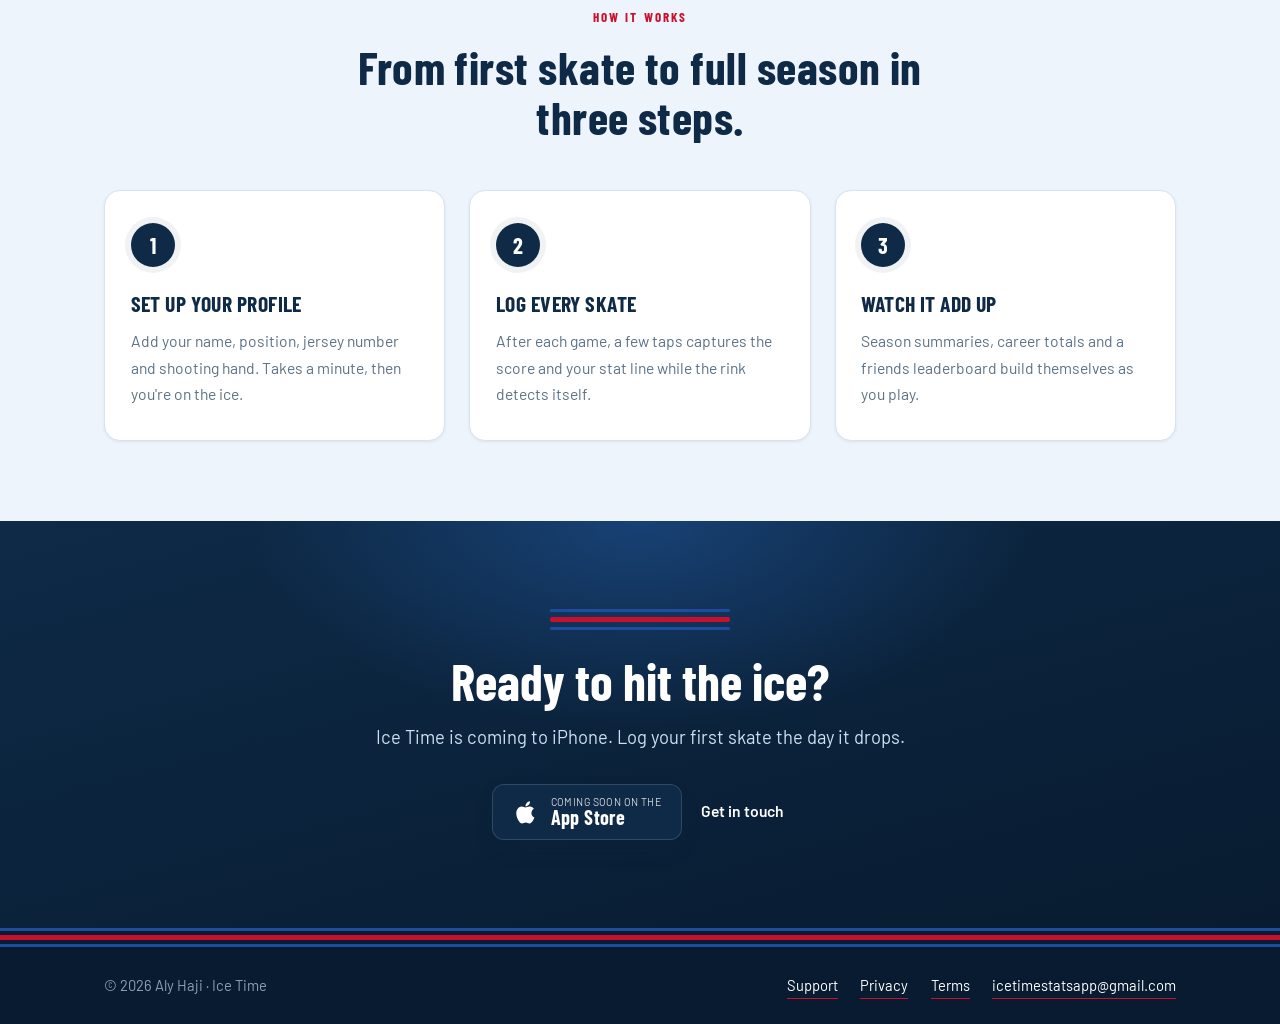
==== commit 515479ed: "Add support page and use the real Friends screenshot Support page (support.html) - New page explaini" ====
--- a/index.html
+++ b/index.html
@@ -28,6 +28,7 @@
       <nav class="site-nav" aria-label="Site">
         <a href="#features">Features</a>
         <a href="#privacy">Privacy</a>
+        <a href="support.html">Support</a>
         <a href="privacy.html">Privacy Policy</a>
         <a href="terms.html">Terms of Service</a>
       </nav>
@@ -66,7 +67,7 @@
 
         <div class="mkt-hero__art">
           <!-- My Skates screen -->
-                    <img class="appshot appshot--float" src="images/skates.jpeg" width="640" height="1387"
+          <img class="appshot appshot--float" src="images/skates.jpeg" width="640" height="1387"
                alt="Ice Time app — the My Skates screen: a Season Statline card showing games played, goals, assists, points and plus-minus above a list of logged skates.">
         </div>
       </div>
@@ -166,29 +167,12 @@
         <div class="split__copy">
           <p class="eyebrow eyebrow--dark">Bring the bench</p>
           <h2>One code adds the whole line.</h2>
-          <p class="section-sub">Share a QR code or an invite link and you're instantly connected — no requests to approve, no friend-of-a-friend maze. From there you can follow each other's recent stats and settle who really owns the rink.</p>
+          <p class="section-sub">Share a QR code or an invite link and you're instantly connected — no requests to approve, no friend-of-a-friend maze. A live ticker keeps everyone's goals and assists front and centre, and every teammate's card shows their number, position and shooting hand.</p>
           <a class="btn-ghost" href="#features">Explore the features →</a>
         </div>
         <div class="split__art">
-          <div class="qr-card">
-            <div class="qr" aria-hidden="true">
-              <svg viewBox="0 0 100 100" role="img" aria-label="Sample QR invite code">
-                <rect width="100" height="100" rx="10" fill="#fff"/>
-                <g fill="#0e2a47">
-                  <rect x="10" y="10" width="22" height="22" rx="3"/><rect x="16" y="16" width="10" height="10" rx="1.5" fill="#fff"/>
-                  <rect x="68" y="10" width="22" height="22" rx="3"/><rect x="74" y="16" width="10" height="10" rx="1.5" fill="#fff"/>
-                  <rect x="10" y="68" width="22" height="22" rx="3"/><rect x="16" y="74" width="10" height="10" rx="1.5" fill="#fff"/>
-                  <rect x="42" y="12" width="6" height="6"/><rect x="52" y="12" width="6" height="6"/><rect x="42" y="22" width="6" height="6"/>
-                  <rect x="40" y="40" width="6" height="6"/><rect x="50" y="40" width="6" height="6"/><rect x="60" y="40" width="6" height="6"/><rect x="70" y="40" width="6" height="6"/>
-                  <rect x="12" y="42" width="6" height="6"/><rect x="22" y="42" width="6" height="6"/><rect x="12" y="52" width="6" height="6"/>
-                  <rect x="40" y="52" width="6" height="6"/><rect x="60" y="52" width="6" height="6"/><rect x="80" y="52" width="6" height="6"/>
-                  <rect x="42" y="62" width="6" height="6"/><rect x="52" y="70" width="6" height="6"/><rect x="70" y="62" width="6" height="6"/><rect x="80" y="70" width="6" height="6"/>
-                  <rect x="62" y="80" width="6" height="6"/><rect x="42" y="80" width="6" height="6"/>
-                </g>
-              </svg>
-            </div>
-            <p class="qr-card__label">Scan to skate together</p>
-          </div>
+          <img class="appshot" src="images/friends.jpeg" width="640" height="1237"
+               alt="Ice Time app — the Friends screen: a scrolling ticker of friends' stats above a list of friends showing each player's number, position, shooting hand, goals and assists.">
         </div>
       </div>
     </section>
@@ -292,6 +276,7 @@
     <div class="wrap">
       <span>© 2026 Aly Haji · Ice Time</span>
       <nav class="foot-nav" aria-label="Legal">
+        <a href="support.html">Support</a>
         <a href="privacy.html">Privacy</a>
         <a href="terms.html">Terms</a>
         <a href="mailto:icetimestatsapp@gmail.com">icetimestatsapp@gmail.com</a>
--- a/style.css
+++ b/style.css
@@ -435,27 +435,6 @@
 }
 .split__copy .btn-ghost { margin-top: 1.4rem; }
 .split__art { display: flex; justify-content: center; }
-.qr-card {
-  background: var(--panel);
-  border: 1px solid var(--line);
-  border-radius: var(--radius);
-  padding: 1.6rem;
-  box-shadow: var(--shadow-md);
-  text-align: center;
-  max-width: 240px;
-}
-.qr { width: 180px; height: 180px; margin: 0 auto; }
-.qr svg { width: 100%; height: 100%; border-radius: 12px; box-shadow: var(--shadow-sm); }
-.qr-card__label {
-  margin-top: 1rem;
-  font-family: var(--cond);
-  font-weight: 700;
-  text-transform: uppercase;
-  letter-spacing: .04em;
-  color: var(--navy);
-  font-size: .95rem;
-}
-
 /* Privacy section (dark) */
 .privacy {
   padding: 5.5rem 0;
@@ -584,6 +563,39 @@
 article li { margin-top: .45rem; }
 article a { color: var(--blue-line); }
 article strong { color: var(--navy); }
+/* Support page — email call-to-action */
+.support-cta {
+  background: linear-gradient(150deg, var(--navy) 0%, var(--navy-deep) 100%);
+  color: var(--white);
+  border-radius: var(--radius);
+  padding: 1.6rem 1.5rem;
+  margin-top: 1.4rem;
+  box-shadow: var(--shadow-md);
+  text-align: center;
+}
+.support-cta__label {
+  font-family: var(--cond);
+  font-weight: 700;
+  text-transform: uppercase;
+  letter-spacing: .14em;
+  font-size: .8rem;
+  color: var(--red-soft);
+}
+.support-cta__email {
+  margin-top: .5rem;
+  font-size: clamp(1.05rem, 3.4vw, 1.5rem);
+  font-weight: 600;
+  word-break: break-word;
+}
+.support-cta__email a {
+  color: var(--white);
+  text-decoration: none;
+  border-bottom: 2px solid var(--red-line);
+}
+.support-cta__email a:hover { border-bottom-width: 3px; }
+.support-cta__note { margin-top: .7rem; font-size: .95rem; color: var(--steel-2); }
+.support-cta__note strong { color: var(--white); }
+
 .callout {
   background: var(--panel);
   border: 1px solid var(--line);
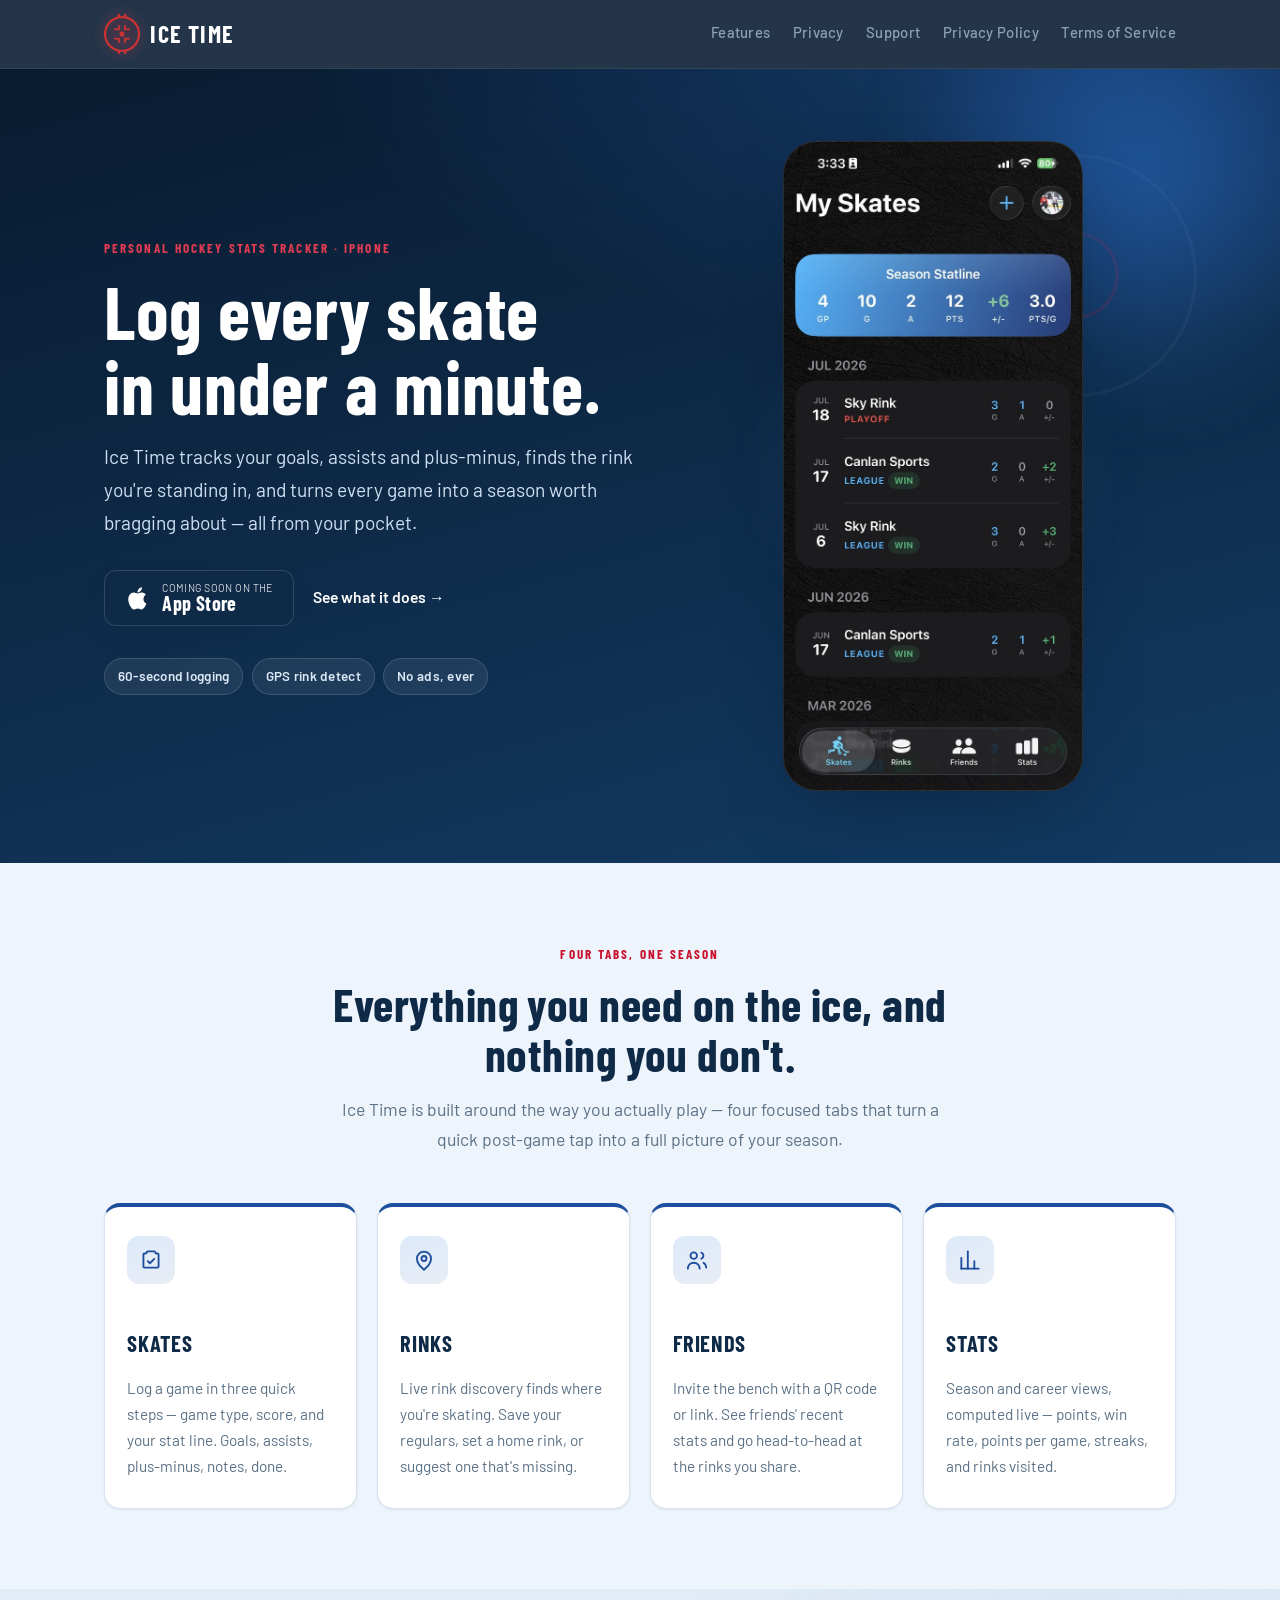
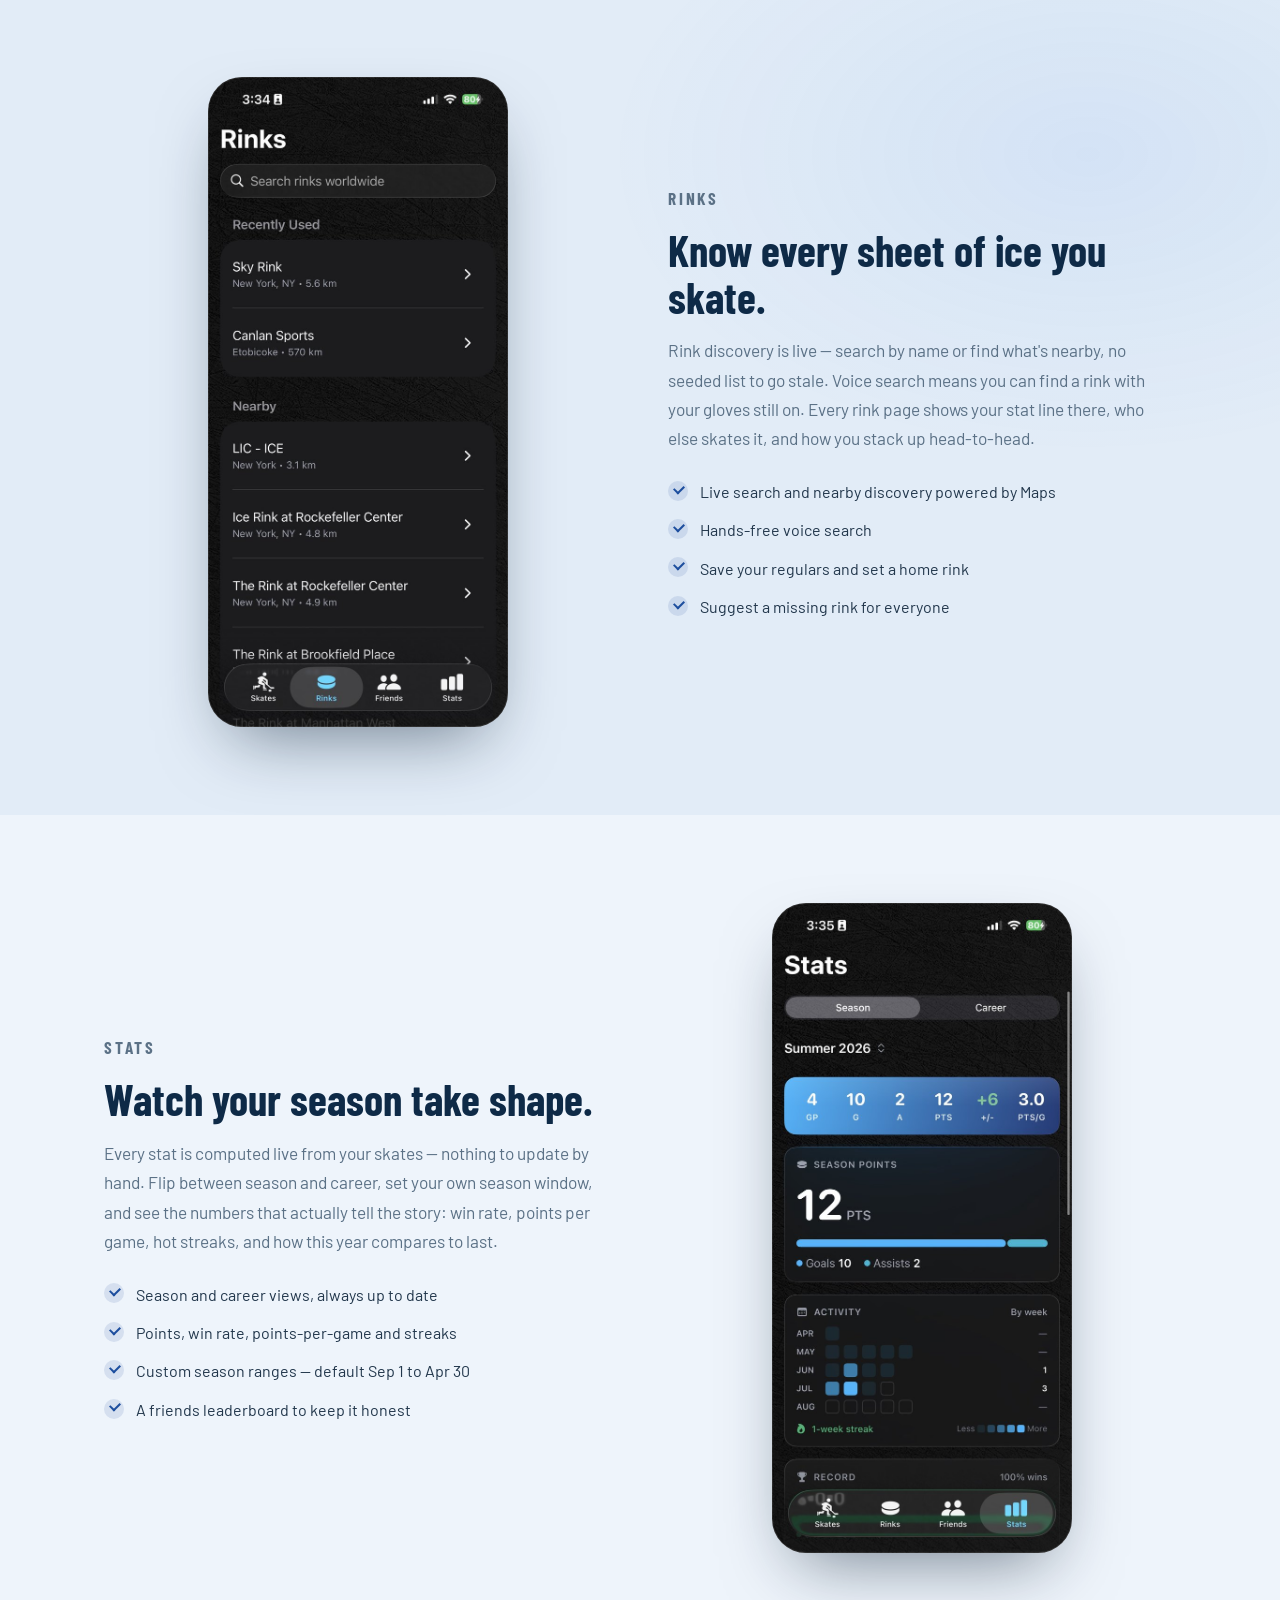
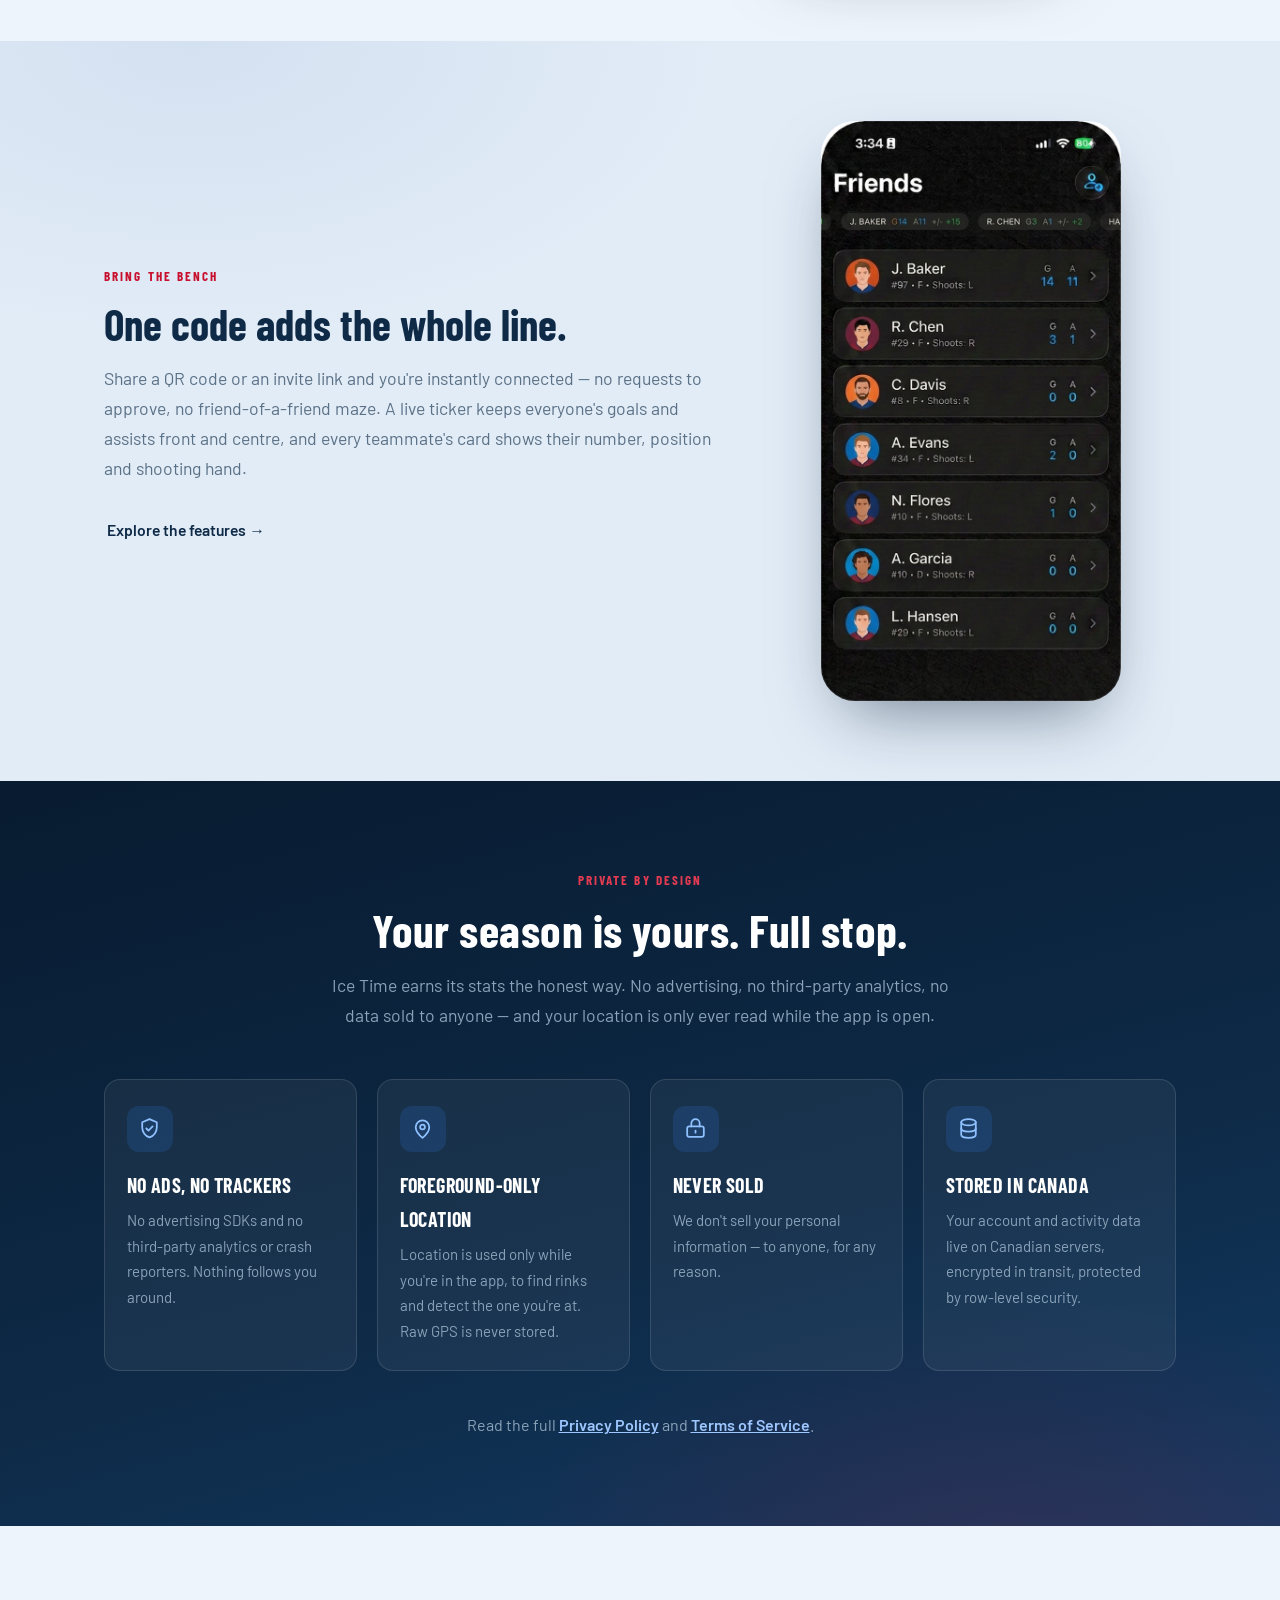
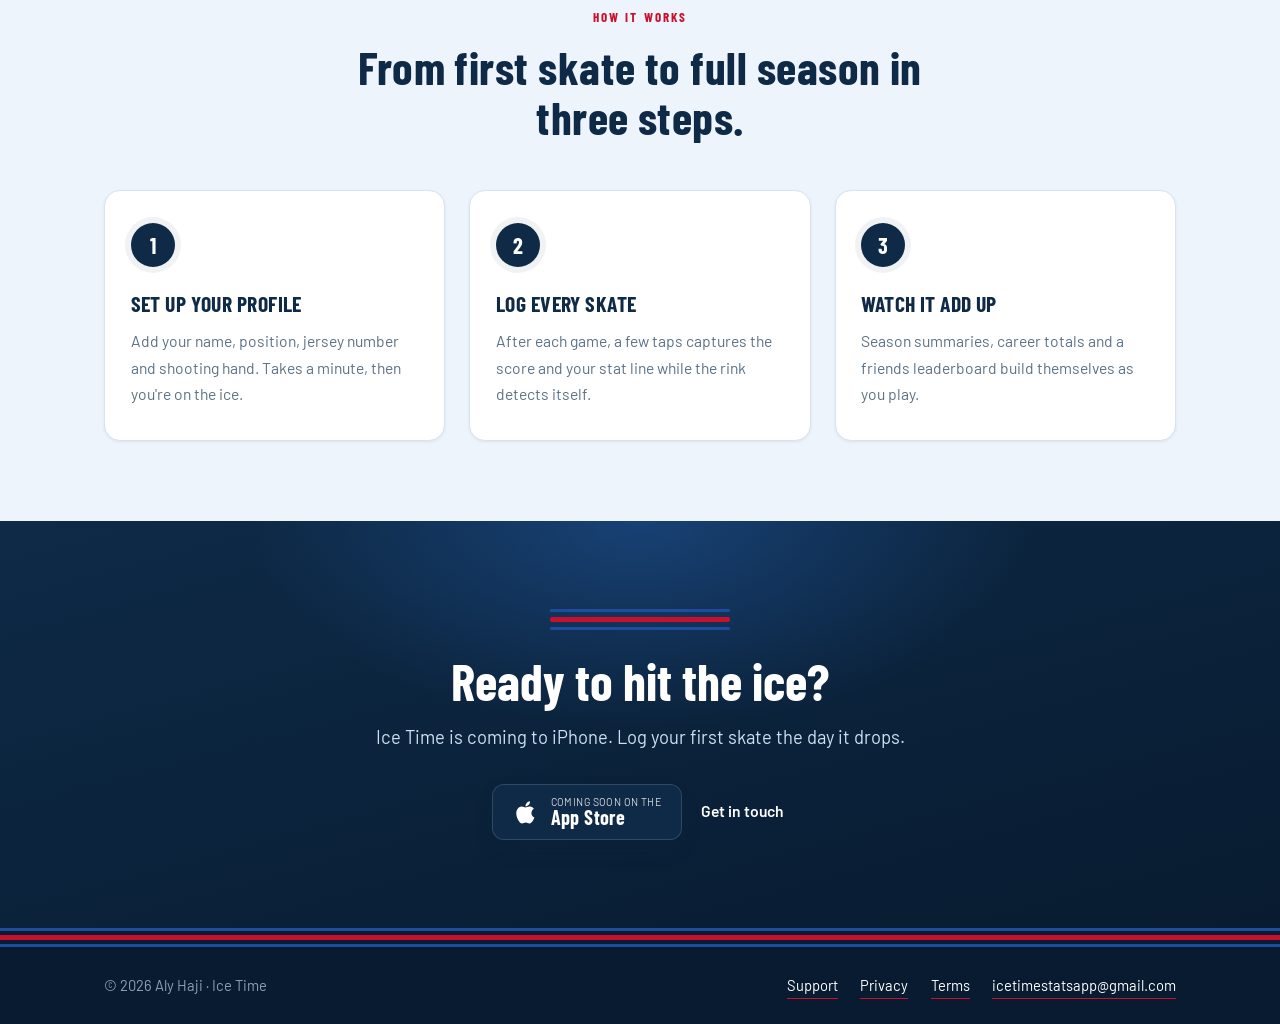
==== commit a061732b: "Use the Glowing Circle artwork as the site logo Replaces the CSS-drawn faceoff dot in the header wit" ====
--- a/index.html
+++ b/index.html
@@ -12,6 +12,9 @@
   <meta property="og:title" content="Ice Time — Personal Hockey Stats Tracker">
   <meta property="og:description" content="Log every skate in under 60 seconds. Track your goals, assists and plus-minus, find your rink, and watch your season take shape.">
 
+  <link rel="icon" href="images/favicon-32.png" sizes="32x32">
+  <link rel="icon" href="images/favicon-512.png" sizes="512x512">
+  <link rel="apple-touch-icon" href="images/apple-touch-icon.png">
   <link rel="preconnect" href="https://fonts.googleapis.com">
   <link rel="preconnect" href="https://fonts.gstatic.com" crossorigin>
   <link href="https://fonts.googleapis.com/css2?family=Barlow+Condensed:wght@600;700&family=Barlow:wght@400;500;600&display=swap" rel="stylesheet">
@@ -22,7 +25,7 @@
   <header class="site-header">
     <div class="wrap">
       <a class="brand" href="index.html">
-        <span class="brand-mark" aria-hidden="true"></span>
+        <img class="brand-mark" src="images/logo.png" width="231" height="256" alt="" aria-hidden="true">
         <span class="brand-name">Ice Time</span>
       </a>
       <nav class="site-nav" aria-label="Site">
--- a/style.css
+++ b/style.css
@@ -113,20 +113,13 @@
 }
 .brand:hover .brand-name { color: var(--ice-2); }
 
+/* Glowing faceoff-circle logo */
 .brand-mark {
-  width: 30px; height: 30px;
-  border-radius: 50%;
-  border: 3px solid var(--red-line);
-  background: var(--white);
-  position: relative;
+  width: auto;
+  height: 40px;
   flex-shrink: 0;
-}
-.brand-mark::after {
-  content: "";
-  position: absolute;
-  inset: 7px;
-  border-radius: 50%;
-  background: var(--red-line);
+  /* lift the mark off the navy bar the way it glows in the app */
+  filter: drop-shadow(0 0 6px rgba(226, 59, 82, .55));
 }
 .brand-name {
   font-family: var(--cond);
